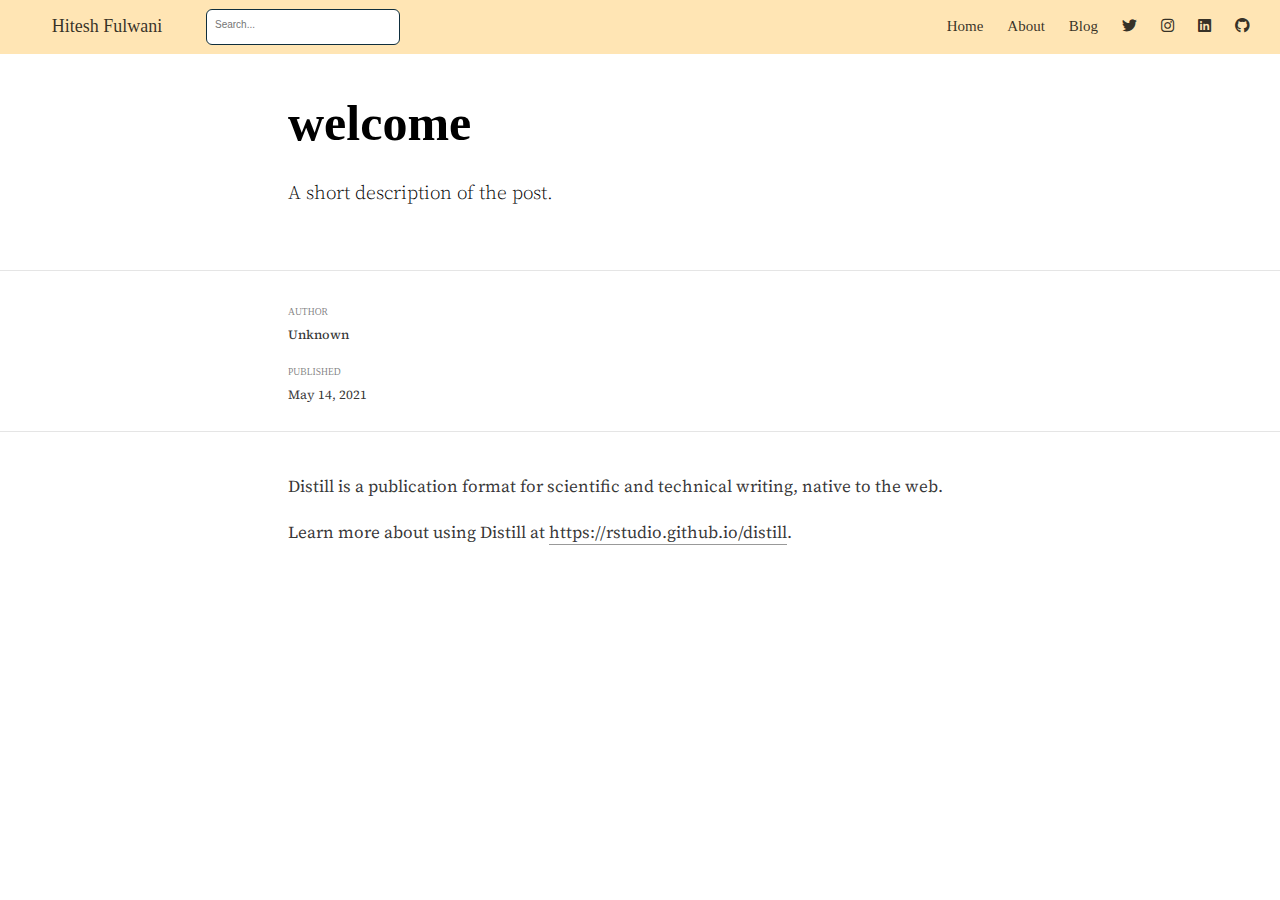
==== docs/posts/2021-05-15-welcome/index.html @ d136e56c "Changes I made recently" ====
<!DOCTYPE html>

<html xmlns="http://www.w3.org/1999/xhtml" lang="" xml:lang="">

<head>
  <meta charset="utf-8"/>
  <meta name="viewport" content="width=device-width, initial-scale=1"/>
  <meta http-equiv="X-UA-Compatible" content="IE=Edge,chrome=1"/>
  <meta name="generator" content="distill" />

  <style type="text/css">
  /* Hide doc at startup (prevent jankiness while JS renders/transforms) */
  body {
    visibility: hidden;
  }
  </style>

 <!--radix_placeholder_import_source-->
 <!--/radix_placeholder_import_source-->

<style type="text/css">code{white-space: pre;}</style>
<style type="text/css" data-origin="pandoc">
pre > code.sourceCode { white-space: pre; position: relative; }
pre > code.sourceCode > span { display: inline-block; line-height: 1.25; }
pre > code.sourceCode > span:empty { height: 1.2em; }
.sourceCode { overflow: visible; }
code.sourceCode > span { color: inherit; text-decoration: inherit; }
div.sourceCode { margin: 1em 0; }
pre.sourceCode { margin: 0; }
@media screen {
div.sourceCode { overflow: auto; }
}
@media print {
pre > code.sourceCode { white-space: pre-wrap; }
pre > code.sourceCode > span { text-indent: -5em; padding-left: 5em; }
}
pre.numberSource code
  { counter-reset: source-line 0; }
pre.numberSource code > span
  { position: relative; left: -4em; counter-increment: source-line; }
pre.numberSource code > span > a:first-child::before
  { content: counter(source-line);
    position: relative; left: -1em; text-align: right; vertical-align: baseline;
    border: none; display: inline-block;
    -webkit-touch-callout: none; -webkit-user-select: none;
    -khtml-user-select: none; -moz-user-select: none;
    -ms-user-select: none; user-select: none;
    padding: 0 4px; width: 4em;
    color: #aaaaaa;
  }
pre.numberSource { margin-left: 3em; border-left: 1px solid #aaaaaa;  padding-left: 4px; }
div.sourceCode
  {   }
@media screen {
pre > code.sourceCode > span > a:first-child::before { text-decoration: underline; }
}
code span.al { color: #ad0000; } /* Alert */
code span.an { color: #5e5e5e; } /* Annotation */
code span.at { color: #20794d; } /* Attribute */
code span.bn { color: #ad0000; } /* BaseN */
code span.bu { } /* BuiltIn */
code span.cf { color: #007ba5; } /* ControlFlow */
code span.ch { color: #20794d; } /* Char */
code span.cn { color: #8f5902; } /* Constant */
code span.co { color: #5e5e5e; } /* Comment */
code span.cv { color: #5e5e5e; font-style: italic; } /* CommentVar */
code span.do { color: #5e5e5e; font-style: italic; } /* Documentation */
code span.dt { color: #ad0000; } /* DataType */
code span.dv { color: #ad0000; } /* DecVal */
code span.er { color: #ad0000; } /* Error */
code span.ex { } /* Extension */
code span.fl { color: #ad0000; } /* Float */
code span.fu { color: #4758ab; } /* Function */
code span.im { } /* Import */
code span.in { color: #5e5e5e; } /* Information */
code span.kw { color: #007ba5; } /* Keyword */
code span.op { color: #5e5e5e; } /* Operator */
code span.ot { color: #007ba5; } /* Other */
code span.pp { color: #ad0000; } /* Preprocessor */
code span.sc { color: #20794d; } /* SpecialChar */
code span.ss { color: #20794d; } /* SpecialString */
code span.st { color: #20794d; } /* String */
code span.va { color: #111111; } /* Variable */
code span.vs { color: #20794d; } /* VerbatimString */
code span.wa { color: #5e5e5e; font-style: italic; } /* Warning */
</style>

  <!--radix_placeholder_meta_tags-->
<title>Hitesh Fulwani: welcome</title>

<meta property="description" itemprop="description" content="A short description of the post."/>


<!--  https://schema.org/Article -->
<meta property="article:published" itemprop="datePublished" content="2021-05-15"/>
<meta property="article:created" itemprop="dateCreated" content="2021-05-15"/>
<meta name="article:author" content="Unknown"/>

<!--  https://developers.facebook.com/docs/sharing/webmasters#markup -->
<meta property="og:title" content="Hitesh Fulwani: welcome"/>
<meta property="og:type" content="article"/>
<meta property="og:description" content="A short description of the post."/>
<meta property="og:locale" content="en_US"/>
<meta property="og:site_name" content="Hitesh Fulwani"/>

<!--  https://dev.twitter.com/cards/types/summary -->
<meta property="twitter:card" content="summary"/>
<meta property="twitter:title" content="Hitesh Fulwani: welcome"/>
<meta property="twitter:description" content="A short description of the post."/>

<!--/radix_placeholder_meta_tags-->
  <!--radix_placeholder_rmarkdown_metadata-->

<script type="text/json" id="radix-rmarkdown-metadata">
{"type":"list","attributes":{"names":{"type":"character","attributes":{},"value":["title","description","author","date","output"]}},"value":[{"type":"character","attributes":{},"value":["welcome"]},{"type":"character","attributes":{},"value":["A short description of the post."]},{"type":"list","attributes":{},"value":[{"type":"list","attributes":{"names":{"type":"character","attributes":{},"value":["name"]}},"value":[{"type":"character","attributes":{},"value":["Unknown"]}]}]},{"type":"character","attributes":{},"value":["05-15-2021"]},{"type":"list","attributes":{"names":{"type":"character","attributes":{},"value":["distill::distill_article"]}},"value":[{"type":"list","attributes":{"names":{"type":"character","attributes":{},"value":["self_contained"]}},"value":[{"type":"logical","attributes":{},"value":[false]}]}]}]}
</script>
<!--/radix_placeholder_rmarkdown_metadata-->
  
  <script type="text/json" id="radix-resource-manifest">
  {"type":"NULL"}
  </script>
  <!--radix_placeholder_navigation_in_header-->
<meta name="distill:offset" content="../.."/>

<script type="application/javascript">

  window.headroom_prevent_pin = false;

  window.document.addEventListener("DOMContentLoaded", function (event) {

    // initialize headroom for banner
    var header = $('header').get(0);
    var headerHeight = header.offsetHeight;
    var headroom = new Headroom(header, {
      tolerance: 5,
      onPin : function() {
        if (window.headroom_prevent_pin) {
          window.headroom_prevent_pin = false;
          headroom.unpin();
        }
      }
    });
    headroom.init();
    if(window.location.hash)
      headroom.unpin();
    $(header).addClass('headroom--transition');

    // offset scroll location for banner on hash change
    // (see: https://github.com/WickyNilliams/headroom.js/issues/38)
    window.addEventListener("hashchange", function(event) {
      window.scrollTo(0, window.pageYOffset - (headerHeight + 25));
    });

    // responsive menu
    $('.distill-site-header').each(function(i, val) {
      var topnav = $(this);
      var toggle = topnav.find('.nav-toggle');
      toggle.on('click', function() {
        topnav.toggleClass('responsive');
      });
    });

    // nav dropdowns
    $('.nav-dropbtn').click(function(e) {
      $(this).next('.nav-dropdown-content').toggleClass('nav-dropdown-active');
      $(this).parent().siblings('.nav-dropdown')
         .children('.nav-dropdown-content').removeClass('nav-dropdown-active');
    });
    $("body").click(function(e){
      $('.nav-dropdown-content').removeClass('nav-dropdown-active');
    });
    $(".nav-dropdown").click(function(e){
      e.stopPropagation();
    });
  });
</script>

<style type="text/css">

/* Theme (user-documented overrideables for nav appearance) */

.distill-site-nav {
  color: rgba(255, 255, 255, 0.8);
  background-color: #0F2E3D;
  font-size: 15px;
  font-weight: 300;
}

.distill-site-nav a {
  color: inherit;
  text-decoration: none;
}

.distill-site-nav a:hover {
  color: white;
}

@media print {
  .distill-site-nav {
    display: none;
  }
}

.distill-site-header {

}

.distill-site-footer {

}


/* Site Header */

.distill-site-header {
  width: 100%;
  box-sizing: border-box;
  z-index: 3;
}

.distill-site-header .nav-left {
  display: inline-block;
  margin-left: 8px;
}

@media screen and (max-width: 768px) {
  .distill-site-header .nav-left {
    margin-left: 0;
  }
}


.distill-site-header .nav-right {
  float: right;
  margin-right: 8px;
}

.distill-site-header a,
.distill-site-header .title {
  display: inline-block;
  text-align: center;
  padding: 14px 10px 14px 10px;
}

.distill-site-header .title {
  font-size: 18px;
  min-width: 150px;
}

.distill-site-header .logo {
  padding: 0;
}

.distill-site-header .logo img {
  display: none;
  max-height: 20px;
  width: auto;
  margin-bottom: -4px;
}

.distill-site-header .nav-image img {
  max-height: 18px;
  width: auto;
  display: inline-block;
  margin-bottom: -3px;
}



@media screen and (min-width: 1000px) {
  .distill-site-header .logo img {
    display: inline-block;
  }
  .distill-site-header .nav-left {
    margin-left: 20px;
  }
  .distill-site-header .nav-right {
    margin-right: 20px;
  }
  .distill-site-header .title {
    padding-left: 12px;
  }
}


.distill-site-header .nav-toggle {
  display: none;
}

.nav-dropdown {
  display: inline-block;
  position: relative;
}

.nav-dropdown .nav-dropbtn {
  border: none;
  outline: none;
  color: rgba(255, 255, 255, 0.8);
  padding: 16px 10px;
  background-color: transparent;
  font-family: inherit;
  font-size: inherit;
  font-weight: inherit;
  margin: 0;
  margin-top: 1px;
  z-index: 2;
}

.nav-dropdown-content {
  display: none;
  position: absolute;
  background-color: white;
  min-width: 200px;
  border: 1px solid rgba(0,0,0,0.15);
  border-radius: 4px;
  box-shadow: 0px 8px 16px 0px rgba(0,0,0,0.1);
  z-index: 1;
  margin-top: 2px;
  white-space: nowrap;
  padding-top: 4px;
  padding-bottom: 4px;
}

.nav-dropdown-content hr {
  margin-top: 4px;
  margin-bottom: 4px;
  border: none;
  border-bottom: 1px solid rgba(0, 0, 0, 0.1);
}

.nav-dropdown-active {
  display: block;
}

.nav-dropdown-content a, .nav-dropdown-content .nav-dropdown-header {
  color: black;
  padding: 6px 24px;
  text-decoration: none;
  display: block;
  text-align: left;
}

.nav-dropdown-content .nav-dropdown-header {
  display: block;
  padding: 5px 24px;
  padding-bottom: 0;
  text-transform: uppercase;
  font-size: 14px;
  color: #999999;
  white-space: nowrap;
}

.nav-dropdown:hover .nav-dropbtn {
  color: white;
}

.nav-dropdown-content a:hover {
  background-color: #ddd;
  color: black;
}

.nav-right .nav-dropdown-content {
  margin-left: -45%;
  right: 0;
}

@media screen and (max-width: 768px) {
  .distill-site-header a, .distill-site-header .nav-dropdown  {display: none;}
  .distill-site-header a.nav-toggle {
    float: right;
    display: block;
  }
  .distill-site-header .title {
    margin-left: 0;
  }
  .distill-site-header .nav-right {
    margin-right: 0;
  }
  .distill-site-header {
    overflow: hidden;
  }
  .nav-right .nav-dropdown-content {
    margin-left: 0;
  }
}


@media screen and (max-width: 768px) {
  .distill-site-header.responsive {position: relative; min-height: 500px; }
  .distill-site-header.responsive a.nav-toggle {
    position: absolute;
    right: 0;
    top: 0;
  }
  .distill-site-header.responsive a,
  .distill-site-header.responsive .nav-dropdown {
    display: block;
    text-align: left;
  }
  .distill-site-header.responsive .nav-left,
  .distill-site-header.responsive .nav-right {
    width: 100%;
  }
  .distill-site-header.responsive .nav-dropdown {float: none;}
  .distill-site-header.responsive .nav-dropdown-content {position: relative;}
  .distill-site-header.responsive .nav-dropdown .nav-dropbtn {
    display: block;
    width: 100%;
    text-align: left;
  }
}

/* Site Footer */

.distill-site-footer {
  width: 100%;
  overflow: hidden;
  box-sizing: border-box;
  z-index: 3;
  margin-top: 30px;
  padding-top: 30px;
  padding-bottom: 30px;
  text-align: center;
}

/* Headroom */

d-title {
  padding-top: 6rem;
}

@media print {
  d-title {
    padding-top: 4rem;
  }
}

.headroom {
  z-index: 1000;
  position: fixed;
  top: 0;
  left: 0;
  right: 0;
}

.headroom--transition {
  transition: all .4s ease-in-out;
}

.headroom--unpinned {
  top: -100px;
}

.headroom--pinned {
  top: 0;
}

/* adjust viewport for navbar height */
/* helps vertically center bootstrap (non-distill) content */
.min-vh-100 {
  min-height: calc(100vh - 100px) !important;
}

</style>

<script src="../../site_libs/jquery-1.11.3/jquery.min.js"></script>
<link href="../../site_libs/font-awesome-5.1.0/css/all.css" rel="stylesheet"/>
<link href="../../site_libs/font-awesome-5.1.0/css/v4-shims.css" rel="stylesheet"/>
<script src="../../site_libs/headroom-0.9.4/headroom.min.js"></script>
<script src="../../site_libs/autocomplete-0.37.1/autocomplete.min.js"></script>
<script src="../../site_libs/fuse-6.4.1/fuse.min.js"></script>

<script type="application/javascript">

function getMeta(metaName) {
  var metas = document.getElementsByTagName('meta');
  for (let i = 0; i < metas.length; i++) {
    if (metas[i].getAttribute('name') === metaName) {
      return metas[i].getAttribute('content');
    }
  }
  return '';
}

function offsetURL(url) {
  var offset = getMeta('distill:offset');
  return offset ? offset + '/' + url : url;
}

function createFuseIndex() {

  // create fuse index
  var options = {
    keys: [
      { name: 'title', weight: 20 },
      { name: 'categories', weight: 15 },
      { name: 'description', weight: 10 },
      { name: 'contents', weight: 5 },
    ],
    ignoreLocation: true,
    threshold: 0
  };
  var fuse = new window.Fuse([], options);

  // fetch the main search.json
  return fetch(offsetURL('search.json'))
    .then(function(response) {
      if (response.status == 200) {
        return response.json().then(function(json) {
          // index main articles
          json.articles.forEach(function(article) {
            fuse.add(article);
          });
          // download collections and index their articles
          return Promise.all(json.collections.map(function(collection) {
            return fetch(offsetURL(collection)).then(function(response) {
              if (response.status === 200) {
                return response.json().then(function(articles) {
                  articles.forEach(function(article) {
                    fuse.add(article);
                  });
                })
              } else {
                return Promise.reject(
                  new Error('Unexpected status from search index request: ' +
                            response.status)
                );
              }
            });
          })).then(function() {
            return fuse;
          });
        });

      } else {
        return Promise.reject(
          new Error('Unexpected status from search index request: ' +
                      response.status)
        );
      }
    });
}

window.document.addEventListener("DOMContentLoaded", function (event) {

  // get search element (bail if we don't have one)
  var searchEl = window.document.getElementById('distill-search');
  if (!searchEl)
    return;

  createFuseIndex()
    .then(function(fuse) {

      // make search box visible
      searchEl.classList.remove('hidden');

      // initialize autocomplete
      var options = {
        autoselect: true,
        hint: false,
        minLength: 2,
      };
      window.autocomplete(searchEl, options, [{
        source: function(query, callback) {
          const searchOptions = {
            isCaseSensitive: false,
            shouldSort: true,
            minMatchCharLength: 2,
            limit: 10,
          };
          var results = fuse.search(query, searchOptions);
          callback(results
            .map(function(result) { return result.item; })
          );
        },
        templates: {
          suggestion: function(suggestion) {
            var img = suggestion.preview && Object.keys(suggestion.preview).length > 0
              ? `<img src="${offsetURL(suggestion.preview)}"</img>`
              : '';
            var html = `
              <div class="search-item">
                <h3>${suggestion.title}</h3>
                <div class="search-item-description">
                  ${suggestion.description || ''}
                </div>
                <div class="search-item-preview">
                  ${img}
                </div>
              </div>
            `;
            return html;
          }
        }
      }]).on('autocomplete:selected', function(event, suggestion) {
        window.location.href = offsetURL(suggestion.path);
      });
      // remove inline display style on autocompleter (we want to
      // manage responsive display via css)
      $('.algolia-autocomplete').css("display", "");
    })
    .catch(function(error) {
      console.log(error);
    });

});

</script>

<style type="text/css">

.nav-search {
  font-size: x-small;
}

/* Algolioa Autocomplete */

.algolia-autocomplete {
  display: inline-block;
  margin-left: 10px;
  vertical-align: sub;
  background-color: white;
  color: black;
  padding: 6px;
  padding-top: 8px;
  padding-bottom: 0;
  border-radius: 6px;
  border: 1px #0F2E3D solid;
  width: 180px;
}


@media screen and (max-width: 768px) {
  .distill-site-nav .algolia-autocomplete {
    display: none;
    visibility: hidden;
  }
  .distill-site-nav.responsive .algolia-autocomplete {
    display: inline-block;
    visibility: visible;
  }
  .distill-site-nav.responsive .algolia-autocomplete .aa-dropdown-menu {
    margin-left: 0;
    width: 400px;
    max-height: 400px;
  }
}

.algolia-autocomplete .aa-input, .algolia-autocomplete .aa-hint {
  width: 90%;
  outline: none;
  border: none;
}

.algolia-autocomplete .aa-hint {
  color: #999;
}
.algolia-autocomplete .aa-dropdown-menu {
  width: 550px;
  max-height: 70vh;
  overflow-x: visible;
  overflow-y: scroll;
  padding: 5px;
  margin-top: 3px;
  margin-left: -150px;
  background-color: #fff;
  border-radius: 5px;
  border: 1px solid #999;
  border-top: none;
}

.algolia-autocomplete .aa-dropdown-menu .aa-suggestion {
  cursor: pointer;
  padding: 5px 4px;
  border-bottom: 1px solid #eee;
}

.algolia-autocomplete .aa-dropdown-menu .aa-suggestion:last-of-type {
  border-bottom: none;
  margin-bottom: 2px;
}

.algolia-autocomplete .aa-dropdown-menu .aa-suggestion .search-item {
  overflow: hidden;
  font-size: 0.8em;
  line-height: 1.4em;
}

.algolia-autocomplete .aa-dropdown-menu .aa-suggestion .search-item h3 {
  font-size: 1rem;
  margin-block-start: 0;
  margin-block-end: 5px;
}

.algolia-autocomplete .aa-dropdown-menu .aa-suggestion .search-item-description {
  display: inline-block;
  overflow: hidden;
  height: 2.8em;
  width: 80%;
  margin-right: 4%;
}

.algolia-autocomplete .aa-dropdown-menu .aa-suggestion .search-item-preview {
  display: inline-block;
  width: 15%;
}

.algolia-autocomplete .aa-dropdown-menu .aa-suggestion .search-item-preview img {
  height: 3em;
  width: auto;
  display: none;
}

.algolia-autocomplete .aa-dropdown-menu .aa-suggestion .search-item-preview img[src] {
  display: initial;
}

.algolia-autocomplete .aa-dropdown-menu .aa-suggestion.aa-cursor {
  background-color: #eee;
}
.algolia-autocomplete .aa-dropdown-menu .aa-suggestion em {
  font-weight: bold;
  font-style: normal;
}

</style>


<!--/radix_placeholder_navigation_in_header-->
  <!--radix_placeholder_distill-->

<style type="text/css">

body {
  background-color: white;
}

.pandoc-table {
  width: 100%;
}

.pandoc-table>caption {
  margin-bottom: 10px;
}

.pandoc-table th:not([align]) {
  text-align: left;
}

.pagedtable-footer {
  font-size: 15px;
}

d-byline .byline {
  grid-template-columns: 2fr 2fr;
}

d-byline .byline h3 {
  margin-block-start: 1.5em;
}

d-byline .byline .authors-affiliations h3 {
  margin-block-start: 0.5em;
}

.authors-affiliations .orcid-id {
  width: 16px;
  height:16px;
  margin-left: 4px;
  margin-right: 4px;
  vertical-align: middle;
  padding-bottom: 2px;
}

d-title .dt-tags {
  margin-top: 1em;
  grid-column: text;
}

.dt-tags .dt-tag {
  text-decoration: none;
  display: inline-block;
  color: rgba(0,0,0,0.6);
  padding: 0em 0.4em;
  margin-right: 0.5em;
  margin-bottom: 0.4em;
  font-size: 70%;
  border: 1px solid rgba(0,0,0,0.2);
  border-radius: 3px;
  text-transform: uppercase;
  font-weight: 500;
}

d-article table.gt_table td,
d-article table.gt_table th {
  border-bottom: none;
}

.html-widget {
  margin-bottom: 2.0em;
}

.l-screen-inset {
  padding-right: 16px;
}

.l-screen .caption {
  margin-left: 10px;
}

.shaded {
  background: rgb(247, 247, 247);
  padding-top: 20px;
  padding-bottom: 20px;
  border-top: 1px solid rgba(0, 0, 0, 0.1);
  border-bottom: 1px solid rgba(0, 0, 0, 0.1);
}

.shaded .html-widget {
  margin-bottom: 0;
  border: 1px solid rgba(0, 0, 0, 0.1);
}

.shaded .shaded-content {
  background: white;
}

.text-output {
  margin-top: 0;
  line-height: 1.5em;
}

.hidden {
  display: none !important;
}

d-article {
  padding-top: 2.5rem;
  padding-bottom: 30px;
}

d-appendix {
  padding-top: 30px;
}

d-article>p>img {
  width: 100%;
}

d-article h2 {
  margin: 1rem 0 1.5rem 0;
}

d-article h3 {
  margin-top: 1.5rem;
}

d-article iframe {
  border: 1px solid rgba(0, 0, 0, 0.1);
  margin-bottom: 2.0em;
  width: 100%;
}

/* Tweak code blocks */

d-article div.sourceCode code,
d-article pre code {
  font-family: Consolas, Monaco, 'Andale Mono', 'Ubuntu Mono', monospace;
}

d-article pre,
d-article div.sourceCode,
d-article div.sourceCode pre {
  overflow: auto;
}

d-article div.sourceCode {
  background-color: white;
}

d-article div.sourceCode pre {
  padding-left: 10px;
  font-size: 12px;
  border-left: 2px solid rgba(0,0,0,0.1);
}

d-article pre {
  font-size: 12px;
  color: black;
  background: none;
  margin-top: 0;
  text-align: left;
  white-space: pre;
  word-spacing: normal;
  word-break: normal;
  word-wrap: normal;
  line-height: 1.5;

  -moz-tab-size: 4;
  -o-tab-size: 4;
  tab-size: 4;

  -webkit-hyphens: none;
  -moz-hyphens: none;
  -ms-hyphens: none;
  hyphens: none;
}

d-article pre a {
  border-bottom: none;
}

d-article pre a:hover {
  border-bottom: none;
  text-decoration: underline;
}

d-article details {
  grid-column: text;
  margin-bottom: 0.8em;
}

@media(min-width: 768px) {

d-article pre,
d-article div.sourceCode,
d-article div.sourceCode pre {
  overflow: visible !important;
}

d-article div.sourceCode pre {
  padding-left: 18px;
  font-size: 14px;
}

d-article pre {
  font-size: 14px;
}

}

figure img.external {
  background: white;
  border: 1px solid rgba(0, 0, 0, 0.1);
  box-shadow: 0 1px 8px rgba(0, 0, 0, 0.1);
  padding: 18px;
  box-sizing: border-box;
}

/* CSS for d-contents */

.d-contents {
  grid-column: text;
  color: rgba(0,0,0,0.8);
  font-size: 0.9em;
  padding-bottom: 1em;
  margin-bottom: 1em;
  padding-bottom: 0.5em;
  margin-bottom: 1em;
  padding-left: 0.25em;
  justify-self: start;
}

@media(min-width: 1000px) {
  .d-contents.d-contents-float {
    height: 0;
    grid-column-start: 1;
    grid-column-end: 4;
    justify-self: center;
    padding-right: 3em;
    padding-left: 2em;
  }
}

.d-contents nav h3 {
  font-size: 18px;
  margin-top: 0;
  margin-bottom: 1em;
}

.d-contents li {
  list-style-type: none
}

.d-contents nav > ul {
  padding-left: 0;
}

.d-contents ul {
  padding-left: 1em
}

.d-contents nav ul li {
  margin-top: 0.6em;
  margin-bottom: 0.2em;
}

.d-contents nav a {
  font-size: 13px;
  border-bottom: none;
  text-decoration: none
  color: rgba(0, 0, 0, 0.8);
}

.d-contents nav a:hover {
  text-decoration: underline solid rgba(0, 0, 0, 0.6)
}

.d-contents nav > ul > li > a {
  font-weight: 600;
}

.d-contents nav > ul > li > ul {
  font-weight: inherit;
}

.d-contents nav > ul > li > ul > li {
  margin-top: 0.2em;
}


.d-contents nav ul {
  margin-top: 0;
  margin-bottom: 0.25em;
}

.d-article-with-toc h2:nth-child(2) {
  margin-top: 0;
}


/* Figure */

.figure {
  position: relative;
  margin-bottom: 2.5em;
  margin-top: 1.5em;
}

.figure img {
  width: 100%;
}

.figure .caption {
  color: rgba(0, 0, 0, 0.6);
  font-size: 12px;
  line-height: 1.5em;
}

.figure img.external {
  background: white;
  border: 1px solid rgba(0, 0, 0, 0.1);
  box-shadow: 0 1px 8px rgba(0, 0, 0, 0.1);
  padding: 18px;
  box-sizing: border-box;
}

.figure .caption a {
  color: rgba(0, 0, 0, 0.6);
}

.figure .caption b,
.figure .caption strong, {
  font-weight: 600;
  color: rgba(0, 0, 0, 1.0);
}

/* Citations */

d-article .citation {
  color: inherit;
  cursor: inherit;
}

div.hanging-indent{
  margin-left: 1em; text-indent: -1em;
}

/* Citation hover box */

.tippy-box[data-theme~=light-border] {
  background-color: rgba(250, 250, 250, 0.95);
}

.tippy-content > p {
  margin-bottom: 0;
  padding: 2px;
}


/* Tweak 1000px media break to show more text */

@media(min-width: 1000px) {
  .base-grid,
  distill-header,
  d-title,
  d-abstract,
  d-article,
  d-appendix,
  distill-appendix,
  d-byline,
  d-footnote-list,
  d-citation-list,
  distill-footer {
    grid-template-columns: [screen-start] 1fr [page-start kicker-start] 80px [middle-start] 50px [text-start kicker-end] 65px 65px 65px 65px 65px 65px 65px 65px [text-end gutter-start] 65px [middle-end] 65px [page-end gutter-end] 1fr [screen-end];
    grid-column-gap: 16px;
  }

  .grid {
    grid-column-gap: 16px;
  }

  d-article {
    font-size: 1.06rem;
    line-height: 1.7em;
  }
  figure .caption, .figure .caption, figure figcaption {
    font-size: 13px;
  }
}

@media(min-width: 1180px) {
  .base-grid,
  distill-header,
  d-title,
  d-abstract,
  d-article,
  d-appendix,
  distill-appendix,
  d-byline,
  d-footnote-list,
  d-citation-list,
  distill-footer {
    grid-template-columns: [screen-start] 1fr [page-start kicker-start] 60px [middle-start] 60px [text-start kicker-end] 60px 60px 60px 60px 60px 60px 60px 60px [text-end gutter-start] 60px [middle-end] 60px [page-end gutter-end] 1fr [screen-end];
    grid-column-gap: 32px;
  }

  .grid {
    grid-column-gap: 32px;
  }
}


/* Get the citation styles for the appendix (not auto-injected on render since
   we do our own rendering of the citation appendix) */

d-appendix .citation-appendix,
.d-appendix .citation-appendix {
  font-size: 11px;
  line-height: 15px;
  border-left: 1px solid rgba(0, 0, 0, 0.1);
  padding-left: 18px;
  border: 1px solid rgba(0,0,0,0.1);
  background: rgba(0, 0, 0, 0.02);
  padding: 10px 18px;
  border-radius: 3px;
  color: rgba(150, 150, 150, 1);
  overflow: hidden;
  margin-top: -12px;
  white-space: pre-wrap;
  word-wrap: break-word;
}

/* Include appendix styles here so they can be overridden */

d-appendix {
  contain: layout style;
  font-size: 0.8em;
  line-height: 1.7em;
  margin-top: 60px;
  margin-bottom: 0;
  border-top: 1px solid rgba(0, 0, 0, 0.1);
  color: rgba(0,0,0,0.5);
  padding-top: 60px;
  padding-bottom: 48px;
}

d-appendix h3 {
  grid-column: page-start / text-start;
  font-size: 15px;
  font-weight: 500;
  margin-top: 1em;
  margin-bottom: 0;
  color: rgba(0,0,0,0.65);
}

d-appendix h3 + * {
  margin-top: 1em;
}

d-appendix ol {
  padding: 0 0 0 15px;
}

@media (min-width: 768px) {
  d-appendix ol {
    padding: 0 0 0 30px;
    margin-left: -30px;
  }
}

d-appendix li {
  margin-bottom: 1em;
}

d-appendix a {
  color: rgba(0, 0, 0, 0.6);
}

d-appendix > * {
  grid-column: text;
}

d-appendix > d-footnote-list,
d-appendix > d-citation-list,
d-appendix > distill-appendix {
  grid-column: screen;
}

/* Include footnote styles here so they can be overridden */

d-footnote-list {
  contain: layout style;
}

d-footnote-list > * {
  grid-column: text;
}

d-footnote-list a.footnote-backlink {
  color: rgba(0,0,0,0.3);
  padding-left: 0.5em;
}



/* Anchor.js */

.anchorjs-link {
  /*transition: all .25s linear; */
  text-decoration: none;
  border-bottom: none;
}
*:hover > .anchorjs-link {
  margin-left: -1.125em !important;
  text-decoration: none;
  border-bottom: none;
}

/* Social footer */

.social_footer {
  margin-top: 30px;
  margin-bottom: 0;
  color: rgba(0,0,0,0.67);
}

.disqus-comments {
  margin-right: 30px;
}

.disqus-comment-count {
  border-bottom: 1px solid rgba(0, 0, 0, 0.4);
  cursor: pointer;
}

#disqus_thread {
  margin-top: 30px;
}

.article-sharing a {
  border-bottom: none;
  margin-right: 8px;
}

.article-sharing a:hover {
  border-bottom: none;
}

.sidebar-section.subscribe {
  font-size: 12px;
  line-height: 1.6em;
}

.subscribe p {
  margin-bottom: 0.5em;
}


.article-footer .subscribe {
  font-size: 15px;
  margin-top: 45px;
}


.sidebar-section.custom {
  font-size: 12px;
  line-height: 1.6em;
}

.custom p {
  margin-bottom: 0.5em;
}

/* Styles for listing layout (hide title) */
.layout-listing d-title, .layout-listing .d-title {
  display: none;
}

/* Styles for posts lists (not auto-injected) */


.posts-with-sidebar {
  padding-left: 45px;
  padding-right: 45px;
}

.posts-list .description h2,
.posts-list .description p {
  font-family: -apple-system, BlinkMacSystemFont, "Segoe UI", Roboto, Oxygen, Ubuntu, Cantarell, "Fira Sans", "Droid Sans", "Helvetica Neue", Arial, sans-serif;
}

.posts-list .description h2 {
  font-weight: 700;
  border-bottom: none;
  padding-bottom: 0;
}

.posts-list h2.post-tag {
  border-bottom: 1px solid rgba(0, 0, 0, 0.2);
  padding-bottom: 12px;
}
.posts-list {
  margin-top: 60px;
  margin-bottom: 24px;
}

.posts-list .post-preview {
  text-decoration: none;
  overflow: hidden;
  display: block;
  border-bottom: 1px solid rgba(0, 0, 0, 0.1);
  padding: 24px 0;
}

.post-preview-last {
  border-bottom: none !important;
}

.posts-list .posts-list-caption {
  grid-column: screen;
  font-weight: 400;
}

.posts-list .post-preview h2 {
  margin: 0 0 6px 0;
  line-height: 1.2em;
  font-style: normal;
  font-size: 24px;
}

.posts-list .post-preview p {
  margin: 0 0 12px 0;
  line-height: 1.4em;
  font-size: 16px;
}

.posts-list .post-preview .thumbnail {
  box-sizing: border-box;
  margin-bottom: 24px;
  position: relative;
  max-width: 500px;
}
.posts-list .post-preview img {
  width: 100%;
  display: block;
}

.posts-list .metadata {
  font-size: 12px;
  line-height: 1.4em;
  margin-bottom: 18px;
}

.posts-list .metadata > * {
  display: inline-block;
}

.posts-list .metadata .publishedDate {
  margin-right: 2em;
}

.posts-list .metadata .dt-authors {
  display: block;
  margin-top: 0.3em;
  margin-right: 2em;
}

.posts-list .dt-tags {
  display: block;
  line-height: 1em;
}

.posts-list .dt-tags .dt-tag {
  display: inline-block;
  color: rgba(0,0,0,0.6);
  padding: 0.3em 0.4em;
  margin-right: 0.2em;
  margin-bottom: 0.4em;
  font-size: 60%;
  border: 1px solid rgba(0,0,0,0.2);
  border-radius: 3px;
  text-transform: uppercase;
  font-weight: 500;
}

.posts-list img {
  opacity: 1;
}

.posts-list img[data-src] {
  opacity: 0;
}

.posts-more {
  clear: both;
}


.posts-sidebar {
  font-size: 16px;
}

.posts-sidebar h3 {
  font-size: 16px;
  margin-top: 0;
  margin-bottom: 0.5em;
  font-weight: 400;
  text-transform: uppercase;
}

.sidebar-section {
  margin-bottom: 30px;
}

.categories ul {
  list-style-type: none;
  margin: 0;
  padding: 0;
}

.categories li {
  color: rgba(0, 0, 0, 0.8);
  margin-bottom: 0;
}

.categories li>a {
  border-bottom: none;
}

.categories li>a:hover {
  border-bottom: 1px solid rgba(0, 0, 0, 0.4);
}

.categories .active {
  font-weight: 600;
}

.categories .category-count {
  color: rgba(0, 0, 0, 0.4);
}


@media(min-width: 768px) {
  .posts-list .post-preview h2 {
    font-size: 26px;
  }
  .posts-list .post-preview .thumbnail {
    float: right;
    width: 30%;
    margin-bottom: 0;
  }
  .posts-list .post-preview .description {
    float: left;
    width: 45%;
  }
  .posts-list .post-preview .metadata {
    float: left;
    width: 20%;
    margin-top: 8px;
  }
  .posts-list .post-preview p {
    margin: 0 0 12px 0;
    line-height: 1.5em;
    font-size: 16px;
  }
  .posts-with-sidebar .posts-list {
    float: left;
    width: 75%;
  }
  .posts-with-sidebar .posts-sidebar {
    float: right;
    width: 20%;
    margin-top: 60px;
    padding-top: 24px;
    padding-bottom: 24px;
  }
}


/* Improve display for browsers without grid (IE/Edge <= 15) */

.downlevel {
  line-height: 1.6em;
  font-family: -apple-system, BlinkMacSystemFont, "Segoe UI", Roboto, Oxygen, Ubuntu, Cantarell, "Fira Sans", "Droid Sans", "Helvetica Neue", Arial, sans-serif;
  margin: 0;
}

.downlevel .d-title {
  padding-top: 6rem;
  padding-bottom: 1.5rem;
}

.downlevel .d-title h1 {
  font-size: 50px;
  font-weight: 700;
  line-height: 1.1em;
  margin: 0 0 0.5rem;
}

.downlevel .d-title p {
  font-weight: 300;
  font-size: 1.2rem;
  line-height: 1.55em;
  margin-top: 0;
}

.downlevel .d-byline {
  padding-top: 0.8em;
  padding-bottom: 0.8em;
  font-size: 0.8rem;
  line-height: 1.8em;
}

.downlevel .section-separator {
  border: none;
  border-top: 1px solid rgba(0, 0, 0, 0.1);
}

.downlevel .d-article {
  font-size: 1.06rem;
  line-height: 1.7em;
  padding-top: 1rem;
  padding-bottom: 2rem;
}


.downlevel .d-appendix {
  padding-left: 0;
  padding-right: 0;
  max-width: none;
  font-size: 0.8em;
  line-height: 1.7em;
  margin-bottom: 0;
  color: rgba(0,0,0,0.5);
  padding-top: 40px;
  padding-bottom: 48px;
}

.downlevel .footnotes ol {
  padding-left: 13px;
}

.downlevel .base-grid,
.downlevel .distill-header,
.downlevel .d-title,
.downlevel .d-abstract,
.downlevel .d-article,
.downlevel .d-appendix,
.downlevel .distill-appendix,
.downlevel .d-byline,
.downlevel .d-footnote-list,
.downlevel .d-citation-list,
.downlevel .distill-footer,
.downlevel .appendix-bottom,
.downlevel .posts-container {
  padding-left: 40px;
  padding-right: 40px;
}

@media(min-width: 768px) {
  .downlevel .base-grid,
  .downlevel .distill-header,
  .downlevel .d-title,
  .downlevel .d-abstract,
  .downlevel .d-article,
  .downlevel .d-appendix,
  .downlevel .distill-appendix,
  .downlevel .d-byline,
  .downlevel .d-footnote-list,
  .downlevel .d-citation-list,
  .downlevel .distill-footer,
  .downlevel .appendix-bottom,
  .downlevel .posts-container {
  padding-left: 150px;
  padding-right: 150px;
  max-width: 900px;
}
}

.downlevel pre code {
  display: block;
  border-left: 2px solid rgba(0, 0, 0, .1);
  padding: 0 0 0 20px;
  font-size: 14px;
}

.downlevel code, .downlevel pre {
  color: black;
  background: none;
  font-family: Consolas, Monaco, 'Andale Mono', 'Ubuntu Mono', monospace;
  text-align: left;
  white-space: pre;
  word-spacing: normal;
  word-break: normal;
  word-wrap: normal;
  line-height: 1.5;

  -moz-tab-size: 4;
  -o-tab-size: 4;
  tab-size: 4;

  -webkit-hyphens: none;
  -moz-hyphens: none;
  -ms-hyphens: none;
  hyphens: none;
}

.downlevel .posts-list .post-preview {
  color: inherit;
}



</style>

<script type="application/javascript">

function is_downlevel_browser() {
  if (bowser.isUnsupportedBrowser({ msie: "12", msedge: "16"},
                                 window.navigator.userAgent)) {
    return true;
  } else {
    return window.load_distill_framework === undefined;
  }
}

// show body when load is complete
function on_load_complete() {

  // add anchors
  if (window.anchors) {
    window.anchors.options.placement = 'left';
    window.anchors.add('d-article > h2, d-article > h3, d-article > h4, d-article > h5');
  }


  // set body to visible
  document.body.style.visibility = 'visible';

  // force redraw for leaflet widgets
  if (window.HTMLWidgets) {
    var maps = window.HTMLWidgets.findAll(".leaflet");
    $.each(maps, function(i, el) {
      var map = this.getMap();
      map.invalidateSize();
      map.eachLayer(function(layer) {
        if (layer instanceof L.TileLayer)
          layer.redraw();
      });
    });
  }

  // trigger 'shown' so htmlwidgets resize
  $('d-article').trigger('shown');
}

function init_distill() {

  init_common();

  // create front matter
  var front_matter = $('<d-front-matter></d-front-matter>');
  $('#distill-front-matter').wrap(front_matter);

  // create d-title
  $('.d-title').changeElementType('d-title');

  // create d-byline
  var byline = $('<d-byline></d-byline>');
  $('.d-byline').replaceWith(byline);

  // create d-article
  var article = $('<d-article></d-article>');
  $('.d-article').wrap(article).children().unwrap();

  // move posts container into article
  $('.posts-container').appendTo($('d-article'));

  // create d-appendix
  $('.d-appendix').changeElementType('d-appendix');

  // flag indicating that we have appendix items
  var appendix = $('.appendix-bottom').children('h3').length > 0;

  // replace footnotes with <d-footnote>
  $('.footnote-ref').each(function(i, val) {
    appendix = true;
    var href = $(this).attr('href');
    var id = href.replace('#', '');
    var fn = $('#' + id);
    var fn_p = $('#' + id + '>p');
    fn_p.find('.footnote-back').remove();
    var text = fn_p.html();
    var dtfn = $('<d-footnote></d-footnote>');
    dtfn.html(text);
    $(this).replaceWith(dtfn);
  });
  // remove footnotes
  $('.footnotes').remove();

  // move refs into #references-listing
  $('#references-listing').replaceWith($('#refs'));

  $('h1.appendix, h2.appendix').each(function(i, val) {
    $(this).changeElementType('h3');
  });
  $('h3.appendix').each(function(i, val) {
    var id = $(this).attr('id');
    $('.d-contents a[href="#' + id + '"]').parent().remove();
    appendix = true;
    $(this).nextUntil($('h1, h2, h3')).addBack().appendTo($('d-appendix'));
  });

  // show d-appendix if we have appendix content
  $("d-appendix").css('display', appendix ? 'grid' : 'none');

  // localize layout chunks to just output
  $('.layout-chunk').each(function(i, val) {

    // capture layout
    var layout = $(this).attr('data-layout');

    // apply layout to markdown level block elements
    var elements = $(this).children().not('details, div.sourceCode, pre, script');
    elements.each(function(i, el) {
      var layout_div = $('<div class="' + layout + '"></div>');
      if (layout_div.hasClass('shaded')) {
        var shaded_content = $('<div class="shaded-content"></div>');
        $(this).wrap(shaded_content);
        $(this).parent().wrap(layout_div);
      } else {
        $(this).wrap(layout_div);
      }
    });


    // unwrap the layout-chunk div
    $(this).children().unwrap();
  });

  // remove code block used to force  highlighting css
  $('.distill-force-highlighting-css').parent().remove();

  // remove empty line numbers inserted by pandoc when using a
  // custom syntax highlighting theme
  $('code.sourceCode a:empty').remove();

  // load distill framework
  load_distill_framework();

  // wait for window.distillRunlevel == 4 to do post processing
  function distill_post_process() {

    if (!window.distillRunlevel || window.distillRunlevel < 4)
      return;

    // hide author/affiliations entirely if we have no authors
    var front_matter = JSON.parse($("#distill-front-matter").html());
    var have_authors = front_matter.authors && front_matter.authors.length > 0;
    if (!have_authors)
      $('d-byline').addClass('hidden');

    // article with toc class
    $('.d-contents').parent().addClass('d-article-with-toc');

    // strip links that point to #
    $('.authors-affiliations').find('a[href="#"]').removeAttr('href');

    // add orcid ids
    $('.authors-affiliations').find('.author').each(function(i, el) {
      var orcid_id = front_matter.authors[i].orcidID;
      if (orcid_id) {
        var a = $('<a></a>');
        a.attr('href', 'https://orcid.org/' + orcid_id);
        var img = $('<img></img>');
        img.addClass('orcid-id');
        img.attr('alt', 'ORCID ID');
        img.attr('src','[data-uri]');
        a.append(img);
        $(this).append(a);
      }
    });

    // hide elements of author/affiliations grid that have no value
    function hide_byline_column(caption) {
      $('d-byline').find('h3:contains("' + caption + '")').parent().css('visibility', 'hidden');
    }

    // affiliations
    var have_affiliations = false;
    for (var i = 0; i<front_matter.authors.length; ++i) {
      var author = front_matter.authors[i];
      if (author.affiliation !== "&nbsp;") {
        have_affiliations = true;
        break;
      }
    }
    if (!have_affiliations)
      $('d-byline').find('h3:contains("Affiliations")').css('visibility', 'hidden');

    // published date
    if (!front_matter.publishedDate)
      hide_byline_column("Published");

    // document object identifier
    var doi = $('d-byline').find('h3:contains("DOI")');
    var doi_p = doi.next().empty();
    if (!front_matter.doi) {
      // if we have a citation and valid citationText then link to that
      if ($('#citation').length > 0 && front_matter.citationText) {
        doi.html('Citation');
        $('<a href="#citation"></a>')
          .text(front_matter.citationText)
          .appendTo(doi_p);
      } else {
        hide_byline_column("DOI");
      }
    } else {
      $('<a></a>')
         .attr('href', "https://doi.org/" + front_matter.doi)
         .html(front_matter.doi)
         .appendTo(doi_p);
    }

     // change plural form of authors/affiliations
    if (front_matter.authors.length === 1) {
      var grid = $('.authors-affiliations');
      grid.children('h3:contains("Authors")').text('Author');
      grid.children('h3:contains("Affiliations")').text('Affiliation');
    }

    // remove d-appendix and d-footnote-list local styles
    $('d-appendix > style:first-child').remove();
    $('d-footnote-list > style:first-child').remove();

    // move appendix-bottom entries to the bottom
    $('.appendix-bottom').appendTo('d-appendix').children().unwrap();
    $('.appendix-bottom').remove();

    // hoverable references
    $('span.citation[data-cites]').each(function() {
      var refHtml = $('#ref-' + $(this).attr('data-cites')).html();
      window.tippy(this, {
        allowHTML: true,
        content: refHtml,
        maxWidth: 500,
        interactive: true,
        interactiveBorder: 10,
        theme: 'light-border',
        placement: 'bottom-start'
      });
    });

    // clear polling timer
    clearInterval(tid);

    // show body now that everything is ready
    on_load_complete();
  }

  var tid = setInterval(distill_post_process, 50);
  distill_post_process();

}

function init_downlevel() {

  init_common();

   // insert hr after d-title
  $('.d-title').after($('<hr class="section-separator"/>'));

  // check if we have authors
  var front_matter = JSON.parse($("#distill-front-matter").html());
  var have_authors = front_matter.authors && front_matter.authors.length > 0;

  // manage byline/border
  if (!have_authors)
    $('.d-byline').remove();
  $('.d-byline').after($('<hr class="section-separator"/>'));
  $('.d-byline a').remove();

  // remove toc
  $('.d-contents').remove();

  // move appendix elements
  $('h1.appendix, h2.appendix').each(function(i, val) {
    $(this).changeElementType('h3');
  });
  $('h3.appendix').each(function(i, val) {
    $(this).nextUntil($('h1, h2, h3')).addBack().appendTo($('.d-appendix'));
  });


  // inject headers into references and footnotes
  var refs_header = $('<h3></h3>');
  refs_header.text('References');
  $('#refs').prepend(refs_header);

  var footnotes_header = $('<h3></h3');
  footnotes_header.text('Footnotes');
  $('.footnotes').children('hr').first().replaceWith(footnotes_header);

  // move appendix-bottom entries to the bottom
  $('.appendix-bottom').appendTo('.d-appendix').children().unwrap();
  $('.appendix-bottom').remove();

  // remove appendix if it's empty
  if ($('.d-appendix').children().length === 0)
    $('.d-appendix').remove();

  // prepend separator above appendix
  $('.d-appendix').before($('<hr class="section-separator" style="clear: both"/>'));

  // trim code
  $('pre>code').each(function(i, val) {
    $(this).html($.trim($(this).html()));
  });

  // move posts-container right before article
  $('.posts-container').insertBefore($('.d-article'));

  $('body').addClass('downlevel');

  on_load_complete();
}


function init_common() {

  // jquery plugin to change element types
  (function($) {
    $.fn.changeElementType = function(newType) {
      var attrs = {};

      $.each(this[0].attributes, function(idx, attr) {
        attrs[attr.nodeName] = attr.nodeValue;
      });

      this.replaceWith(function() {
        return $("<" + newType + "/>", attrs).append($(this).contents());
      });
    };
  })(jQuery);

  // prevent underline for linked images
  $('a > img').parent().css({'border-bottom' : 'none'});

  // mark non-body figures created by knitr chunks as 100% width
  $('.layout-chunk').each(function(i, val) {
    var figures = $(this).find('img, .html-widget');
    if ($(this).attr('data-layout') !== "l-body") {
      figures.css('width', '100%');
    } else {
      figures.css('max-width', '100%');
      figures.filter("[width]").each(function(i, val) {
        var fig = $(this);
        fig.css('width', fig.attr('width') + 'px');
      });

    }
  });

  // auto-append index.html to post-preview links in file: protocol
  // and in rstudio ide preview
  $('.post-preview').each(function(i, val) {
    if (window.location.protocol === "file:")
      $(this).attr('href', $(this).attr('href') + "index.html");
  });

  // get rid of index.html references in header
  if (window.location.protocol !== "file:") {
    $('.distill-site-header a[href]').each(function(i,val) {
      $(this).attr('href', $(this).attr('href').replace("index.html", "./"));
    });
  }

  // add class to pandoc style tables
  $('tr.header').parent('thead').parent('table').addClass('pandoc-table');
  $('.kable-table').children('table').addClass('pandoc-table');

  // add figcaption style to table captions
  $('caption').parent('table').addClass("figcaption");

  // initialize posts list
  if (window.init_posts_list)
    window.init_posts_list();

  // implmement disqus comment link
  $('.disqus-comment-count').click(function() {
    window.headroom_prevent_pin = true;
    $('#disqus_thread').toggleClass('hidden');
    if (!$('#disqus_thread').hasClass('hidden')) {
      var offset = $(this).offset();
      $(window).resize();
      $('html, body').animate({
        scrollTop: offset.top - 35
      });
    }
  });
}

document.addEventListener('DOMContentLoaded', function() {
  if (is_downlevel_browser())
    init_downlevel();
  else
    window.addEventListener('WebComponentsReady', init_distill);
});

</script>

<style type="text/css">
/* base variables */

/* Edit the CSS properties in this file to create a custom
   Distill theme. Only edit values in the right column
   for each row; values shown are the CSS defaults.
   To return any property to the default,
   you may set its value to: unset
   All rows must end with a semi-colon.                      */

/* Optional: embed custom fonts here with `@import`          */
/* This must remain at the top of this file.                 */



html {
  /*-- Main font sizes --*/
  --title-size:      50px;
  --body-size:       1.06rem;
  --code-size:       14px;
  --aside-size:      12px;
  --fig-cap-size:    13px;
  /*-- Main font colors --*/
  --title-color:     #000000;
  --header-color:    rgba(0, 0, 0, 0.8);
  --body-color:      rgba(0, 0, 0, 0.8);
  --aside-color:     rgba(0, 0, 0, 0.6);
  --fig-cap-color:   rgba(0, 0, 0, 0.6);
  /*-- Specify custom fonts ~~~ must be imported above   --*/
  --heading-font:    sans-serif;
  --mono-font:       monospace;
  --body-font:       sans-serif;
  --navbar-font:     sans-serif;  /* websites + blogs only */
}

/*-- ARTICLE METADATA --*/
d-byline {
  --heading-size:    0.6rem;
  --heading-color:   rgba(0, 0, 0, 0.5);
  --body-size:       0.8rem;
  --body-color:      rgba(0, 0, 0, 0.8);
}

/*-- ARTICLE TABLE OF CONTENTS --*/
.d-contents {
  --heading-size:    18px;
  --contents-size:   13px;
}

/*-- ARTICLE APPENDIX --*/
d-appendix {
  --heading-size:    15px;
  --heading-color:   rgba(0, 0, 0, 0.65);
  --text-size:       0.8em;
  --text-color:      rgba(0, 0, 0, 0.5);
}

/*-- WEBSITE HEADER + FOOTER --*/
/* These properties only apply to Distill sites and blogs  */

.distill-site-header {
  --title-size:       18px;
  --text-color:       rgba(255, 255, 255, 0.8);
  --text-size:        15px;
  --hover-color:      white;
  --bkgd-color:       #0F2E3D;
}

.distill-site-footer {
  --text-color:       rgba(255, 255, 255, 0.8);
  --text-size:        15px;
  --hover-color:      white;
  --bkgd-color:       #0F2E3D;
}

/*-- Additional custom styles --*/
/* Add any additional CSS rules below                      */
</style>
<style type="text/css">
/* base variables */

/* Edit the CSS properties in this file to create a custom
   Distill theme. Only edit values in the right column
   for each row; values shown are the CSS defaults.
   To return any property to the default,
   you may set its value to: unset
   All rows must end with a semi-colon.                      */

/* Optional: embed custom fonts here with `@import`          */
/* This must remain at the top of this file.                 */

@import url ('https://fonts.googleapis.com/css2?family=Newsreader:wght@200&display=swap');
@import url('https://fonts.googleapis.com/css2?family=Crimson+Text');
@import url('https://fonts.googleapis.com/css2?family=DM+Mono');
@import url('https://fonts.googleapis.com/css2?family=Source+Serif+Pro&display=swap');


html {
  /*-- Main font sizes --*/
  --title-size:      50px;
  --body-size:       1.06rem;
  --code-size:       14px;
  --aside-size:      20px;
  --fig-cap-size:    13px;
  /*-- Main font colors --*/
  --title-color:     #000000;
  --header-color:    rgba(0, 0, 0, 0.8);
  --body-color:      rgba(0, 0, 0, 0.8);
  --aside-color:     rgba(0, 0, 0, 0.6);
  --fig-cap-color:   rgba(0, 0, 0, 0.6);
  /*-- Specify custom fonts ~~~ must be imported above   --*/
   /*-- Specify custom fonts ~~~ must be imported above   --*/
  --heading-font:    "Newsreader", serif;
  --mono-font:       "Crimson Text", monospace;
  --body-font:       "Source Serif Pro", serif;
  --navbar-font:     "Newsreader", serif; /* websites + blogs only */
}

/*-- ARTICLE METADATA --*/
d-byline {
  --heading-size:    0.6rem;
  --heading-color:   rgba(0, 0, 0, 0.5);
  --body-size:       0.8rem;
  --body-color:      rgba(0, 0, 0, 0.8);
}

/*-- ARTICLE TABLE OF CONTENTS --*/
.d-contents {
  --heading-size:    18px;
  --contents-size:   13px;
}

/*-- ARTICLE APPENDIX --*/
d-appendix {
  --heading-size:    15px;
  --heading-color:   rgba(0, 0, 0, 0.65);
  --text-size:       0.8em;
  --text-color:      rgba(0, 0, 0, 0.5);
}

/*-- WEBSITE HEADER + FOOTER --*/
/* These properties only apply to Distill sites and blogs  */

.distill-site-header {
  --title-size:       18px;
  --text-color:       rgb(0 0 0 / 80%);
  --text-size:        15px;
  --hover-color:      rgb(0 0 0 / 80%);
  --bkgd-color:       #FFE5B4;
}

.distill-site-footer {
  --text-color:       rgba(255, 255, 255, 0.8);
  --text-size:        15px;
  --hover-color:      white;
  --bkgd-color:       #FFE5B4;
}

/*-- Additional custom styles --*/
/* Add any additional CSS rules below                      */

.pull-left {
  float: left;
  width: 47%;
}

.pull-right {
  float: right;
  width: 47%;
}

.card {
    color: #474747;
    background-color: #FFE5B4;
    box-shadow: 0 4px 8px 0 rgba(0,0,0,0.2);
    transition: 0.3s;
    border-radius: 10px; 
    margin: 16px 16px;
    text-decoration: none;
    display: flex;
}







.card-img {
  padding-top: 10px;
  padding-right: 10px;
  padding-bottom: 5px;
  border-radius: 30px;
}



.card-footer {
  background-color: #000;
  color: white;
  text-align: right;
  padding-right: 2px;
}




@media screen and (max-width: 992px) {
  .card {
    color: #474747;
    background-color: #FFE5B4;
    box-shadow: 0 4px 8px 0 rgba(0,0,0,0.2);
    transition: 0.3s;
    border-radius: 10px; 
    margin: 16px 16px;
    text-decoration: none;
    display: block;
    width: 300px;
  }
  
}</style>
<style type="text/css">
/* base style */

/* FONT FAMILIES */

:root {
  --heading-default: -apple-system, BlinkMacSystemFont, "Segoe UI", Roboto, Oxygen, Ubuntu, Cantarell, "Fira Sans", "Droid Sans", "Helvetica Neue", Arial, sans-serif;
  --mono-default: Consolas, Monaco, 'Andale Mono', 'Ubuntu Mono', monospace;
  --body-default: -apple-system, BlinkMacSystemFont, "Segoe UI", Roboto, Oxygen, Ubuntu, Cantarell, "Fira Sans", "Droid Sans", "Helvetica Neue", Arial, sans-serif;
}

body,
.posts-list .post-preview p,
.posts-list .description p {
  font-family: var(--body-font), var(--body-default);
}

h1, h2, h3, h4, h5, h6,
.posts-list .post-preview h2,
.posts-list .description h2 {
  font-family: var(--heading-font), var(--heading-default);
}

d-article div.sourceCode code,
d-article pre code {
  font-family: var(--mono-font), var(--mono-default);
}


/*-- TITLE --*/
d-title h1,
.posts-list > h1 {
  color: var(--title-color, black);
}

d-title h1 {
  font-size: var(--title-size, 50px);
}

/*-- HEADERS --*/
d-article h1,
d-article h2,
d-article h3,
d-article h4,
d-article h5,
d-article h6 {
  color: var(--header-color, rgba(0, 0, 0, 0.8));
}

/*-- BODY --*/
d-article > p,  /* only text inside of <p> tags */
d-article > ul, /* lists */
d-article > ol {
  color: var(--body-color, rgba(0, 0, 0, 0.8));
  font-size: var(--body-size, 1.06rem);
}


/*-- CODE --*/
d-article div.sourceCode code,
d-article pre code {
  font-size: var(--code-size, 14px);
}

/*-- ASIDE --*/
d-article aside {
  font-size: var(--aside-size, 12px);
  color: var(--aside-color, rgba(0, 0, 0, 0.6));
}

/*-- FIGURE CAPTIONS --*/
figure .caption,
figure figcaption,
.figure .caption {
  font-size: var(--fig-cap-size, 13px);
  color: var(--fig-cap-color, rgba(0, 0, 0, 0.6));
}

/*-- METADATA --*/
d-byline h3 {
  font-size: var(--heading-size, 0.6rem);
  color: var(--heading-color, rgba(0, 0, 0, 0.5));
}

d-byline {
  font-size: var(--body-size, 0.8rem);
  color: var(--body-color, rgba(0, 0, 0, 0.8));
}

d-byline a,
d-article d-byline a {
  color: var(--body-color, rgba(0, 0, 0, 0.8));
}

/*-- TABLE OF CONTENTS --*/
.d-contents nav h3 {
  font-size: var(--heading-size, 18px);
}

.d-contents nav a {
  font-size: var(--contents-size, 13px);
}

/*-- APPENDIX --*/
d-appendix h3 {
  font-size: var(--heading-size, 15px);
  color: var(--heading-color, rgba(0, 0, 0, 0.65));
}

d-appendix {
  font-size: var(--text-size, 0.8em);
  color: var(--text-color, rgba(0, 0, 0, 0.5));
}

d-appendix d-footnote-list a.footnote-backlink {
  color: var(--text-color, rgba(0, 0, 0, 0.5));
}

/*-- WEBSITE HEADER + FOOTER --*/
.distill-site-header .title {
  font-size: var(--title-size, 18px);
  font-family: var(--navbar-font), var(--heading-default);
}

.distill-site-header a,
.nav-dropdown .nav-dropbtn {
  font-family: var(--navbar-font), var(--heading-default);
}

.nav-dropdown .nav-dropbtn {
  color: var(--text-color, rgba(255, 255, 255, 0.8));
  font-size: var(--text-size, 15px);
}

.distill-site-header a:hover,
.nav-dropdown:hover .nav-dropbtn {
  color: var(--hover-color, white);
}

.distill-site-header {
  font-size: var(--text-size, 15px);
  color: var(--text-color, rgba(255, 255, 255, 0.8));
  background-color: var(--bkgd-color, #0F2E3D);
}

.distill-site-footer {
  font-size: var(--text-size, 15px);
  color: var(--text-color, rgba(255, 255, 255, 0.8));
  background-color: var(--bkgd-color, #0F2E3D);
}

.distill-site-footer a:hover {
  color: var(--hover-color, white);
}</style>
<!--/radix_placeholder_distill-->
  <script src="../../site_libs/header-attrs-2.8.1/header-attrs.js"></script>
  <script src="../../site_libs/jquery-1.11.3/jquery.min.js"></script>
  <script src="../../site_libs/popper-2.6.0/popper.min.js"></script>
  <link href="../../site_libs/tippy-6.2.7/tippy.css" rel="stylesheet" />
  <link href="../../site_libs/tippy-6.2.7/tippy-light-border.css" rel="stylesheet" />
  <script src="../../site_libs/tippy-6.2.7/tippy.umd.min.js"></script>
  <script src="../../site_libs/anchor-4.2.2/anchor.min.js"></script>
  <script src="../../site_libs/bowser-1.9.3/bowser.min.js"></script>
  <script src="../../site_libs/webcomponents-2.0.0/webcomponents.js"></script>
  <script src="../../site_libs/distill-2.2.21/template.v2.js"></script>
  <!--radix_placeholder_site_in_header-->
<!--/radix_placeholder_site_in_header-->


</head>

<body>

<!--radix_placeholder_front_matter-->

<script id="distill-front-matter" type="text/json">
{"title":"welcome","description":"A short description of the post.","authors":[{"author":"Unknown","authorURL":"#","affiliation":"&nbsp;","affiliationURL":"#","orcidID":""}],"publishedDate":"2021-05-15T00:00:00.000+05:30","citationText":"Unknown, 2021"}
</script>

<!--/radix_placeholder_front_matter-->
<!--radix_placeholder_navigation_before_body-->
<header class="header header--fixed" role="banner">
<nav class="distill-site-nav distill-site-header">
<div class="nav-left">
<a href="../../index.html" class="title">Hitesh Fulwani</a>
<input id="distill-search" class="nav-search hidden" type="text" placeholder="Search..."/>
</div>
<div class="nav-right">
<a href="../../index.html">Home</a>
<a href="../../about.html">About</a>
<a href="../../blog.html">Blog</a>
<a href="https://twitter.com/hiteshf8">
<i class="fab fa-twitter" aria-hidden="true"></i>
</a>
<a href="https://www.instagram.com/hitesh_fulwani08/">
<i class="fab fa-instagram" aria-hidden="true"></i>
</a>
<a href="https://www.linkedin.com/in/hitesh-fulwani-ba5a4119a/">
<i class="fab fa-linkedin" aria-hidden="true"></i>
</a>
<a href="https://github.com/Hitesh-Fulwani">
<i class="fab fa-github" aria-hidden="true"></i>
</a>
<a href="javascript:void(0);" class="nav-toggle">&#9776;</a>
</div>
</nav>
</header>
<!--/radix_placeholder_navigation_before_body-->
<!--radix_placeholder_site_before_body-->
<!--/radix_placeholder_site_before_body-->

<div class="d-title">
<h1>welcome</h1>
<!--radix_placeholder_categories-->
<!--/radix_placeholder_categories-->
<p><p>A short description of the post.</p></p>
</div>

<div class="d-byline">
  Unknown  
  
<br/>05-15-2021
</div>

<div class="d-article">
<p>Distill is a publication format for scientific and technical writing, native to the web.</p>
<p>Learn more about using Distill at <a href="https://rstudio.github.io/distill" class="uri">https://rstudio.github.io/distill</a>.</p>
<div class="sourceCode" id="cb1"><pre class="sourceCode r distill-force-highlighting-css"><code class="sourceCode r"></code></pre></div>
<!--radix_placeholder_article_footer-->
<!--/radix_placeholder_article_footer-->
</div>

<div class="d-appendix">
</div>


<!--radix_placeholder_site_after_body-->
<!--/radix_placeholder_site_after_body-->
<!--radix_placeholder_appendices-->
<div class="appendix-bottom"></div>
<!--/radix_placeholder_appendices-->
<!--radix_placeholder_navigation_after_body-->
<!--/radix_placeholder_navigation_after_body-->

</body>

</html>
---- docs/site_libs/font-awesome-5.1.0/css/all.css ----
/*!
 * Font Awesome Free 5.1.0 by @fontawesome - https://fontawesome.com
 * License - https://fontawesome.com/license (Icons: CC BY 4.0, Fonts: SIL OFL 1.1, Code: MIT License)
 */
.fa,.fab,.fal,.far,.fas{-moz-osx-font-smoothing:grayscale;-webkit-font-smoothing:antialiased;display:inline-block;font-style:normal;font-variant:normal;text-rendering:auto;line-height:1}.fa-lg{font-size:1.33333em;line-height:.75em;vertical-align:-.0667em}.fa-xs{font-size:.75em}.fa-sm{font-size:.875em}.fa-1x{font-size:1em}.fa-2x{font-size:2em}.fa-3x{font-size:3em}.fa-4x{font-size:4em}.fa-5x{font-size:5em}.fa-6x{font-size:6em}.fa-7x{font-size:7em}.fa-8x{font-size:8em}.fa-9x{font-size:9em}.fa-10x{font-size:10em}.fa-fw{text-align:center;width:1.25em}.fa-ul{list-style-type:none;margin-left:2.5em;padding-left:0}.fa-ul>li{position:relative}.fa-li{left:-2em;position:absolute;text-align:center;width:2em;line-height:inherit}.fa-border{border:.08em solid #eee;border-radius:.1em;padding:.2em .25em .15em}.fa-pull-left{float:left}.fa-pull-right{float:right}.fa.fa-pull-left,.fab.fa-pull-left,.fal.fa-pull-left,.far.fa-pull-left,.fas.fa-pull-left{margin-right:.3em}.fa.fa-pull-right,.fab.fa-pull-right,.fal.fa-pull-right,.far.fa-pull-right,.fas.fa-pull-right{margin-left:.3em}.fa-spin{animation:a 2s infinite linear}.fa-pulse{animation:a 1s infinite steps(8)}@keyframes a{0%{transform:rotate(0deg)}to{transform:rotate(1turn)}}.fa-rotate-90{-ms-filter:"progid:DXImageTransform.Microsoft.BasicImage(rotation=1)";transform:rotate(90deg)}.fa-rotate-180{-ms-filter:"progid:DXImageTransform.Microsoft.BasicImage(rotation=2)";transform:rotate(180deg)}.fa-rotate-270{-ms-filter:"progid:DXImageTransform.Microsoft.BasicImage(rotation=3)";transform:rotate(270deg)}.fa-flip-horizontal{-ms-filter:"progid:DXImageTransform.Microsoft.BasicImage(rotation=0, mirror=1)";transform:scaleX(-1)}.fa-flip-vertical{transform:scaleY(-1)}.fa-flip-horizontal.fa-flip-vertical,.fa-flip-vertical{-ms-filter:"progid:DXImageTransform.Microsoft.BasicImage(rotation=2, mirror=1)"}.fa-flip-horizontal.fa-flip-vertical{transform:scale(-1)}:root .fa-flip-horizontal,:root .fa-flip-vertical,:root .fa-rotate-90,:root .fa-rotate-180,:root .fa-rotate-270{-webkit-filter:none;filter:none}.fa-stack{display:inline-block;height:2em;line-height:2em;position:relative;vertical-align:middle;width:2em}.fa-stack-1x,.fa-stack-2x{left:0;position:absolute;text-align:center;width:100%}.fa-stack-1x{line-height:inherit}.fa-stack-2x{font-size:2em}.fa-inverse{color:#fff}.fa-500px:before{content:"\f26e"}.fa-accessible-icon:before{content:"\f368"}.fa-accusoft:before{content:"\f369"}.fa-address-book:before{content:"\f2b9"}.fa-address-card:before{content:"\f2bb"}.fa-adjust:before{content:"\f042"}.fa-adn:before{content:"\f170"}.fa-adversal:before{content:"\f36a"}.fa-affiliatetheme:before{content:"\f36b"}.fa-algolia:before{content:"\f36c"}.fa-align-center:before{content:"\f037"}.fa-align-justify:before{content:"\f039"}.fa-align-left:before{content:"\f036"}.fa-align-right:before{content:"\f038"}.fa-allergies:before{content:"\f461"}.fa-amazon:before{content:"\f270"}.fa-amazon-pay:before{content:"\f42c"}.fa-ambulance:before{content:"\f0f9"}.fa-american-sign-language-interpreting:before{content:"\f2a3"}.fa-amilia:before{content:"\f36d"}.fa-anchor:before{content:"\f13d"}.fa-android:before{content:"\f17b"}.fa-angellist:before{content:"\f209"}.fa-angle-double-down:before{content:"\f103"}.fa-angle-double-left:before{content:"\f100"}.fa-angle-double-right:before{content:"\f101"}.fa-angle-double-up:before{content:"\f102"}.fa-angle-down:before{content:"\f107"}.fa-angle-left:before{content:"\f104"}.fa-angle-right:before{content:"\f105"}.fa-angle-up:before{content:"\f106"}.fa-angry:before{content:"\f556"}.fa-angrycreative:before{content:"\f36e"}.fa-angular:before{content:"\f420"}.fa-app-store:before{content:"\f36f"}.fa-app-store-ios:before{content:"\f370"}.fa-apper:before{content:"\f371"}.fa-apple:before{content:"\f179"}.fa-apple-pay:before{content:"\f415"}.fa-archive:before{content:"\f187"}.fa-archway:before{content:"\f557"}.fa-arrow-alt-circle-down:before{content:"\f358"}.fa-arrow-alt-circle-left:before{content:"\f359"}.fa-arrow-alt-circle-right:before{content:"\f35a"}.fa-arrow-alt-circle-up:before{content:"\f35b"}.fa-arrow-circle-down:before{content:"\f0ab"}.fa-arrow-circle-left:before{content:"\f0a8"}.fa-arrow-circle-right:before{content:"\f0a9"}.fa-arrow-circle-up:before{content:"\f0aa"}.fa-arrow-down:before{content:"\f063"}.fa-arrow-left:before{content:"\f060"}.fa-arrow-right:before{content:"\f061"}.fa-arrow-up:before{content:"\f062"}.fa-arrows-alt:before{content:"\f0b2"}.fa-arrows-alt-h:before{content:"\f337"}.fa-arrows-alt-v:before{content:"\f338"}.fa-assistive-listening-systems:before{content:"\f2a2"}.fa-asterisk:before{content:"\f069"}.fa-asymmetrik:before{content:"\f372"}.fa-at:before{content:"\f1fa"}.fa-atlas:before{content:"\f558"}.fa-audible:before{content:"\f373"}.fa-audio-description:before{content:"\f29e"}.fa-autoprefixer:before{content:"\f41c"}.fa-avianex:before{content:"\f374"}.fa-aviato:before{content:"\f421"}.fa-award:before{content:"\f559"}.fa-aws:before{content:"\f375"}.fa-backspace:before{content:"\f55a"}.fa-backward:before{content:"\f04a"}.fa-balance-scale:before{content:"\f24e"}.fa-ban:before{content:"\f05e"}.fa-band-aid:before{content:"\f462"}.fa-bandcamp:before{content:"\f2d5"}.fa-barcode:before{content:"\f02a"}.fa-bars:before{content:"\f0c9"}.fa-baseball-ball:before{content:"\f433"}.fa-basketball-ball:before{content:"\f434"}.fa-bath:before{content:"\f2cd"}.fa-battery-empty:before{content:"\f244"}.fa-battery-full:before{content:"\f240"}.fa-battery-half:before{content:"\f242"}.fa-battery-quarter:before{content:"\f243"}.fa-battery-three-quarters:before{content:"\f241"}.fa-bed:before{content:"\f236"}.fa-beer:before{content:"\f0fc"}.fa-behance:before{content:"\f1b4"}.fa-behance-square:before{content:"\f1b5"}.fa-bell:before{content:"\f0f3"}.fa-bell-slash:before{content:"\f1f6"}.fa-bezier-curve:before{content:"\f55b"}.fa-bicycle:before{content:"\f206"}.fa-bimobject:before{content:"\f378"}.fa-binoculars:before{content:"\f1e5"}.fa-birthday-cake:before{content:"\f1fd"}.fa-bitbucket:before{content:"\f171"}.fa-bitcoin:before{content:"\f379"}.fa-bity:before{content:"\f37a"}.fa-black-tie:before{content:"\f27e"}.fa-blackberry:before{content:"\f37b"}.fa-blender:before{content:"\f517"}.fa-blind:before{content:"\f29d"}.fa-blogger:before{content:"\f37c"}.fa-blogger-b:before{content:"\f37d"}.fa-bluetooth:before{content:"\f293"}.fa-bluetooth-b:before{content:"\f294"}.fa-bold:before{content:"\f032"}.fa-bolt:before{content:"\f0e7"}.fa-bomb:before{content:"\f1e2"}.fa-bong:before{content:"\f55c"}.fa-book:before{content:"\f02d"}.fa-book-open:before{content:"\f518"}.fa-bookmark:before{content:"\f02e"}.fa-bowling-ball:before{content:"\f436"}.fa-box:before{content:"\f466"}.fa-box-open:before{content:"\f49e"}.fa-boxes:before{content:"\f468"}.fa-braille:before{content:"\f2a1"}.fa-briefcase:before{content:"\f0b1"}.fa-briefcase-medical:before{content:"\f469"}.fa-broadcast-tower:before{content:"\f519"}.fa-broom:before{content:"\f51a"}.fa-brush:before{content:"\f55d"}.fa-btc:before{content:"\f15a"}.fa-bug:before{content:"\f188"}.fa-building:before{content:"\f1ad"}.fa-bullhorn:before{content:"\f0a1"}.fa-bullseye:before{content:"\f140"}.fa-burn:before{content:"\f46a"}.fa-buromobelexperte:before{content:"\f37f"}.fa-bus:before{content:"\f207"}.fa-bus-alt:before{content:"\f55e"}.fa-buysellads:before{content:"\f20d"}.fa-calculator:before{content:"\f1ec"}.fa-calendar:before{content:"\f133"}.fa-calendar-alt:before{content:"\f073"}.fa-calendar-check:before{content:"\f274"}.fa-calendar-minus:before{content:"\f272"}.fa-calendar-plus:before{content:"\f271"}.fa-calendar-times:before{content:"\f273"}.fa-camera:before{content:"\f030"}.fa-camera-retro:before{content:"\f083"}.fa-cannabis:before{content:"\f55f"}.fa-capsules:before{content:"\f46b"}.fa-car:before{content:"\f1b9"}.fa-caret-down:before{content:"\f0d7"}.fa-caret-left:before{content:"\f0d9"}.fa-caret-right:before{content:"\f0da"}.fa-caret-square-down:before{content:"\f150"}.fa-caret-square-left:before{content:"\f191"}.fa-caret-square-right:before{content:"\f152"}.fa-caret-square-up:before{content:"\f151"}.fa-caret-up:before{content:"\f0d8"}.fa-cart-arrow-down:before{content:"\f218"}.fa-cart-plus:before{content:"\f217"}.fa-cc-amazon-pay:before{content:"\f42d"}.fa-cc-amex:before{content:"\f1f3"}.fa-cc-apple-pay:before{content:"\f416"}.fa-cc-diners-club:before{content:"\f24c"}.fa-cc-discover:before{content:"\f1f2"}.fa-cc-jcb:before{content:"\f24b"}.fa-cc-mastercard:before{content:"\f1f1"}.fa-cc-paypal:before{content:"\f1f4"}.fa-cc-stripe:before{content:"\f1f5"}.fa-cc-visa:before{content:"\f1f0"}.fa-centercode:before{content:"\f380"}.fa-certificate:before{content:"\f0a3"}.fa-chalkboard:before{content:"\f51b"}.fa-chalkboard-teacher:before{content:"\f51c"}.fa-chart-area:before{content:"\f1fe"}.fa-chart-bar:before{content:"\f080"}.fa-chart-line:before{content:"\f201"}.fa-chart-pie:before{content:"\f200"}.fa-check:before{content:"\f00c"}.fa-check-circle:before{content:"\f058"}.fa-check-double:before{content:"\f560"}.fa-check-square:before{content:"\f14a"}.fa-chess:before{content:"\f439"}.fa-chess-bishop:before{content:"\f43a"}.fa-chess-board:before{content:"\f43c"}.fa-chess-king:before{content:"\f43f"}.fa-chess-knight:before{content:"\f441"}.fa-chess-pawn:before{content:"\f443"}.fa-chess-queen:before{content:"\f445"}.fa-chess-rook:before{content:"\f447"}.fa-chevron-circle-down:before{content:"\f13a"}.fa-chevron-circle-left:before{content:"\f137"}.fa-chevron-circle-right:before{content:"\f138"}.fa-chevron-circle-up:before{content:"\f139"}.fa-chevron-down:before{content:"\f078"}.fa-chevron-left:before{content:"\f053"}.fa-chevron-right:before{content:"\f054"}.fa-chevron-up:before{content:"\f077"}.fa-child:before{content:"\f1ae"}.fa-chrome:before{content:"\f268"}.fa-church:before{content:"\f51d"}.fa-circle:before{content:"\f111"}.fa-circle-notch:before{content:"\f1ce"}.fa-clipboard:before{content:"\f328"}.fa-clipboard-check:before{content:"\f46c"}.fa-clipboard-list:before{content:"\f46d"}.fa-clock:before{content:"\f017"}.fa-clone:before{content:"\f24d"}.fa-closed-captioning:before{content:"\f20a"}.fa-cloud:before{content:"\f0c2"}.fa-cloud-download-alt:before{content:"\f381"}.fa-cloud-upload-alt:before{content:"\f382"}.fa-cloudscale:before{content:"\f383"}.fa-cloudsmith:before{content:"\f384"}.fa-cloudversify:before{content:"\f385"}.fa-cocktail:before{content:"\f561"}.fa-code:before{content:"\f121"}.fa-code-branch:before{content:"\f126"}.fa-codepen:before{content:"\f1cb"}.fa-codiepie:before{content:"\f284"}.fa-coffee:before{content:"\f0f4"}.fa-cog:before{content:"\f013"}.fa-cogs:before{content:"\f085"}.fa-coins:before{content:"\f51e"}.fa-columns:before{content:"\f0db"}.fa-comment:before{content:"\f075"}.fa-comment-alt:before{content:"\f27a"}.fa-comment-dots:before{content:"\f4ad"}.fa-comment-slash:before{content:"\f4b3"}.fa-comments:before{content:"\f086"}.fa-compact-disc:before{content:"\f51f"}.fa-compass:before{content:"\f14e"}.fa-compress:before{content:"\f066"}.fa-concierge-bell:before{content:"\f562"}.fa-connectdevelop:before{content:"\f20e"}.fa-contao:before{content:"\f26d"}.fa-cookie:before{content:"\f563"}.fa-cookie-bite:before{content:"\f564"}.fa-copy:before{content:"\f0c5"}.fa-copyright:before{content:"\f1f9"}.fa-couch:before{content:"\f4b8"}.fa-cpanel:before{content:"\f388"}.fa-creative-commons:before{content:"\f25e"}.fa-creative-commons-by:before{content:"\f4e7"}.fa-creative-commons-nc:before{content:"\f4e8"}.fa-creative-commons-nc-eu:before{content:"\f4e9"}.fa-creative-commons-nc-jp:before{content:"\f4ea"}.fa-creative-commons-nd:before{content:"\f4eb"}.fa-creative-commons-pd:before{content:"\f4ec"}.fa-creative-commons-pd-alt:before{content:"\f4ed"}.fa-creative-commons-remix:before{content:"\f4ee"}.fa-creative-commons-sa:before{content:"\f4ef"}.fa-creative-commons-sampling:before{content:"\f4f0"}.fa-creative-commons-sampling-plus:before{content:"\f4f1"}.fa-creative-commons-share:before{content:"\f4f2"}.fa-credit-card:before{content:"\f09d"}.fa-crop:before{content:"\f125"}.fa-crop-alt:before{content:"\f565"}.fa-crosshairs:before{content:"\f05b"}.fa-crow:before{content:"\f520"}.fa-crown:before{content:"\f521"}.fa-css3:before{content:"\f13c"}.fa-css3-alt:before{content:"\f38b"}.fa-cube:before{content:"\f1b2"}.fa-cubes:before{content:"\f1b3"}.fa-cut:before{content:"\f0c4"}.fa-cuttlefish:before{content:"\f38c"}.fa-d-and-d:before{content:"\f38d"}.fa-dashcube:before{content:"\f210"}.fa-database:before{content:"\f1c0"}.fa-deaf:before{content:"\f2a4"}.fa-delicious:before{content:"\f1a5"}.fa-deploydog:before{content:"\f38e"}.fa-deskpro:before{content:"\f38f"}.fa-desktop:before{content:"\f108"}.fa-deviantart:before{content:"\f1bd"}.fa-diagnoses:before{content:"\f470"}.fa-dice:before{content:"\f522"}.fa-dice-five:before{content:"\f523"}.fa-dice-four:before{content:"\f524"}.fa-dice-one:before{content:"\f525"}.fa-dice-six:before{content:"\f526"}.fa-dice-three:before{content:"\f527"}.fa-dice-two:before{content:"\f528"}.fa-digg:before{content:"\f1a6"}.fa-digital-ocean:before{content:"\f391"}.fa-digital-tachograph:before{content:"\f566"}.fa-discord:before{content:"\f392"}.fa-discourse:before{content:"\f393"}.fa-divide:before{content:"\f529"}.fa-dizzy:before{content:"\f567"}.fa-dna:before{content:"\f471"}.fa-dochub:before{content:"\f394"}.fa-docker:before{content:"\f395"}.fa-dollar-sign:before{content:"\f155"}.fa-dolly:before{content:"\f472"}.fa-dolly-flatbed:before{content:"\f474"}.fa-donate:before{content:"\f4b9"}.fa-door-closed:before{content:"\f52a"}.fa-door-open:before{content:"\f52b"}.fa-dot-circle:before{content:"\f192"}.fa-dove:before{content:"\f4ba"}.fa-download:before{content:"\f019"}.fa-draft2digital:before{content:"\f396"}.fa-drafting-compass:before{content:"\f568"}.fa-dribbble:before{content:"\f17d"}.fa-dribbble-square:before{content:"\f397"}.fa-dropbox:before{content:"\f16b"}.fa-drum:before{content:"\f569"}.fa-drum-steelpan:before{content:"\f56a"}.fa-drupal:before{content:"\f1a9"}.fa-dumbbell:before{content:"\f44b"}.fa-dyalog:before{content:"\f399"}.fa-earlybirds:before{content:"\f39a"}.fa-ebay:before{content:"\f4f4"}.fa-edge:before{content:"\f282"}.fa-edit:before{content:"\f044"}.fa-eject:before{content:"\f052"}.fa-elementor:before{content:"\f430"}.fa-ellipsis-h:before{content:"\f141"}.fa-ellipsis-v:before{content:"\f142"}.fa-ember:before{content:"\f423"}.fa-empire:before{content:"\f1d1"}.fa-envelope:before{content:"\f0e0"}.fa-envelope-open:before{content:"\f2b6"}.fa-envelope-square:before{content:"\f199"}.fa-envira:before{content:"\f299"}.fa-equals:before{content:"\f52c"}.fa-eraser:before{content:"\f12d"}.fa-erlang:before{content:"\f39d"}.fa-ethereum:before{content:"\f42e"}.fa-etsy:before{content:"\f2d7"}.fa-euro-sign:before{content:"\f153"}.fa-exchange-alt:before{content:"\f362"}.fa-exclamation:before{content:"\f12a"}.fa-exclamation-circle:before{content:"\f06a"}.fa-exclamation-triangle:before{content:"\f071"}.fa-expand:before{content:"\f065"}.fa-expand-arrows-alt:before{content:"\f31e"}.fa-expeditedssl:before{content:"\f23e"}.fa-external-link-alt:before{content:"\f35d"}.fa-external-link-square-alt:before{content:"\f360"}.fa-eye:before{content:"\f06e"}.fa-eye-dropper:before{content:"\f1fb"}.fa-eye-slash:before{content:"\f070"}.fa-facebook:before{content:"\f09a"}.fa-facebook-f:before{content:"\f39e"}.fa-facebook-messenger:before{content:"\f39f"}.fa-facebook-square:before{content:"\f082"}.fa-fast-backward:before{content:"\f049"}.fa-fast-forward:before{content:"\f050"}.fa-fax:before{content:"\f1ac"}.fa-feather:before{content:"\f52d"}.fa-feather-alt:before{content:"\f56b"}.fa-female:before{content:"\f182"}.fa-fighter-jet:before{content:"\f0fb"}.fa-file:before{content:"\f15b"}.fa-file-alt:before{content:"\f15c"}.fa-file-archive:before{content:"\f1c6"}.fa-file-audio:before{content:"\f1c7"}.fa-file-code:before{content:"\f1c9"}.fa-file-contract:before{content:"\f56c"}.fa-file-download:before{content:"\f56d"}.fa-file-excel:before{content:"\f1c3"}.fa-file-export:before{content:"\f56e"}.fa-file-image:before{content:"\f1c5"}.fa-file-import:before{content:"\f56f"}.fa-file-invoice:before{content:"\f570"}.fa-file-invoice-dollar:before{content:"\f571"}.fa-file-medical:before{content:"\f477"}.fa-file-medical-alt:before{content:"\f478"}.fa-file-pdf:before{content:"\f1c1"}.fa-file-powerpoint:before{content:"\f1c4"}.fa-file-prescription:before{content:"\f572"}.fa-file-signature:before{content:"\f573"}.fa-file-upload:before{content:"\f574"}.fa-file-video:before{content:"\f1c8"}.fa-file-word:before{content:"\f1c2"}.fa-fill:before{content:"\f575"}.fa-fill-drip:before{content:"\f576"}.fa-film:before{content:"\f008"}.fa-filter:before{content:"\f0b0"}.fa-fingerprint:before{content:"\f577"}.fa-fire:before{content:"\f06d"}.fa-fire-extinguisher:before{content:"\f134"}.fa-firefox:before{content:"\f269"}.fa-first-aid:before{content:"\f479"}.fa-first-order:before{content:"\f2b0"}.fa-first-order-alt:before{content:"\f50a"}.fa-firstdraft:before{content:"\f3a1"}.fa-fish:before{content:"\f578"}.fa-flag:before{content:"\f024"}.fa-flag-checkered:before{content:"\f11e"}.fa-flask:before{content:"\f0c3"}.fa-flickr:before{content:"\f16e"}.fa-flipboard:before{content:"\f44d"}.fa-flushed:before{content:"\f579"}.fa-fly:before{content:"\f417"}.fa-folder:before{content:"\f07b"}.fa-folder-open:before{content:"\f07c"}.fa-font:before{content:"\f031"}.fa-font-awesome:before{content:"\f2b4"}.fa-font-awesome-alt:before{content:"\f35c"}.fa-font-awesome-flag:before{content:"\f425"}.fa-font-awesome-logo-full:before{content:"\f4e6"}.fa-fonticons:before{content:"\f280"}.fa-fonticons-fi:before{content:"\f3a2"}.fa-football-ball:before{content:"\f44e"}.fa-fort-awesome:before{content:"\f286"}.fa-fort-awesome-alt:before{content:"\f3a3"}.fa-forumbee:before{content:"\f211"}.fa-forward:before{content:"\f04e"}.fa-foursquare:before{content:"\f180"}.fa-free-code-camp:before{content:"\f2c5"}.fa-freebsd:before{content:"\f3a4"}.fa-frog:before{content:"\f52e"}.fa-frown:before{content:"\f119"}.fa-frown-open:before{content:"\f57a"}.fa-fulcrum:before{content:"\f50b"}.fa-futbol:before{content:"\f1e3"}.fa-galactic-republic:before{content:"\f50c"}.fa-galactic-senate:before{content:"\f50d"}.fa-gamepad:before{content:"\f11b"}.fa-gas-pump:before{content:"\f52f"}.fa-gavel:before{content:"\f0e3"}.fa-gem:before{content:"\f3a5"}.fa-genderless:before{content:"\f22d"}.fa-get-pocket:before{content:"\f265"}.fa-gg:before{content:"\f260"}.fa-gg-circle:before{content:"\f261"}.fa-gift:before{content:"\f06b"}.fa-git:before{content:"\f1d3"}.fa-git-square:before{content:"\f1d2"}.fa-github:before{content:"\f09b"}.fa-github-alt:before{content:"\f113"}.fa-github-square:before{content:"\f092"}.fa-gitkraken:before{content:"\f3a6"}.fa-gitlab:before{content:"\f296"}.fa-gitter:before{content:"\f426"}.fa-glass-martini:before{content:"\f000"}.fa-glass-martini-alt:before{content:"\f57b"}.fa-glasses:before{content:"\f530"}.fa-glide:before{content:"\f2a5"}.fa-glide-g:before{content:"\f2a6"}.fa-globe:before{content:"\f0ac"}.fa-globe-africa:before{content:"\f57c"}.fa-globe-americas:before{content:"\f57d"}.fa-globe-asia:before{content:"\f57e"}.fa-gofore:before{content:"\f3a7"}.fa-golf-ball:before{content:"\f450"}.fa-goodreads:before{content:"\f3a8"}.fa-goodreads-g:before{content:"\f3a9"}.fa-google:before{content:"\f1a0"}.fa-google-drive:before{content:"\f3aa"}.fa-google-play:before{content:"\f3ab"}.fa-google-plus:before{content:"\f2b3"}.fa-google-plus-g:before{content:"\f0d5"}.fa-google-plus-square:before{content:"\f0d4"}.fa-google-wallet:before{content:"\f1ee"}.fa-graduation-cap:before{content:"\f19d"}.fa-gratipay:before{content:"\f184"}.fa-grav:before{content:"\f2d6"}.fa-greater-than:before{content:"\f531"}.fa-greater-than-equal:before{content:"\f532"}.fa-grimace:before{content:"\f57f"}.fa-grin:before{content:"\f580"}.fa-grin-alt:before{content:"\f581"}.fa-grin-beam:before{content:"\f582"}.fa-grin-beam-sweat:before{content:"\f583"}.fa-grin-hearts:before{content:"\f584"}.fa-grin-squint:before{content:"\f585"}.fa-grin-squint-tears:before{content:"\f586"}.fa-grin-stars:before{content:"\f587"}.fa-grin-tears:before{content:"\f588"}.fa-grin-tongue:before{content:"\f589"}.fa-grin-tongue-squint:before{content:"\f58a"}.fa-grin-tongue-wink:before{content:"\f58b"}.fa-grin-wink:before{content:"\f58c"}.fa-grip-horizontal:before{content:"\f58d"}.fa-grip-vertical:before{content:"\f58e"}.fa-gripfire:before{content:"\f3ac"}.fa-grunt:before{content:"\f3ad"}.fa-gulp:before{content:"\f3ae"}.fa-h-square:before{content:"\f0fd"}.fa-hacker-news:before{content:"\f1d4"}.fa-hacker-news-square:before{content:"\f3af"}.fa-hand-holding:before{content:"\f4bd"}.fa-hand-holding-heart:before{content:"\f4be"}.fa-hand-holding-usd:before{content:"\f4c0"}.fa-hand-lizard:before{content:"\f258"}.fa-hand-paper:before{content:"\f256"}.fa-hand-peace:before{content:"\f25b"}.fa-hand-point-down:before{content:"\f0a7"}.fa-hand-point-left:before{content:"\f0a5"}.fa-hand-point-right:before{content:"\f0a4"}.fa-hand-point-up:before{content:"\f0a6"}.fa-hand-pointer:before{content:"\f25a"}.fa-hand-rock:before{content:"\f255"}.fa-hand-scissors:before{content:"\f257"}.fa-hand-spock:before{content:"\f259"}.fa-hands:before{content:"\f4c2"}.fa-hands-helping:before{content:"\f4c4"}.fa-handshake:before{content:"\f2b5"}.fa-hashtag:before{content:"\f292"}.fa-hdd:before{content:"\f0a0"}.fa-heading:before{content:"\f1dc"}.fa-headphones:before{content:"\f025"}.fa-headphones-alt:before{content:"\f58f"}.fa-headset:before{content:"\f590"}.fa-heart:before{content:"\f004"}.fa-heartbeat:before{content:"\f21e"}.fa-helicopter:before{content:"\f533"}.fa-highlighter:before{content:"\f591"}.fa-hips:before{content:"\f452"}.fa-hire-a-helper:before{content:"\f3b0"}.fa-history:before{content:"\f1da"}.fa-hockey-puck:before{content:"\f453"}.fa-home:before{content:"\f015"}.fa-hooli:before{content:"\f427"}.fa-hornbill:before{content:"\f592"}.fa-hospital:before{content:"\f0f8"}.fa-hospital-alt:before{content:"\f47d"}.fa-hospital-symbol:before{content:"\f47e"}.fa-hot-tub:before{content:"\f593"}.fa-hotel:before{content:"\f594"}.fa-hotjar:before{content:"\f3b1"}.fa-hourglass:before{content:"\f254"}.fa-hourglass-end:before{content:"\f253"}.fa-hourglass-half:before{content:"\f252"}.fa-hourglass-start:before{content:"\f251"}.fa-houzz:before{content:"\f27c"}.fa-html5:before{content:"\f13b"}.fa-hubspot:before{content:"\f3b2"}.fa-i-cursor:before{content:"\f246"}.fa-id-badge:before{content:"\f2c1"}.fa-id-card:before{content:"\f2c2"}.fa-id-card-alt:before{content:"\f47f"}.fa-image:before{content:"\f03e"}.fa-images:before{content:"\f302"}.fa-imdb:before{content:"\f2d8"}.fa-inbox:before{content:"\f01c"}.fa-indent:before{content:"\f03c"}.fa-industry:before{content:"\f275"}.fa-infinity:before{content:"\f534"}.fa-info:before{content:"\f129"}.fa-info-circle:before{content:"\f05a"}.fa-instagram:before{content:"\f16d"}.fa-internet-explorer:before{content:"\f26b"}.fa-ioxhost:before{content:"\f208"}.fa-italic:before{content:"\f033"}.fa-itunes:before{content:"\f3b4"}.fa-itunes-note:before{content:"\f3b5"}.fa-java:before{content:"\f4e4"}.fa-jedi-order:before{content:"\f50e"}.fa-jenkins:before{content:"\f3b6"}.fa-joget:before{content:"\f3b7"}.fa-joint:before{content:"\f595"}.fa-joomla:before{content:"\f1aa"}.fa-js:before{content:"\f3b8"}.fa-js-square:before{content:"\f3b9"}.fa-jsfiddle:before{content:"\f1cc"}.fa-key:before{content:"\f084"}.fa-keybase:before{content:"\f4f5"}.fa-keyboard:before{content:"\f11c"}.fa-keycdn:before{content:"\f3ba"}.fa-kickstarter:before{content:"\f3bb"}.fa-kickstarter-k:before{content:"\f3bc"}.fa-kiss:before{content:"\f596"}.fa-kiss-beam:before{content:"\f597"}.fa-kiss-wink-heart:before{content:"\f598"}.fa-kiwi-bird:before{content:"\f535"}.fa-korvue:before{content:"\f42f"}.fa-language:before{content:"\f1ab"}.fa-laptop:before{content:"\f109"}.fa-laravel:before{content:"\f3bd"}.fa-lastfm:before{content:"\f202"}.fa-lastfm-square:before{content:"\f203"}.fa-laugh:before{content:"\f599"}.fa-laugh-beam:before{content:"\f59a"}.fa-laugh-squint:before{content:"\f59b"}.fa-laugh-wink:before{content:"\f59c"}.fa-leaf:before{content:"\f06c"}.fa-leanpub:before{content:"\f212"}.fa-lemon:before{content:"\f094"}.fa-less:before{content:"\f41d"}.fa-less-than:before{content:"\f536"}.fa-less-than-equal:before{content:"\f537"}.fa-level-down-alt:before{content:"\f3be"}.fa-level-up-alt:before{content:"\f3bf"}.fa-life-ring:before{content:"\f1cd"}.fa-lightbulb:before{content:"\f0eb"}.fa-line:before{content:"\f3c0"}.fa-link:before{content:"\f0c1"}.fa-linkedin:before{content:"\f08c"}.fa-linkedin-in:before{content:"\f0e1"}.fa-linode:before{content:"\f2b8"}.fa-linux:before{content:"\f17c"}.fa-lira-sign:before{content:"\f195"}.fa-list:before{content:"\f03a"}.fa-list-alt:before{content:"\f022"}.fa-list-ol:before{content:"\f0cb"}.fa-list-ul:before{content:"\f0ca"}.fa-location-arrow:before{content:"\f124"}.fa-lock:before{content:"\f023"}.fa-lock-open:before{content:"\f3c1"}.fa-long-arrow-alt-down:before{content:"\f309"}.fa-long-arrow-alt-left:before{content:"\f30a"}.fa-long-arrow-alt-right:before{content:"\f30b"}.fa-long-arrow-alt-up:before{content:"\f30c"}.fa-low-vision:before{content:"\f2a8"}.fa-luggage-cart:before{content:"\f59d"}.fa-lyft:before{content:"\f3c3"}.fa-magento:before{content:"\f3c4"}.fa-magic:before{content:"\f0d0"}.fa-magnet:before{content:"\f076"}.fa-mailchimp:before{content:"\f59e"}.fa-male:before{content:"\f183"}.fa-mandalorian:before{content:"\f50f"}.fa-map:before{content:"\f279"}.fa-map-marked:before{content:"\f59f"}.fa-map-marked-alt:before{content:"\f5a0"}.fa-map-marker:before{content:"\f041"}.fa-map-marker-alt:before{content:"\f3c5"}.fa-map-pin:before{content:"\f276"}.fa-map-signs:before{content:"\f277"}.fa-marker:before{content:"\f5a1"}.fa-mars:before{content:"\f222"}.fa-mars-double:before{content:"\f227"}.fa-mars-stroke:before{content:"\f229"}.fa-mars-stroke-h:before{content:"\f22b"}.fa-mars-stroke-v:before{content:"\f22a"}.fa-mastodon:before{content:"\f4f6"}.fa-maxcdn:before{content:"\f136"}.fa-medal:before{content:"\f5a2"}.fa-medapps:before{content:"\f3c6"}.fa-medium:before{content:"\f23a"}.fa-medium-m:before{content:"\f3c7"}.fa-medkit:before{content:"\f0fa"}.fa-medrt:before{content:"\f3c8"}.fa-meetup:before{content:"\f2e0"}.fa-megaport:before{content:"\f5a3"}.fa-meh:before{content:"\f11a"}.fa-meh-blank:before{content:"\f5a4"}.fa-meh-rolling-eyes:before{content:"\f5a5"}.fa-memory:before{content:"\f538"}.fa-mercury:before{content:"\f223"}.fa-microchip:before{content:"\f2db"}.fa-microphone:before{content:"\f130"}.fa-microphone-alt:before{content:"\f3c9"}.fa-microphone-alt-slash:before{content:"\f539"}.fa-microphone-slash:before{content:"\f131"}.fa-microsoft:before{content:"\f3ca"}.fa-minus:before{content:"\f068"}.fa-minus-circle:before{content:"\f056"}.fa-minus-square:before{content:"\f146"}.fa-mix:before{content:"\f3cb"}.fa-mixcloud:before{content:"\f289"}.fa-mizuni:before{content:"\f3cc"}.fa-mobile:before{content:"\f10b"}.fa-mobile-alt:before{content:"\f3cd"}.fa-modx:before{content:"\f285"}.fa-monero:before{content:"\f3d0"}.fa-money-bill:before{content:"\f0d6"}.fa-money-bill-alt:before{content:"\f3d1"}.fa-money-bill-wave:before{content:"\f53a"}.fa-money-bill-wave-alt:before{content:"\f53b"}.fa-money-check:before{content:"\f53c"}.fa-money-check-alt:before{content:"\f53d"}.fa-monument:before{content:"\f5a6"}.fa-moon:before{content:"\f186"}.fa-mortar-pestle:before{content:"\f5a7"}.fa-motorcycle:before{content:"\f21c"}.fa-mouse-pointer:before{content:"\f245"}.fa-music:before{content:"\f001"}.fa-napster:before{content:"\f3d2"}.fa-neuter:before{content:"\f22c"}.fa-newspaper:before{content:"\f1ea"}.fa-nimblr:before{content:"\f5a8"}.fa-nintendo-switch:before{content:"\f418"}.fa-node:before{content:"\f419"}.fa-node-js:before{content:"\f3d3"}.fa-not-equal:before{content:"\f53e"}.fa-notes-medical:before{content:"\f481"}.fa-npm:before{content:"\f3d4"}.fa-ns8:before{content:"\f3d5"}.fa-nutritionix:before{content:"\f3d6"}.fa-object-group:before{content:"\f247"}.fa-object-ungroup:before{content:"\f248"}.fa-odnoklassniki:before{content:"\f263"}.fa-odnoklassniki-square:before{content:"\f264"}.fa-old-republic:before{content:"\f510"}.fa-opencart:before{content:"\f23d"}.fa-openid:before{content:"\f19b"}.fa-opera:before{content:"\f26a"}.fa-optin-monster:before{content:"\f23c"}.fa-osi:before{content:"\f41a"}.fa-outdent:before{content:"\f03b"}.fa-page4:before{content:"\f3d7"}.fa-pagelines:before{content:"\f18c"}.fa-paint-brush:before{content:"\f1fc"}.fa-paint-roller:before{content:"\f5aa"}.fa-palette:before{content:"\f53f"}.fa-palfed:before{content:"\f3d8"}.fa-pallet:before{content:"\f482"}.fa-paper-plane:before{content:"\f1d8"}.fa-paperclip:before{content:"\f0c6"}.fa-parachute-box:before{content:"\f4cd"}.fa-paragraph:before{content:"\f1dd"}.fa-parking:before{content:"\f540"}.fa-passport:before{content:"\f5ab"}.fa-paste:before{content:"\f0ea"}.fa-patreon:before{content:"\f3d9"}.fa-pause:before{content:"\f04c"}.fa-pause-circle:before{content:"\f28b"}.fa-paw:before{content:"\f1b0"}.fa-paypal:before{content:"\f1ed"}.fa-pen:before{content:"\f304"}.fa-pen-alt:before{content:"\f305"}.fa-pen-fancy:before{content:"\f5ac"}.fa-pen-nib:before{content:"\f5ad"}.fa-pen-square:before{content:"\f14b"}.fa-pencil-alt:before{content:"\f303"}.fa-pencil-ruler:before{content:"\f5ae"}.fa-people-carry:before{content:"\f4ce"}.fa-percent:before{content:"\f295"}.fa-percentage:before{content:"\f541"}.fa-periscope:before{content:"\f3da"}.fa-phabricator:before{content:"\f3db"}.fa-phoenix-framework:before{content:"\f3dc"}.fa-phoenix-squadron:before{content:"\f511"}.fa-phone:before{content:"\f095"}.fa-phone-slash:before{content:"\f3dd"}.fa-phone-square:before{content:"\f098"}.fa-phone-volume:before{content:"\f2a0"}.fa-php:before{content:"\f457"}.fa-pied-piper:before{content:"\f2ae"}.fa-pied-piper-alt:before{content:"\f1a8"}.fa-pied-piper-hat:before{content:"\f4e5"}.fa-pied-piper-pp:before{content:"\f1a7"}.fa-piggy-bank:before{content:"\f4d3"}.fa-pills:before{content:"\f484"}.fa-pinterest:before{content:"\f0d2"}.fa-pinterest-p:before{content:"\f231"}.fa-pinterest-square:before{content:"\f0d3"}.fa-plane:before{content:"\f072"}.fa-plane-arrival:before{content:"\f5af"}.fa-plane-departure:before{content:"\f5b0"}.fa-play:before{content:"\f04b"}.fa-play-circle:before{content:"\f144"}.fa-playstation:before{content:"\f3df"}.fa-plug:before{content:"\f1e6"}.fa-plus:before{content:"\f067"}.fa-plus-circle:before{content:"\f055"}.fa-plus-square:before{content:"\f0fe"}.fa-podcast:before{content:"\f2ce"}.fa-poo:before{content:"\f2fe"}.fa-portrait:before{content:"\f3e0"}.fa-pound-sign:before{content:"\f154"}.fa-power-off:before{content:"\f011"}.fa-prescription:before{content:"\f5b1"}.fa-prescription-bottle:before{content:"\f485"}.fa-prescription-bottle-alt:before{content:"\f486"}.fa-print:before{content:"\f02f"}.fa-procedures:before{content:"\f487"}.fa-product-hunt:before{content:"\f288"}.fa-project-diagram:before{content:"\f542"}.fa-pushed:before{content:"\f3e1"}.fa-puzzle-piece:before{content:"\f12e"}.fa-python:before{content:"\f3e2"}.fa-qq:before{content:"\f1d6"}.fa-qrcode:before{content:"\f029"}.fa-question:before{content:"\f128"}.fa-question-circle:before{content:"\f059"}.fa-quidditch:before{content:"\f458"}.fa-quinscape:before{content:"\f459"}.fa-quora:before{content:"\f2c4"}.fa-quote-left:before{content:"\f10d"}.fa-quote-right:before{content:"\f10e"}.fa-r-project:before{content:"\f4f7"}.fa-random:before{content:"\f074"}.fa-ravelry:before{content:"\f2d9"}.fa-react:before{content:"\f41b"}.fa-readme:before{content:"\f4d5"}.fa-rebel:before{content:"\f1d0"}.fa-receipt:before{content:"\f543"}.fa-recycle:before{content:"\f1b8"}.fa-red-river:before{content:"\f3e3"}.fa-reddit:before{content:"\f1a1"}.fa-reddit-alien:before{content:"\f281"}.fa-reddit-square:before{content:"\f1a2"}.fa-redo:before{content:"\f01e"}.fa-redo-alt:before{content:"\f2f9"}.fa-registered:before{content:"\f25d"}.fa-rendact:before{content:"\f3e4"}.fa-renren:before{content:"\f18b"}.fa-reply:before{content:"\f3e5"}.fa-reply-all:before{content:"\f122"}.fa-replyd:before{content:"\f3e6"}.fa-researchgate:before{content:"\f4f8"}.fa-resolving:before{content:"\f3e7"}.fa-retweet:before{content:"\f079"}.fa-ribbon:before{content:"\f4d6"}.fa-road:before{content:"\f018"}.fa-robot:before{content:"\f544"}.fa-rocket:before{content:"\f135"}.fa-rocketchat:before{content:"\f3e8"}.fa-rockrms:before{content:"\f3e9"}.fa-rss:before{content:"\f09e"}.fa-rss-square:before{content:"\f143"}.fa-ruble-sign:before{content:"\f158"}.fa-ruler:before{content:"\f545"}.fa-ruler-combined:before{content:"\f546"}.fa-ruler-horizontal:before{content:"\f547"}.fa-ruler-vertical:before{content:"\f548"}.fa-rupee-sign:before{content:"\f156"}.fa-sad-cry:before{content:"\f5b3"}.fa-sad-tear:before{content:"\f5b4"}.fa-safari:before{content:"\f267"}.fa-sass:before{content:"\f41e"}.fa-save:before{content:"\f0c7"}.fa-schlix:before{content:"\f3ea"}.fa-school:before{content:"\f549"}.fa-screwdriver:before{content:"\f54a"}.fa-scribd:before{content:"\f28a"}.fa-search:before{content:"\f002"}.fa-search-minus:before{content:"\f010"}.fa-search-plus:before{content:"\f00e"}.fa-searchengin:before{content:"\f3eb"}.fa-seedling:before{content:"\f4d8"}.fa-sellcast:before{content:"\f2da"}.fa-sellsy:before{content:"\f213"}.fa-server:before{content:"\f233"}.fa-servicestack:before{content:"\f3ec"}.fa-share:before{content:"\f064"}.fa-share-alt:before{content:"\f1e0"}.fa-share-alt-square:before{content:"\f1e1"}.fa-share-square:before{content:"\f14d"}.fa-shekel-sign:before{content:"\f20b"}.fa-shield-alt:before{content:"\f3ed"}.fa-ship:before{content:"\f21a"}.fa-shipping-fast:before{content:"\f48b"}.fa-shirtsinbulk:before{content:"\f214"}.fa-shoe-prints:before{content:"\f54b"}.fa-shopping-bag:before{content:"\f290"}.fa-shopping-basket:before{content:"\f291"}.fa-shopping-cart:before{content:"\f07a"}.fa-shopware:before{content:"\f5b5"}.fa-shower:before{content:"\f2cc"}.fa-shuttle-van:before{content:"\f5b6"}.fa-sign:before{content:"\f4d9"}.fa-sign-in-alt:before{content:"\f2f6"}.fa-sign-language:before{content:"\f2a7"}.fa-sign-out-alt:before{content:"\f2f5"}.fa-signal:before{content:"\f012"}.fa-signature:before{content:"\f5b7"}.fa-simplybuilt:before{content:"\f215"}.fa-sistrix:before{content:"\f3ee"}.fa-sitemap:before{content:"\f0e8"}.fa-sith:before{content:"\f512"}.fa-skull:before{content:"\f54c"}.fa-skyatlas:before{content:"\f216"}.fa-skype:before{content:"\f17e"}.fa-slack:before{content:"\f198"}.fa-slack-hash:before{content:"\f3ef"}.fa-sliders-h:before{content:"\f1de"}.fa-slideshare:before{content:"\f1e7"}.fa-smile:before{content:"\f118"}.fa-smile-beam:before{content:"\f5b8"}.fa-smile-wink:before{content:"\f4da"}.fa-smoking:before{content:"\f48d"}.fa-smoking-ban:before{content:"\f54d"}.fa-snapchat:before{content:"\f2ab"}.fa-snapchat-ghost:before{content:"\f2ac"}.fa-snapchat-square:before{content:"\f2ad"}.fa-snowflake:before{content:"\f2dc"}.fa-solar-panel:before{content:"\f5ba"}.fa-sort:before{content:"\f0dc"}.fa-sort-alpha-down:before{content:"\f15d"}.fa-sort-alpha-up:before{content:"\f15e"}.fa-sort-amount-down:before{content:"\f160"}.fa-sort-amount-up:before{content:"\f161"}.fa-sort-down:before{content:"\f0dd"}.fa-sort-numeric-down:before{content:"\f162"}.fa-sort-numeric-up:before{content:"\f163"}.fa-sort-up:before{content:"\f0de"}.fa-soundcloud:before{content:"\f1be"}.fa-spa:before{content:"\f5bb"}.fa-space-shuttle:before{content:"\f197"}.fa-speakap:before{content:"\f3f3"}.fa-spinner:before{content:"\f110"}.fa-splotch:before{content:"\f5bc"}.fa-spotify:before{content:"\f1bc"}.fa-spray-can:before{content:"\f5bd"}.fa-square:before{content:"\f0c8"}.fa-square-full:before{content:"\f45c"}.fa-squarespace:before{content:"\f5be"}.fa-stack-exchange:before{content:"\f18d"}.fa-stack-overflow:before{content:"\f16c"}.fa-stamp:before{content:"\f5bf"}.fa-star:before{content:"\f005"}.fa-star-half:before{content:"\f089"}.fa-star-half-alt:before{content:"\f5c0"}.fa-staylinked:before{content:"\f3f5"}.fa-steam:before{content:"\f1b6"}.fa-steam-square:before{content:"\f1b7"}.fa-steam-symbol:before{content:"\f3f6"}.fa-step-backward:before{content:"\f048"}.fa-step-forward:before{content:"\f051"}.fa-stethoscope:before{content:"\f0f1"}.fa-sticker-mule:before{content:"\f3f7"}.fa-sticky-note:before{content:"\f249"}.fa-stop:before{content:"\f04d"}.fa-stop-circle:before{content:"\f28d"}.fa-stopwatch:before{content:"\f2f2"}.fa-store:before{content:"\f54e"}.fa-store-alt:before{content:"\f54f"}.fa-strava:before{content:"\f428"}.fa-stream:before{content:"\f550"}.fa-street-view:before{content:"\f21d"}.fa-strikethrough:before{content:"\f0cc"}.fa-stripe:before{content:"\f429"}.fa-stripe-s:before{content:"\f42a"}.fa-stroopwafel:before{content:"\f551"}.fa-studiovinari:before{content:"\f3f8"}.fa-stumbleupon:before{content:"\f1a4"}.fa-stumbleupon-circle:before{content:"\f1a3"}.fa-subscript:before{content:"\f12c"}.fa-subway:before{content:"\f239"}.fa-suitcase:before{content:"\f0f2"}.fa-suitcase-rolling:before{content:"\f5c1"}.fa-sun:before{content:"\f185"}.fa-superpowers:before{content:"\f2dd"}.fa-superscript:before{content:"\f12b"}.fa-supple:before{content:"\f3f9"}.fa-surprise:before{content:"\f5c2"}.fa-swatchbook:before{content:"\f5c3"}.fa-swimmer:before{content:"\f5c4"}.fa-swimming-pool:before{content:"\f5c5"}.fa-sync:before{content:"\f021"}.fa-sync-alt:before{content:"\f2f1"}.fa-syringe:before{content:"\f48e"}.fa-table:before{content:"\f0ce"}.fa-table-tennis:before{content:"\f45d"}.fa-tablet:before{content:"\f10a"}.fa-tablet-alt:before{content:"\f3fa"}.fa-tablets:before{content:"\f490"}.fa-tachometer-alt:before{content:"\f3fd"}.fa-tag:before{content:"\f02b"}.fa-tags:before{content:"\f02c"}.fa-tape:before{content:"\f4db"}.fa-tasks:before{content:"\f0ae"}.fa-taxi:before{content:"\f1ba"}.fa-teamspeak:before{content:"\f4f9"}.fa-telegram:before{content:"\f2c6"}.fa-telegram-plane:before{content:"\f3fe"}.fa-tencent-weibo:before{content:"\f1d5"}.fa-terminal:before{content:"\f120"}.fa-text-height:before{content:"\f034"}.fa-text-width:before{content:"\f035"}.fa-th:before{content:"\f00a"}.fa-th-large:before{content:"\f009"}.fa-th-list:before{content:"\f00b"}.fa-themeco:before{content:"\f5c6"}.fa-themeisle:before{content:"\f2b2"}.fa-thermometer:before{content:"\f491"}.fa-thermometer-empty:before{content:"\f2cb"}.fa-thermometer-full:before{content:"\f2c7"}.fa-thermometer-half:before{content:"\f2c9"}.fa-thermometer-quarter:before{content:"\f2ca"}.fa-thermometer-three-quarters:before{content:"\f2c8"}.fa-thumbs-down:before{content:"\f165"}.fa-thumbs-up:before{content:"\f164"}.fa-thumbtack:before{content:"\f08d"}.fa-ticket-alt:before{content:"\f3ff"}.fa-times:before{content:"\f00d"}.fa-times-circle:before{content:"\f057"}.fa-tint:before{content:"\f043"}.fa-tint-slash:before{content:"\f5c7"}.fa-tired:before{content:"\f5c8"}.fa-toggle-off:before{content:"\f204"}.fa-toggle-on:before{content:"\f205"}.fa-toolbox:before{content:"\f552"}.fa-tooth:before{content:"\f5c9"}.fa-trade-federation:before{content:"\f513"}.fa-trademark:before{content:"\f25c"}.fa-train:before{content:"\f238"}.fa-transgender:before{content:"\f224"}.fa-transgender-alt:before{content:"\f225"}.fa-trash:before{content:"\f1f8"}.fa-trash-alt:before{content:"\f2ed"}.fa-tree:before{content:"\f1bb"}.fa-trello:before{content:"\f181"}.fa-tripadvisor:before{content:"\f262"}.fa-trophy:before{content:"\f091"}.fa-truck:before{content:"\f0d1"}.fa-truck-loading:before{content:"\f4de"}.fa-truck-moving:before{content:"\f4df"}.fa-tshirt:before{content:"\f553"}.fa-tty:before{content:"\f1e4"}.fa-tumblr:before{content:"\f173"}.fa-tumblr-square:before{content:"\f174"}.fa-tv:before{content:"\f26c"}.fa-twitch:before{content:"\f1e8"}.fa-twitter:before{content:"\f099"}.fa-twitter-square:before{content:"\f081"}.fa-typo3:before{content:"\f42b"}.fa-uber:before{content:"\f402"}.fa-uikit:before{content:"\f403"}.fa-umbrella:before{content:"\f0e9"}.fa-umbrella-beach:before{content:"\f5ca"}.fa-underline:before{content:"\f0cd"}.fa-undo:before{content:"\f0e2"}.fa-undo-alt:before{content:"\f2ea"}.fa-uniregistry:before{content:"\f404"}.fa-universal-access:before{content:"\f29a"}.fa-university:before{content:"\f19c"}.fa-unlink:before{content:"\f127"}.fa-unlock:before{content:"\f09c"}.fa-unlock-alt:before{content:"\f13e"}.fa-untappd:before{content:"\f405"}.fa-upload:before{content:"\f093"}.fa-usb:before{content:"\f287"}.fa-user:before{content:"\f007"}.fa-user-alt:before{content:"\f406"}.fa-user-alt-slash:before{content:"\f4fa"}.fa-user-astronaut:before{content:"\f4fb"}.fa-user-check:before{content:"\f4fc"}.fa-user-circle:before{content:"\f2bd"}.fa-user-clock:before{content:"\f4fd"}.fa-user-cog:before{content:"\f4fe"}.fa-user-edit:before{content:"\f4ff"}.fa-user-friends:before{content:"\f500"}.fa-user-graduate:before{content:"\f501"}.fa-user-lock:before{content:"\f502"}.fa-user-md:before{content:"\f0f0"}.fa-user-minus:before{content:"\f503"}.fa-user-ninja:before{content:"\f504"}.fa-user-plus:before{content:"\f234"}.fa-user-secret:before{content:"\f21b"}.fa-user-shield:before{content:"\f505"}.fa-user-slash:before{content:"\f506"}.fa-user-tag:before{content:"\f507"}.fa-user-tie:before{content:"\f508"}.fa-user-times:before{content:"\f235"}.fa-users:before{content:"\f0c0"}.fa-users-cog:before{content:"\f509"}.fa-ussunnah:before{content:"\f407"}.fa-utensil-spoon:before{content:"\f2e5"}.fa-utensils:before{content:"\f2e7"}.fa-vaadin:before{content:"\f408"}.fa-vector-square:before{content:"\f5cb"}.fa-venus:before{content:"\f221"}.fa-venus-double:before{content:"\f226"}.fa-venus-mars:before{content:"\f228"}.fa-viacoin:before{content:"\f237"}.fa-viadeo:before{content:"\f2a9"}.fa-viadeo-square:before{content:"\f2aa"}.fa-vial:before{content:"\f492"}.fa-vials:before{content:"\f493"}.fa-viber:before{content:"\f409"}.fa-video:before{content:"\f03d"}.fa-video-slash:before{content:"\f4e2"}.fa-vimeo:before{content:"\f40a"}.fa-vimeo-square:before{content:"\f194"}.fa-vimeo-v:before{content:"\f27d"}.fa-vine:before{content:"\f1ca"}.fa-vk:before{content:"\f189"}.fa-vnv:before{content:"\f40b"}.fa-volleyball-ball:before{content:"\f45f"}.fa-volume-down:before{content:"\f027"}.fa-volume-off:before{content:"\f026"}.fa-volume-up:before{content:"\f028"}.fa-vuejs:before{content:"\f41f"}.fa-walking:before{content:"\f554"}.fa-wallet:before{content:"\f555"}.fa-warehouse:before{content:"\f494"}.fa-weebly:before{content:"\f5cc"}.fa-weibo:before{content:"\f18a"}.fa-weight:before{content:"\f496"}.fa-weight-hanging:before{content:"\f5cd"}.fa-weixin:before{content:"\f1d7"}.fa-whatsapp:before{content:"\f232"}.fa-whatsapp-square:before{content:"\f40c"}.fa-wheelchair:before{content:"\f193"}.fa-whmcs:before{content:"\f40d"}.fa-wifi:before{content:"\f1eb"}.fa-wikipedia-w:before{content:"\f266"}.fa-window-close:before{content:"\f410"}.fa-window-maximize:before{content:"\f2d0"}.fa-window-minimize:before{content:"\f2d1"}.fa-window-restore:before{content:"\f2d2"}.fa-windows:before{content:"\f17a"}.fa-wine-glass:before{content:"\f4e3"}.fa-wine-glass-alt:before{content:"\f5ce"}.fa-wix:before{content:"\f5cf"}.fa-wolf-pack-battalion:before{content:"\f514"}.fa-won-sign:before{content:"\f159"}.fa-wordpress:before{content:"\f19a"}.fa-wordpress-simple:before{content:"\f411"}.fa-wpbeginner:before{content:"\f297"}.fa-wpexplorer:before{content:"\f2de"}.fa-wpforms:before{content:"\f298"}.fa-wrench:before{content:"\f0ad"}.fa-x-ray:before{content:"\f497"}.fa-xbox:before{content:"\f412"}.fa-xing:before{content:"\f168"}.fa-xing-square:before{content:"\f169"}.fa-y-combinator:before{content:"\f23b"}.fa-yahoo:before{content:"\f19e"}.fa-yandex:before{content:"\f413"}.fa-yandex-international:before{content:"\f414"}.fa-yelp:before{content:"\f1e9"}.fa-yen-sign:before{content:"\f157"}.fa-yoast:before{content:"\f2b1"}.fa-youtube:before{content:"\f167"}.fa-youtube-square:before{content:"\f431"}.sr-only{border:0;clip:rect(0,0,0,0);height:1px;margin:-1px;overflow:hidden;padding:0;position:absolute;width:1px}.sr-only-focusable:active,.sr-only-focusable:focus{clip:auto;height:auto;margin:0;overflow:visible;position:static;width:auto}@font-face{font-family:"Font Awesome 5 Brands";font-style:normal;font-weight:normal;src:url(../webfonts/fa-brands-400.eot);src:url(../webfonts/fa-brands-400.eot?#iefix) format("embedded-opentype"),url(../webfonts/fa-brands-400.woff2) format("woff2"),url(../webfonts/fa-brands-400.woff) format("woff"),url(../webfonts/fa-brands-400.ttf) format("truetype"),url(../webfonts/fa-brands-400.svg#fontawesome) format("svg")}.fab{font-family:"Font Awesome 5 Brands"}@font-face{font-family:"Font Awesome 5 Free";font-style:normal;font-weight:400;src:url(../webfonts/fa-regular-400.eot);src:url(../webfonts/fa-regular-400.eot?#iefix) format("embedded-opentype"),url(../webfonts/fa-regular-400.woff2) format("woff2"),url(../webfonts/fa-regular-400.woff) format("woff"),url(../webfonts/fa-regular-400.ttf) format("truetype"),url(../webfonts/fa-regular-400.svg#fontawesome) format("svg")}.far{font-weight:400}@font-face{font-family:"Font Awesome 5 Free";font-style:normal;font-weight:900;src:url(../webfonts/fa-solid-900.eot);src:url(../webfonts/fa-solid-900.eot?#iefix) format("embedded-opentype"),url(../webfonts/fa-solid-900.woff2) format("woff2"),url(../webfonts/fa-solid-900.woff) format("woff"),url(../webfonts/fa-solid-900.ttf) format("truetype"),url(../webfonts/fa-solid-900.svg#fontawesome) format("svg")}.fa,.far,.fas{font-family:"Font Awesome 5 Free"}.fa,.fas{font-weight:900}
---- docs/site_libs/font-awesome-5.1.0/css/v4-shims.css ----
/*!
 * Font Awesome Free 5.1.0 by @fontawesome - https://fontawesome.com
 * License - https://fontawesome.com/license (Icons: CC BY 4.0, Fonts: SIL OFL 1.1, Code: MIT License)
 */
.fa.fa-glass:before {
  content: "\f000"; }

.fa.fa-meetup {
  font-family: 'Font Awesome 5 Brands';
  font-weight: 400; }

.fa.fa-star-o {
  font-family: 'Font Awesome 5 Free';
  font-weight: 400; }

.fa.fa-star-o:before {
  content: "\f005"; }

.fa.fa-remove:before {
  content: "\f00d"; }

.fa.fa-close:before {
  content: "\f00d"; }

.fa.fa-gear:before {
  content: "\f013"; }

.fa.fa-trash-o {
  font-family: 'Font Awesome 5 Free';
  font-weight: 400; }

.fa.fa-trash-o:before {
  content: "\f2ed"; }

.fa.fa-file-o {
  font-family: 'Font Awesome 5 Free';
  font-weight: 400; }

.fa.fa-file-o:before {
  content: "\f15b"; }

.fa.fa-clock-o {
  font-family: 'Font Awesome 5 Free';
  font-weight: 400; }

.fa.fa-clock-o:before {
  content: "\f017"; }

.fa.fa-arrow-circle-o-down {
  font-family: 'Font Awesome 5 Free';
  font-weight: 400; }

.fa.fa-arrow-circle-o-down:before {
  content: "\f358"; }

.fa.fa-arrow-circle-o-up {
  font-family: 'Font Awesome 5 Free';
  font-weight: 400; }

.fa.fa-arrow-circle-o-up:before {
  content: "\f35b"; }

.fa.fa-play-circle-o {
  font-family: 'Font Awesome 5 Free';
  font-weight: 400; }

.fa.fa-play-circle-o:before {
  content: "\f144"; }

.fa.fa-repeat:before {
  content: "\f01e"; }

.fa.fa-rotate-right:before {
  content: "\f01e"; }

.fa.fa-refresh:before {
  content: "\f021"; }

.fa.fa-list-alt {
  font-family: 'Font Awesome 5 Free';
  font-weight: 400; }

.fa.fa-dedent:before {
  content: "\f03b"; }

.fa.fa-video-camera:before {
  content: "\f03d"; }

.fa.fa-picture-o {
  font-family: 'Font Awesome 5 Free';
  font-weight: 400; }

.fa.fa-picture-o:before {
  content: "\f03e"; }

.fa.fa-photo {
  font-family: 'Font Awesome 5 Free';
  font-weight: 400; }

.fa.fa-photo:before {
  content: "\f03e"; }

.fa.fa-image {
  font-family: 'Font Awesome 5 Free';
  font-weight: 400; }

.fa.fa-image:before {
  content: "\f03e"; }

.fa.fa-pencil:before {
  content: "\f303"; }

.fa.fa-map-marker:before {
  content: "\f3c5"; }

.fa.fa-pencil-square-o {
  font-family: 'Font Awesome 5 Free';
  font-weight: 400; }

.fa.fa-pencil-square-o:before {
  content: "\f044"; }

.fa.fa-share-square-o {
  font-family: 'Font Awesome 5 Free';
  font-weight: 400; }

.fa.fa-share-square-o:before {
  content: "\f14d"; }

.fa.fa-check-square-o {
  font-family: 'Font Awesome 5 Free';
  font-weight: 400; }

.fa.fa-check-square-o:before {
  content: "\f14a"; }

.fa.fa-arrows:before {
  content: "\f0b2"; }

.fa.fa-times-circle-o {
  font-family: 'Font Awesome 5 Free';
  font-weight: 400; }

.fa.fa-times-circle-o:before {
  content: "\f057"; }

.fa.fa-check-circle-o {
  font-family: 'Font Awesome 5 Free';
  font-weight: 400; }

.fa.fa-check-circle-o:before {
  content: "\f058"; }

.fa.fa-mail-forward:before {
  content: "\f064"; }

.fa.fa-eye {
  font-family: 'Font Awesome 5 Free';
  font-weight: 400; }

.fa.fa-eye-slash {
  font-family: 'Font Awesome 5 Free';
  font-weight: 400; }

.fa.fa-warning:before {
  content: "\f071"; }

.fa.fa-calendar:before {
  content: "\f073"; }

.fa.fa-arrows-v:before {
  content: "\f338"; }

.fa.fa-arrows-h:before {
  content: "\f337"; }

.fa.fa-bar-chart {
  font-family: 'Font Awesome 5 Free';
  font-weight: 400; }

.fa.fa-bar-chart:before {
  content: "\f080"; }

.fa.fa-bar-chart-o {
  font-family: 'Font Awesome 5 Free';
  font-weight: 400; }

.fa.fa-bar-chart-o:before {
  content: "\f080"; }

.fa.fa-twitter-square {
  font-family: 'Font Awesome 5 Brands';
  font-weight: 400; }

.fa.fa-facebook-square {
  font-family: 'Font Awesome 5 Brands';
  font-weight: 400; }

.fa.fa-gears:before {
  content: "\f085"; }

.fa.fa-thumbs-o-up {
  font-family: 'Font Awesome 5 Free';
  font-weight: 400; }

.fa.fa-thumbs-o-up:before {
  content: "\f164"; }

.fa.fa-thumbs-o-down {
  font-family: 'Font Awesome 5 Free';
  font-weight: 400; }

.fa.fa-thumbs-o-down:before {
  content: "\f165"; }

.fa.fa-heart-o {
  font-family: 'Font Awesome 5 Free';
  font-weight: 400; }

.fa.fa-heart-o:before {
  content: "\f004"; }

.fa.fa-sign-out:before {
  content: "\f2f5"; }

.fa.fa-linkedin-square {
  font-family: 'Font Awesome 5 Brands';
  font-weight: 400; }

.fa.fa-linkedin-square:before {
  content: "\f08c"; }

.fa.fa-thumb-tack:before {
  content: "\f08d"; }

.fa.fa-external-link:before {
  content: "\f35d"; }

.fa.fa-sign-in:before {
  content: "\f2f6"; }

.fa.fa-github-square {
  font-family: 'Font Awesome 5 Brands';
  font-weight: 400; }

.fa.fa-lemon-o {
  font-family: 'Font Awesome 5 Free';
  font-weight: 400; }

.fa.fa-lemon-o:before {
  content: "\f094"; }

.fa.fa-square-o {
  font-family: 'Font Awesome 5 Free';
  font-weight: 400; }

.fa.fa-square-o:before {
  content: "\f0c8"; }

.fa.fa-bookmark-o {
  font-family: 'Font Awesome 5 Free';
  font-weight: 400; }

.fa.fa-bookmark-o:before {
  content: "\f02e"; }

.fa.fa-twitter {
  font-family: 'Font Awesome 5 Brands';
  font-weight: 400; }

.fa.fa-facebook {
  font-family: 'Font Awesome 5 Brands';
  font-weight: 400; }

.fa.fa-facebook:before {
  content: "\f39e"; }

.fa.fa-facebook-f {
  font-family: 'Font Awesome 5 Brands';
  font-weight: 400; }

.fa.fa-facebook-f:before {
  content: "\f39e"; }

.fa.fa-github {
  font-family: 'Font Awesome 5 Brands';
  font-weight: 400; }

.fa.fa-credit-card {
  font-family: 'Font Awesome 5 Free';
  font-weight: 400; }

.fa.fa-feed:before {
  content: "\f09e"; }

.fa.fa-hdd-o {
  font-family: 'Font Awesome 5 Free';
  font-weight: 400; }

.fa.fa-hdd-o:before {
  content: "\f0a0"; }

.fa.fa-hand-o-right {
  font-family: 'Font Awesome 5 Free';
  font-weight: 400; }

.fa.fa-hand-o-right:before {
  content: "\f0a4"; }

.fa.fa-hand-o-left {
  font-family: 'Font Awesome 5 Free';
  font-weight: 400; }

.fa.fa-hand-o-left:before {
  content: "\f0a5"; }

.fa.fa-hand-o-up {
  font-family: 'Font Awesome 5 Free';
  font-weight: 400; }

.fa.fa-hand-o-up:before {
  content: "\f0a6"; }

.fa.fa-hand-o-down {
  font-family: 'Font Awesome 5 Free';
  font-weight: 400; }

.fa.fa-hand-o-down:before {
  content: "\f0a7"; }

.fa.fa-arrows-alt:before {
  content: "\f31e"; }

.fa.fa-group:before {
  content: "\f0c0"; }

.fa.fa-chain:before {
  content: "\f0c1"; }

.fa.fa-scissors:before {
  content: "\f0c4"; }

.fa.fa-files-o {
  font-family: 'Font Awesome 5 Free';
  font-weight: 400; }

.fa.fa-files-o:before {
  content: "\f0c5"; }

.fa.fa-floppy-o {
  font-family: 'Font Awesome 5 Free';
  font-weight: 400; }

.fa.fa-floppy-o:before {
  content: "\f0c7"; }

.fa.fa-navicon:before {
  content: "\f0c9"; }

.fa.fa-reorder:before {
  content: "\f0c9"; }

.fa.fa-pinterest {
  font-family: 'Font Awesome 5 Brands';
  font-weight: 400; }

.fa.fa-pinterest-square {
  font-family: 'Font Awesome 5 Brands';
  font-weight: 400; }

.fa.fa-google-plus-square {
  font-family: 'Font Awesome 5 Brands';
  font-weight: 400; }

.fa.fa-google-plus {
  font-family: 'Font Awesome 5 Brands';
  font-weight: 400; }

.fa.fa-google-plus:before {
  content: "\f0d5"; }

.fa.fa-money {
  font-family: 'Font Awesome 5 Free';
  font-weight: 400; }

.fa.fa-money:before {
  content: "\f3d1"; }

.fa.fa-unsorted:before {
  content: "\f0dc"; }

.fa.fa-sort-desc:before {
  content: "\f0dd"; }

.fa.fa-sort-asc:before {
  content: "\f0de"; }

.fa.fa-linkedin {
  font-family: 'Font Awesome 5 Brands';
  font-weight: 400; }

.fa.fa-linkedin:before {
  content: "\f0e1"; }

.fa.fa-rotate-left:before {
  content: "\f0e2"; }

.fa.fa-legal:before {
  content: "\f0e3"; }

.fa.fa-tachometer:before {
  content: "\f3fd"; }

.fa.fa-dashboard:before {
  content: "\f3fd"; }

.fa.fa-comment-o {
  font-family: 'Font Awesome 5 Free';
  font-weight: 400; }

.fa.fa-comment-o:before {
  content: "\f075"; }

.fa.fa-comments-o {
  font-family: 'Font Awesome 5 Free';
  font-weight: 400; }

.fa.fa-comments-o:before {
  content: "\f086"; }

.fa.fa-flash:before {
  content: "\f0e7"; }

.fa.fa-clipboard {
  font-family: 'Font Awesome 5 Free';
  font-weight: 400; }

.fa.fa-paste {
  font-family: 'Font Awesome 5 Free';
  font-weight: 400; }

.fa.fa-paste:before {
  content: "\f328"; }

.fa.fa-lightbulb-o {
  font-family: 'Font Awesome 5 Free';
  font-weight: 400; }

.fa.fa-lightbulb-o:before {
  content: "\f0eb"; }

.fa.fa-exchange:before {
  content: "\f362"; }

.fa.fa-cloud-download:before {
  content: "\f381"; }

.fa.fa-cloud-upload:before {
  content: "\f382"; }

.fa.fa-bell-o {
  font-family: 'Font Awesome 5 Free';
  font-weight: 400; }

.fa.fa-bell-o:before {
  content: "\f0f3"; }

.fa.fa-cutlery:before {
  content: "\f2e7"; }

.fa.fa-file-text-o {
  font-family: 'Font Awesome 5 Free';
  font-weight: 400; }

.fa.fa-file-text-o:before {
  content: "\f15c"; }

.fa.fa-building-o {
  font-family: 'Font Awesome 5 Free';
  font-weight: 400; }

.fa.fa-building-o:before {
  content: "\f1ad"; }

.fa.fa-hospital-o {
  font-family: 'Font Awesome 5 Free';
  font-weight: 400; }

.fa.fa-hospital-o:before {
  content: "\f0f8"; }

.fa.fa-tablet:before {
  content: "\f3fa"; }

.fa.fa-mobile:before {
  content: "\f3cd"; }

.fa.fa-mobile-phone:before {
  content: "\f3cd"; }

.fa.fa-circle-o {
  font-family: 'Font Awesome 5 Free';
  font-weight: 400; }

.fa.fa-circle-o:before {
  content: "\f111"; }

.fa.fa-mail-reply:before {
  content: "\f3e5"; }

.fa.fa-github-alt {
  font-family: 'Font Awesome 5 Brands';
  font-weight: 400; }

.fa.fa-folder-o {
  font-family: 'Font Awesome 5 Free';
  font-weight: 400; }

.fa.fa-folder-o:before {
  content: "\f07b"; }

.fa.fa-folder-open-o {
  font-family: 'Font Awesome 5 Free';
  font-weight: 400; }

.fa.fa-folder-open-o:before {
  content: "\f07c"; }

.fa.fa-smile-o {
  font-family: 'Font Awesome 5 Free';
  font-weight: 400; }

.fa.fa-smile-o:before {
  content: "\f118"; }

.fa.fa-frown-o {
  font-family: 'Font Awesome 5 Free';
  font-weight: 400; }

.fa.fa-frown-o:before {
  content: "\f119"; }

.fa.fa-meh-o {
  font-family: 'Font Awesome 5 Free';
  font-weight: 400; }

.fa.fa-meh-o:before {
  content: "\f11a"; }

.fa.fa-keyboard-o {
  font-family: 'Font Awesome 5 Free';
  font-weight: 400; }

.fa.fa-keyboard-o:before {
  content: "\f11c"; }

.fa.fa-flag-o {
  font-family: 'Font Awesome 5 Free';
  font-weight: 400; }

.fa.fa-flag-o:before {
  content: "\f024"; }

.fa.fa-mail-reply-all:before {
  content: "\f122"; }

.fa.fa-star-half-o {
  font-family: 'Font Awesome 5 Free';
  font-weight: 400; }

.fa.fa-star-half-o:before {
  content: "\f089"; }

.fa.fa-star-half-empty {
  font-family: 'Font Awesome 5 Free';
  font-weight: 400; }

.fa.fa-star-half-empty:before {
  content: "\f089"; }

.fa.fa-star-half-full {
  font-family: 'Font Awesome 5 Free';
  font-weight: 400; }

.fa.fa-star-half-full:before {
  content: "\f089"; }

.fa.fa-code-fork:before {
  content: "\f126"; }

.fa.fa-chain-broken:before {
  content: "\f127"; }

.fa.fa-shield:before {
  content: "\f3ed"; }

.fa.fa-calendar-o {
  font-family: 'Font Awesome 5 Free';
  font-weight: 400; }

.fa.fa-calendar-o:before {
  content: "\f133"; }

.fa.fa-maxcdn {
  font-family: 'Font Awesome 5 Brands';
  font-weight: 400; }

.fa.fa-html5 {
  font-family: 'Font Awesome 5 Brands';
  font-weight: 400; }

.fa.fa-css3 {
  font-family: 'Font Awesome 5 Brands';
  font-weight: 400; }

.fa.fa-ticket:before {
  content: "\f3ff"; }

.fa.fa-minus-square-o {
  font-family: 'Font Awesome 5 Free';
  font-weight: 400; }

.fa.fa-minus-square-o:before {
  content: "\f146"; }

.fa.fa-level-up:before {
  content: "\f3bf"; }

.fa.fa-level-down:before {
  content: "\f3be"; }

.fa.fa-pencil-square:before {
  content: "\f14b"; }

.fa.fa-external-link-square:before {
  content: "\f360"; }

.fa.fa-compass {
  font-family: 'Font Awesome 5 Free';
  font-weight: 400; }

.fa.fa-caret-square-o-down {
  font-family: 'Font Awesome 5 Free';
  font-weight: 400; }

.fa.fa-caret-square-o-down:before {
  content: "\f150"; }

.fa.fa-toggle-down {
  font-family: 'Font Awesome 5 Free';
  font-weight: 400; }

.fa.fa-toggle-down:before {
  content: "\f150"; }

.fa.fa-caret-square-o-up {
  font-family: 'Font Awesome 5 Free';
  font-weight: 400; }

.fa.fa-caret-square-o-up:before {
  content: "\f151"; }

.fa.fa-toggle-up {
  font-family: 'Font Awesome 5 Free';
  font-weight: 400; }

.fa.fa-toggle-up:before {
  content: "\f151"; }

.fa.fa-caret-square-o-right {
  font-family: 'Font Awesome 5 Free';
  font-weight: 400; }

.fa.fa-caret-square-o-right:before {
  content: "\f152"; }

.fa.fa-toggle-right {
  font-family: 'Font Awesome 5 Free';
  font-weight: 400; }

.fa.fa-toggle-right:before {
  content: "\f152"; }

.fa.fa-eur:before {
  content: "\f153"; }

.fa.fa-euro:before {
  content: "\f153"; }

.fa.fa-gbp:before {
  content: "\f154"; }

.fa.fa-usd:before {
  content: "\f155"; }

.fa.fa-dollar:before {
  content: "\f155"; }

.fa.fa-inr:before {
  content: "\f156"; }

.fa.fa-rupee:before {
  content: "\f156"; }

.fa.fa-jpy:before {
  content: "\f157"; }

.fa.fa-cny:before {
  content: "\f157"; }

.fa.fa-rmb:before {
  content: "\f157"; }

.fa.fa-yen:before {
  content: "\f157"; }

.fa.fa-rub:before {
  content: "\f158"; }

.fa.fa-ruble:before {
  content: "\f158"; }

.fa.fa-rouble:before {
  content: "\f158"; }

.fa.fa-krw:before {
  content: "\f159"; }

.fa.fa-won:before {
  content: "\f159"; }

.fa.fa-btc {
  font-family: 'Font Awesome 5 Brands';
  font-weight: 400; }

.fa.fa-bitcoin {
  font-family: 'Font Awesome 5 Brands';
  font-weight: 400; }

.fa.fa-bitcoin:before {
  content: "\f15a"; }

.fa.fa-file-text:before {
  content: "\f15c"; }

.fa.fa-sort-alpha-asc:before {
  content: "\f15d"; }

.fa.fa-sort-alpha-desc:before {
  content: "\f15e"; }

.fa.fa-sort-amount-asc:before {
  content: "\f160"; }

.fa.fa-sort-amount-desc:before {
  content: "\f161"; }

.fa.fa-sort-numeric-asc:before {
  content: "\f162"; }

.fa.fa-sort-numeric-desc:before {
  content: "\f163"; }

.fa.fa-youtube-square {
  font-family: 'Font Awesome 5 Brands';
  font-weight: 400; }

.fa.fa-youtube {
  font-family: 'Font Awesome 5 Brands';
  font-weight: 400; }

.fa.fa-xing {
  font-family: 'Font Awesome 5 Brands';
  font-weight: 400; }

.fa.fa-xing-square {
  font-family: 'Font Awesome 5 Brands';
  font-weight: 400; }

.fa.fa-youtube-play {
  font-family: 'Font Awesome 5 Brands';
  font-weight: 400; }

.fa.fa-youtube-play:before {
  content: "\f167"; }

.fa.fa-dropbox {
  font-family: 'Font Awesome 5 Brands';
  font-weight: 400; }

.fa.fa-stack-overflow {
  font-family: 'Font Awesome 5 Brands';
  font-weight: 400; }

.fa.fa-instagram {
  font-family: 'Font Awesome 5 Brands';
  font-weight: 400; }

.fa.fa-flickr {
  font-family: 'Font Awesome 5 Brands';
  font-weight: 400; }

.fa.fa-adn {
  font-family: 'Font Awesome 5 Brands';
  font-weight: 400; }

.fa.fa-bitbucket {
  font-family: 'Font Awesome 5 Brands';
  font-weight: 400; }

.fa.fa-bitbucket-square {
  font-family: 'Font Awesome 5 Brands';
  font-weight: 400; }

.fa.fa-bitbucket-square:before {
  content: "\f171"; }

.fa.fa-tumblr {
  font-family: 'Font Awesome 5 Brands';
  font-weight: 400; }

.fa.fa-tumblr-square {
  font-family: 'Font Awesome 5 Brands';
  font-weight: 400; }

.fa.fa-long-arrow-down:before {
  content: "\f309"; }

.fa.fa-long-arrow-up:before {
  content: "\f30c"; }

.fa.fa-long-arrow-left:before {
  content: "\f30a"; }

.fa.fa-long-arrow-right:before {
  content: "\f30b"; }

.fa.fa-apple {
  font-family: 'Font Awesome 5 Brands';
  font-weight: 400; }

.fa.fa-windows {
  font-family: 'Font Awesome 5 Brands';
  font-weight: 400; }

.fa.fa-android {
  font-family: 'Font Awesome 5 Brands';
  font-weight: 400; }

.fa.fa-linux {
  font-family: 'Font Awesome 5 Brands';
  font-weight: 400; }

.fa.fa-dribbble {
  font-family: 'Font Awesome 5 Brands';
  font-weight: 400; }

.fa.fa-skype {
  font-family: 'Font Awesome 5 Brands';
  font-weight: 400; }

.fa.fa-foursquare {
  font-family: 'Font Awesome 5 Brands';
  font-weight: 400; }

.fa.fa-trello {
  font-family: 'Font Awesome 5 Brands';
  font-weight: 400; }

.fa.fa-gratipay {
  font-family: 'Font Awesome 5 Brands';
  font-weight: 400; }

.fa.fa-gittip {
  font-family: 'Font Awesome 5 Brands';
  font-weight: 400; }

.fa.fa-gittip:before {
  content: "\f184"; }

.fa.fa-sun-o {
  font-family: 'Font Awesome 5 Free';
  font-weight: 400; }

.fa.fa-sun-o:before {
  content: "\f185"; }

.fa.fa-moon-o {
  font-family: 'Font Awesome 5 Free';
  font-weight: 400; }

.fa.fa-moon-o:before {
  content: "\f186"; }

.fa.fa-vk {
  font-family: 'Font Awesome 5 Brands';
  font-weight: 400; }

.fa.fa-weibo {
  font-family: 'Font Awesome 5 Brands';
  font-weight: 400; }

.fa.fa-renren {
  font-family: 'Font Awesome 5 Brands';
  font-weight: 400; }

.fa.fa-pagelines {
  font-family: 'Font Awesome 5 Brands';
  font-weight: 400; }

.fa.fa-stack-exchange {
  font-family: 'Font Awesome 5 Brands';
  font-weight: 400; }

.fa.fa-arrow-circle-o-right {
  font-family: 'Font Awesome 5 Free';
  font-weight: 400; }

.fa.fa-arrow-circle-o-right:before {
  content: "\f35a"; }

.fa.fa-arrow-circle-o-left {
  font-family: 'Font Awesome 5 Free';
  font-weight: 400; }

.fa.fa-arrow-circle-o-left:before {
  content: "\f359"; }

.fa.fa-caret-square-o-left {
  font-family: 'Font Awesome 5 Free';
  font-weight: 400; }

.fa.fa-caret-square-o-left:before {
  content: "\f191"; }

.fa.fa-toggle-left {
  font-family: 'Font Awesome 5 Free';
  font-weight: 400; }

.fa.fa-toggle-left:before {
  content: "\f191"; }

.fa.fa-dot-circle-o {
  font-family: 'Font Awesome 5 Free';
  font-weight: 400; }

.fa.fa-dot-circle-o:before {
  content: "\f192"; }

.fa.fa-vimeo-square {
  font-family: 'Font Awesome 5 Brands';
  font-weight: 400; }

.fa.fa-try:before {
  content: "\f195"; }

.fa.fa-turkish-lira:before {
  content: "\f195"; }

.fa.fa-plus-square-o {
  font-family: 'Font Awesome 5 Free';
  font-weight: 400; }

.fa.fa-plus-square-o:before {
  content: "\f0fe"; }

.fa.fa-slack {
  font-family: 'Font Awesome 5 Brands';
  font-weight: 400; }

.fa.fa-wordpress {
  font-family: 'Font Awesome 5 Brands';
  font-weight: 400; }

.fa.fa-openid {
  font-family: 'Font Awesome 5 Brands';
  font-weight: 400; }

.fa.fa-institution:before {
  content: "\f19c"; }

.fa.fa-bank:before {
  content: "\f19c"; }

.fa.fa-mortar-board:before {
  content: "\f19d"; }

.fa.fa-yahoo {
  font-family: 'Font Awesome 5 Brands';
  font-weight: 400; }

.fa.fa-google {
  font-family: 'Font Awesome 5 Brands';
  font-weight: 400; }

.fa.fa-reddit {
  font-family: 'Font Awesome 5 Brands';
  font-weight: 400; }

.fa.fa-reddit-square {
  font-family: 'Font Awesome 5 Brands';
  font-weight: 400; }

.fa.fa-stumbleupon-circle {
  font-family: 'Font Awesome 5 Brands';
  font-weight: 400; }

.fa.fa-stumbleupon {
  font-family: 'Font Awesome 5 Brands';
  font-weight: 400; }

.fa.fa-delicious {
  font-family: 'Font Awesome 5 Brands';
  font-weight: 400; }

.fa.fa-digg {
  font-family: 'Font Awesome 5 Brands';
  font-weight: 400; }

.fa.fa-pied-piper-pp {
  font-family: 'Font Awesome 5 Brands';
  font-weight: 400; }

.fa.fa-pied-piper-alt {
  font-family: 'Font Awesome 5 Brands';
  font-weight: 400; }

.fa.fa-drupal {
  font-family: 'Font Awesome 5 Brands';
  font-weight: 400; }

.fa.fa-joomla {
  font-family: 'Font Awesome 5 Brands';
  font-weight: 400; }

.fa.fa-spoon:before {
  content: "\f2e5"; }

.fa.fa-behance {
  font-family: 'Font Awesome 5 Brands';
  font-weight: 400; }

.fa.fa-behance-square {
  font-family: 'Font Awesome 5 Brands';
  font-weight: 400; }

.fa.fa-steam {
  font-family: 'Font Awesome 5 Brands';
  font-weight: 400; }

.fa.fa-steam-square {
  font-family: 'Font Awesome 5 Brands';
  font-weight: 400; }

.fa.fa-automobile:before {
  content: "\f1b9"; }

.fa.fa-cab:before {
  content: "\f1ba"; }

.fa.fa-envelope-o {
  font-family: 'Font Awesome 5 Free';
  font-weight: 400; }

.fa.fa-envelope-o:before {
  content: "\f0e0"; }

.fa.fa-deviantart {
  font-family: 'Font Awesome 5 Brands';
  font-weight: 400; }

.fa.fa-soundcloud {
  font-family: 'Font Awesome 5 Brands';
  font-weight: 400; }

.fa.fa-file-pdf-o {
  font-family: 'Font Awesome 5 Free';
  font-weight: 400; }

.fa.fa-file-pdf-o:before {
  content: "\f1c1"; }

.fa.fa-file-word-o {
  font-family: 'Font Awesome 5 Free';
  font-weight: 400; }

.fa.fa-file-word-o:before {
  content: "\f1c2"; }

.fa.fa-file-excel-o {
  font-family: 'Font Awesome 5 Free';
  font-weight: 400; }

.fa.fa-file-excel-o:before {
  content: "\f1c3"; }

.fa.fa-file-powerpoint-o {
  font-family: 'Font Awesome 5 Free';
  font-weight: 400; }

.fa.fa-file-powerpoint-o:before {
  content: "\f1c4"; }

.fa.fa-file-image-o {
  font-family: 'Font Awesome 5 Free';
  font-weight: 400; }

.fa.fa-file-image-o:before {
  content: "\f1c5"; }

.fa.fa-file-photo-o {
  font-family: 'Font Awesome 5 Free';
  font-weight: 400; }

.fa.fa-file-photo-o:before {
  content: "\f1c5"; }

.fa.fa-file-picture-o {
  font-family: 'Font Awesome 5 Free';
  font-weight: 400; }

.fa.fa-file-picture-o:before {
  content: "\f1c5"; }

.fa.fa-file-archive-o {
  font-family: 'Font Awesome 5 Free';
  font-weight: 400; }

.fa.fa-file-archive-o:before {
  content: "\f1c6"; }

.fa.fa-file-zip-o {
  font-family: 'Font Awesome 5 Free';
  font-weight: 400; }

.fa.fa-file-zip-o:before {
  content: "\f1c6"; }

.fa.fa-file-audio-o {
  font-family: 'Font Awesome 5 Free';
  font-weight: 400; }

.fa.fa-file-audio-o:before {
  content: "\f1c7"; }

.fa.fa-file-sound-o {
  font-family: 'Font Awesome 5 Free';
  font-weight: 400; }

.fa.fa-file-sound-o:before {
  content: "\f1c7"; }

.fa.fa-file-video-o {
  font-family: 'Font Awesome 5 Free';
  font-weight: 400; }

.fa.fa-file-video-o:before {
  content: "\f1c8"; }

.fa.fa-file-movie-o {
  font-family: 'Font Awesome 5 Free';
  font-weight: 400; }

.fa.fa-file-movie-o:before {
  content: "\f1c8"; }

.fa.fa-file-code-o {
  font-family: 'Font Awesome 5 Free';
  font-weight: 400; }

.fa.fa-file-code-o:before {
  content: "\f1c9"; }

.fa.fa-vine {
  font-family: 'Font Awesome 5 Brands';
  font-weight: 400; }

.fa.fa-codepen {
  font-family: 'Font Awesome 5 Brands';
  font-weight: 400; }

.fa.fa-jsfiddle {
  font-family: 'Font Awesome 5 Brands';
  font-weight: 400; }

.fa.fa-life-ring {
  font-family: 'Font Awesome 5 Free';
  font-weight: 400; }

.fa.fa-life-bouy {
  font-family: 'Font Awesome 5 Free';
  font-weight: 400; }

.fa.fa-life-bouy:before {
  content: "\f1cd"; }

.fa.fa-life-buoy {
  font-family: 'Font Awesome 5 Free';
  font-weight: 400; }

.fa.fa-life-buoy:before {
  content: "\f1cd"; }

.fa.fa-life-saver {
  font-family: 'Font Awesome 5 Free';
  font-weight: 400; }

.fa.fa-life-saver:before {
  content: "\f1cd"; }

.fa.fa-support {
  font-family: 'Font Awesome 5 Free';
  font-weight: 400; }

.fa.fa-support:before {
  content: "\f1cd"; }

.fa.fa-circle-o-notch:before {
  content: "\f1ce"; }

.fa.fa-rebel {
  font-family: 'Font Awesome 5 Brands';
  font-weight: 400; }

.fa.fa-ra {
  font-family: 'Font Awesome 5 Brands';
  font-weight: 400; }

.fa.fa-ra:before {
  content: "\f1d0"; }

.fa.fa-resistance {
  font-family: 'Font Awesome 5 Brands';
  font-weight: 400; }

.fa.fa-resistance:before {
  content: "\f1d0"; }

.fa.fa-empire {
  font-family: 'Font Awesome 5 Brands';
  font-weight: 400; }

.fa.fa-ge {
  font-family: 'Font Awesome 5 Brands';
  font-weight: 400; }

.fa.fa-ge:before {
  content: "\f1d1"; }

.fa.fa-git-square {
  font-family: 'Font Awesome 5 Brands';
  font-weight: 400; }

.fa.fa-git {
  font-family: 'Font Awesome 5 Brands';
  font-weight: 400; }

.fa.fa-hacker-news {
  font-family: 'Font Awesome 5 Brands';
  font-weight: 400; }

.fa.fa-y-combinator-square {
  font-family: 'Font Awesome 5 Brands';
  font-weight: 400; }

.fa.fa-y-combinator-square:before {
  content: "\f1d4"; }

.fa.fa-yc-square {
  font-family: 'Font Awesome 5 Brands';
  font-weight: 400; }

.fa.fa-yc-square:before {
  content: "\f1d4"; }

.fa.fa-tencent-weibo {
  font-family: 'Font Awesome 5 Brands';
  font-weight: 400; }

.fa.fa-qq {
  font-family: 'Font Awesome 5 Brands';
  font-weight: 400; }

.fa.fa-weixin {
  font-family: 'Font Awesome 5 Brands';
  font-weight: 400; }

.fa.fa-wechat {
  font-family: 'Font Awesome 5 Brands';
  font-weight: 400; }

.fa.fa-wechat:before {
  content: "\f1d7"; }

.fa.fa-send:before {
  content: "\f1d8"; }

.fa.fa-paper-plane-o {
  font-family: 'Font Awesome 5 Free';
  font-weight: 400; }

.fa.fa-paper-plane-o:before {
  content: "\f1d8"; }

.fa.fa-send-o {
  font-family: 'Font Awesome 5 Free';
  font-weight: 400; }

.fa.fa-send-o:before {
  content: "\f1d8"; }

.fa.fa-circle-thin {
  font-family: 'Font Awesome 5 Free';
  font-weight: 400; }

.fa.fa-circle-thin:before {
  content: "\f111"; }

.fa.fa-header:before {
  content: "\f1dc"; }

.fa.fa-sliders:before {
  content: "\f1de"; }

.fa.fa-futbol-o {
  font-family: 'Font Awesome 5 Free';
  font-weight: 400; }

.fa.fa-futbol-o:before {
  content: "\f1e3"; }

.fa.fa-soccer-ball-o {
  font-family: 'Font Awesome 5 Free';
  font-weight: 400; }

.fa.fa-soccer-ball-o:before {
  content: "\f1e3"; }

.fa.fa-slideshare {
  font-family: 'Font Awesome 5 Brands';
  font-weight: 400; }

.fa.fa-twitch {
  font-family: 'Font Awesome 5 Brands';
  font-weight: 400; }

.fa.fa-yelp {
  font-family: 'Font Awesome 5 Brands';
  font-weight: 400; }

.fa.fa-newspaper-o {
  font-family: 'Font Awesome 5 Free';
  font-weight: 400; }

.fa.fa-newspaper-o:before {
  content: "\f1ea"; }

.fa.fa-paypal {
  font-family: 'Font Awesome 5 Brands';
  font-weight: 400; }

.fa.fa-google-wallet {
  font-family: 'Font Awesome 5 Brands';
  font-weight: 400; }

.fa.fa-cc-visa {
  font-family: 'Font Awesome 5 Brands';
  font-weight: 400; }

.fa.fa-cc-mastercard {
  font-family: 'Font Awesome 5 Brands';
  font-weight: 400; }

.fa.fa-cc-discover {
  font-family: 'Font Awesome 5 Brands';
  font-weight: 400; }

.fa.fa-cc-amex {
  font-family: 'Font Awesome 5 Brands';
  font-weight: 400; }

.fa.fa-cc-paypal {
  font-family: 'Font Awesome 5 Brands';
  font-weight: 400; }

.fa.fa-cc-stripe {
  font-family: 'Font Awesome 5 Brands';
  font-weight: 400; }

.fa.fa-bell-slash-o {
  font-family: 'Font Awesome 5 Free';
  font-weight: 400; }

.fa.fa-bell-slash-o:before {
  content: "\f1f6"; }

.fa.fa-trash:before {
  content: "\f2ed"; }

.fa.fa-copyright {
  font-family: 'Font Awesome 5 Free';
  font-weight: 400; }

.fa.fa-eyedropper:before {
  content: "\f1fb"; }

.fa.fa-area-chart:before {
  content: "\f1fe"; }

.fa.fa-pie-chart:before {
  content: "\f200"; }

.fa.fa-line-chart:before {
  content: "\f201"; }

.fa.fa-lastfm {
  font-family: 'Font Awesome 5 Brands';
  font-weight: 400; }

.fa.fa-lastfm-square {
  font-family: 'Font Awesome 5 Brands';
  font-weight: 400; }

.fa.fa-ioxhost {
  font-family: 'Font Awesome 5 Brands';
  font-weight: 400; }

.fa.fa-angellist {
  font-family: 'Font Awesome 5 Brands';
  font-weight: 400; }

.fa.fa-cc {
  font-family: 'Font Awesome 5 Free';
  font-weight: 400; }

.fa.fa-cc:before {
  content: "\f20a"; }

.fa.fa-ils:before {
  content: "\f20b"; }

.fa.fa-shekel:before {
  content: "\f20b"; }

.fa.fa-sheqel:before {
  content: "\f20b"; }

.fa.fa-meanpath {
  font-family: 'Font Awesome 5 Brands';
  font-weight: 400; }

.fa.fa-meanpath:before {
  content: "\f2b4"; }

.fa.fa-buysellads {
  font-family: 'Font Awesome 5 Brands';
  font-weight: 400; }

.fa.fa-connectdevelop {
  font-family: 'Font Awesome 5 Brands';
  font-weight: 400; }

.fa.fa-dashcube {
  font-family: 'Font Awesome 5 Brands';
  font-weight: 400; }

.fa.fa-forumbee {
  font-family: 'Font Awesome 5 Brands';
  font-weight: 400; }

.fa.fa-leanpub {
  font-family: 'Font Awesome 5 Brands';
  font-weight: 400; }

.fa.fa-sellsy {
  font-family: 'Font Awesome 5 Brands';
  font-weight: 400; }

.fa.fa-shirtsinbulk {
  font-family: 'Font Awesome 5 Brands';
  font-weight: 400; }

.fa.fa-simplybuilt {
  font-family: 'Font Awesome 5 Brands';
  font-weight: 400; }

.fa.fa-skyatlas {
  font-family: 'Font Awesome 5 Brands';
  font-weight: 400; }

.fa.fa-diamond {
  font-family: 'Font Awesome 5 Free';
  font-weight: 400; }

.fa.fa-diamond:before {
  content: "\f3a5"; }

.fa.fa-intersex:before {
  content: "\f224"; }

.fa.fa-facebook-official {
  font-family: 'Font Awesome 5 Brands';
  font-weight: 400; }

.fa.fa-facebook-official:before {
  content: "\f09a"; }

.fa.fa-pinterest-p {
  font-family: 'Font Awesome 5 Brands';
  font-weight: 400; }

.fa.fa-whatsapp {
  font-family: 'Font Awesome 5 Brands';
  font-weight: 400; }

.fa.fa-hotel:before {
  content: "\f236"; }

.fa.fa-viacoin {
  font-family: 'Font Awesome 5 Brands';
  font-weight: 400; }

.fa.fa-medium {
  font-family: 'Font Awesome 5 Brands';
  font-weight: 400; }

.fa.fa-y-combinator {
  font-family: 'Font Awesome 5 Brands';
  font-weight: 400; }

.fa.fa-yc {
  font-family: 'Font Awesome 5 Brands';
  font-weight: 400; }

.fa.fa-yc:before {
  content: "\f23b"; }

.fa.fa-optin-monster {
  font-family: 'Font Awesome 5 Brands';
  font-weight: 400; }

.fa.fa-opencart {
  font-family: 'Font Awesome 5 Brands';
  font-weight: 400; }

.fa.fa-expeditedssl {
  font-family: 'Font Awesome 5 Brands';
  font-weight: 400; }

.fa.fa-battery-4:before {
  content: "\f240"; }

.fa.fa-battery:before {
  content: "\f240"; }

.fa.fa-battery-3:before {
  content: "\f241"; }

.fa.fa-battery-2:before {
  content: "\f242"; }

.fa.fa-battery-1:before {
  content: "\f243"; }

.fa.fa-battery-0:before {
  content: "\f244"; }

.fa.fa-object-group {
  font-family: 'Font Awesome 5 Free';
  font-weight: 400; }

.fa.fa-object-ungroup {
  font-family: 'Font Awesome 5 Free';
  font-weight: 400; }

.fa.fa-sticky-note-o {
  font-family: 'Font Awesome 5 Free';
  font-weight: 400; }

.fa.fa-sticky-note-o:before {
  content: "\f249"; }

.fa.fa-cc-jcb {
  font-family: 'Font Awesome 5 Brands';
  font-weight: 400; }

.fa.fa-cc-diners-club {
  font-family: 'Font Awesome 5 Brands';
  font-weight: 400; }

.fa.fa-clone {
  font-family: 'Font Awesome 5 Free';
  font-weight: 400; }

.fa.fa-hourglass-o {
  font-family: 'Font Awesome 5 Free';
  font-weight: 400; }

.fa.fa-hourglass-o:before {
  content: "\f254"; }

.fa.fa-hourglass-1:before {
  content: "\f251"; }

.fa.fa-hourglass-2:before {
  content: "\f252"; }

.fa.fa-hourglass-3:before {
  content: "\f253"; }

.fa.fa-hand-rock-o {
  font-family: 'Font Awesome 5 Free';
  font-weight: 400; }

.fa.fa-hand-rock-o:before {
  content: "\f255"; }

.fa.fa-hand-grab-o {
  font-family: 'Font Awesome 5 Free';
  font-weight: 400; }

.fa.fa-hand-grab-o:before {
  content: "\f255"; }

.fa.fa-hand-paper-o {
  font-family: 'Font Awesome 5 Free';
  font-weight: 400; }

.fa.fa-hand-paper-o:before {
  content: "\f256"; }

.fa.fa-hand-stop-o {
  font-family: 'Font Awesome 5 Free';
  font-weight: 400; }

.fa.fa-hand-stop-o:before {
  content: "\f256"; }

.fa.fa-hand-scissors-o {
  font-family: 'Font Awesome 5 Free';
  font-weight: 400; }

.fa.fa-hand-scissors-o:before {
  content: "\f257"; }

.fa.fa-hand-lizard-o {
  font-family: 'Font Awesome 5 Free';
  font-weight: 400; }

.fa.fa-hand-lizard-o:before {
  content: "\f258"; }

.fa.fa-hand-spock-o {
  font-family: 'Font Awesome 5 Free';
  font-weight: 400; }

.fa.fa-hand-spock-o:before {
  content: "\f259"; }

.fa.fa-hand-pointer-o {
  font-family: 'Font Awesome 5 Free';
  font-weight: 400; }

.fa.fa-hand-pointer-o:before {
  content: "\f25a"; }

.fa.fa-hand-peace-o {
  font-family: 'Font Awesome 5 Free';
  font-weight: 400; }

.fa.fa-hand-peace-o:before {
  content: "\f25b"; }

.fa.fa-registered {
  font-family: 'Font Awesome 5 Free';
  font-weight: 400; }

.fa.fa-creative-commons {
  font-family: 'Font Awesome 5 Brands';
  font-weight: 400; }

.fa.fa-gg {
  font-family: 'Font Awesome 5 Brands';
  font-weight: 400; }

.fa.fa-gg-circle {
  font-family: 'Font Awesome 5 Brands';
  font-weight: 400; }

.fa.fa-tripadvisor {
  font-family: 'Font Awesome 5 Brands';
  font-weight: 400; }

.fa.fa-odnoklassniki {
  font-family: 'Font Awesome 5 Brands';
  font-weight: 400; }

.fa.fa-odnoklassniki-square {
  font-family: 'Font Awesome 5 Brands';
  font-weight: 400; }

.fa.fa-get-pocket {
  font-family: 'Font Awesome 5 Brands';
  font-weight: 400; }

.fa.fa-wikipedia-w {
  font-family: 'Font Awesome 5 Brands';
  font-weight: 400; }

.fa.fa-safari {
  font-family: 'Font Awesome 5 Brands';
  font-weight: 400; }

.fa.fa-chrome {
  font-family: 'Font Awesome 5 Brands';
  font-weight: 400; }

.fa.fa-firefox {
  font-family: 'Font Awesome 5 Brands';
  font-weight: 400; }

.fa.fa-opera {
  font-family: 'Font Awesome 5 Brands';
  font-weight: 400; }

.fa.fa-internet-explorer {
  font-family: 'Font Awesome 5 Brands';
  font-weight: 400; }

.fa.fa-television:before {
  content: "\f26c"; }

.fa.fa-contao {
  font-family: 'Font Awesome 5 Brands';
  font-weight: 400; }

.fa.fa-500px {
  font-family: 'Font Awesome 5 Brands';
  font-weight: 400; }

.fa.fa-amazon {
  font-family: 'Font Awesome 5 Brands';
  font-weight: 400; }

.fa.fa-calendar-plus-o {
  font-family: 'Font Awesome 5 Free';
  font-weight: 400; }

.fa.fa-calendar-plus-o:before {
  content: "\f271"; }

.fa.fa-calendar-minus-o {
  font-family: 'Font Awesome 5 Free';
  font-weight: 400; }

.fa.fa-calendar-minus-o:before {
  content: "\f272"; }

.fa.fa-calendar-times-o {
  font-family: 'Font Awesome 5 Free';
  font-weight: 400; }

.fa.fa-calendar-times-o:before {
  content: "\f273"; }

.fa.fa-calendar-check-o {
  font-family: 'Font Awesome 5 Free';
  font-weight: 400; }

.fa.fa-calendar-check-o:before {
  content: "\f274"; }

.fa.fa-map-o {
  font-family: 'Font Awesome 5 Free';
  font-weight: 400; }

.fa.fa-map-o:before {
  content: "\f279"; }

.fa.fa-commenting {
  font-family: 'Font Awesome 5 Free';
  font-weight: 400; }

.fa.fa-commenting:before {
  content: "\f4ad"; }

.fa.fa-commenting-o {
  font-family: 'Font Awesome 5 Free';
  font-weight: 400; }

.fa.fa-commenting-o:before {
  content: "\f4ad"; }

.fa.fa-houzz {
  font-family: 'Font Awesome 5 Brands';
  font-weight: 400; }

.fa.fa-vimeo {
  font-family: 'Font Awesome 5 Brands';
  font-weight: 400; }

.fa.fa-vimeo:before {
  content: "\f27d"; }

.fa.fa-black-tie {
  font-family: 'Font Awesome 5 Brands';
  font-weight: 400; }

.fa.fa-fonticons {
  font-family: 'Font Awesome 5 Brands';
  font-weight: 400; }

.fa.fa-reddit-alien {
  font-family: 'Font Awesome 5 Brands';
  font-weight: 400; }

.fa.fa-edge {
  font-family: 'Font Awesome 5 Brands';
  font-weight: 400; }

.fa.fa-credit-card-alt:before {
  content: "\f09d"; }

.fa.fa-codiepie {
  font-family: 'Font Awesome 5 Brands';
  font-weight: 400; }

.fa.fa-modx {
  font-family: 'Font Awesome 5 Brands';
  font-weight: 400; }

.fa.fa-fort-awesome {
  font-family: 'Font Awesome 5 Brands';
  font-weight: 400; }

.fa.fa-usb {
  font-family: 'Font Awesome 5 Brands';
  font-weight: 400; }

.fa.fa-product-hunt {
  font-family: 'Font Awesome 5 Brands';
  font-weight: 400; }

.fa.fa-mixcloud {
  font-family: 'Font Awesome 5 Brands';
  font-weight: 400; }

.fa.fa-scribd {
  font-family: 'Font Awesome 5 Brands';
  font-weight: 400; }

.fa.fa-pause-circle-o {
  font-family: 'Font Awesome 5 Free';
  font-weight: 400; }

.fa.fa-pause-circle-o:before {
  content: "\f28b"; }

.fa.fa-stop-circle-o {
  font-family: 'Font Awesome 5 Free';
  font-weight: 400; }

.fa.fa-stop-circle-o:before {
  content: "\f28d"; }

.fa.fa-bluetooth {
  font-family: 'Font Awesome 5 Brands';
  font-weight: 400; }

.fa.fa-bluetooth-b {
  font-family: 'Font Awesome 5 Brands';
  font-weight: 400; }

.fa.fa-gitlab {
  font-family: 'Font Awesome 5 Brands';
  font-weight: 400; }

.fa.fa-wpbeginner {
  font-family: 'Font Awesome 5 Brands';
  font-weight: 400; }

.fa.fa-wpforms {
  font-family: 'Font Awesome 5 Brands';
  font-weight: 400; }

.fa.fa-envira {
  font-family: 'Font Awesome 5 Brands';
  font-weight: 400; }

.fa.fa-wheelchair-alt {
  font-family: 'Font Awesome 5 Brands';
  font-weight: 400; }

.fa.fa-wheelchair-alt:before {
  content: "\f368"; }

.fa.fa-question-circle-o {
  font-family: 'Font Awesome 5 Free';
  font-weight: 400; }

.fa.fa-question-circle-o:before {
  content: "\f059"; }

.fa.fa-volume-control-phone:before {
  content: "\f2a0"; }

.fa.fa-asl-interpreting:before {
  content: "\f2a3"; }

.fa.fa-deafness:before {
  content: "\f2a4"; }

.fa.fa-hard-of-hearing:before {
  content: "\f2a4"; }

.fa.fa-glide {
  font-family: 'Font Awesome 5 Brands';
  font-weight: 400; }

.fa.fa-glide-g {
  font-family: 'Font Awesome 5 Brands';
  font-weight: 400; }

.fa.fa-signing:before {
  content: "\f2a7"; }

.fa.fa-viadeo {
  font-family: 'Font Awesome 5 Brands';
  font-weight: 400; }

.fa.fa-viadeo-square {
  font-family: 'Font Awesome 5 Brands';
  font-weight: 400; }

.fa.fa-snapchat {
  font-family: 'Font Awesome 5 Brands';
  font-weight: 400; }

.fa.fa-snapchat-ghost {
  font-family: 'Font Awesome 5 Brands';
  font-weight: 400; }

.fa.fa-snapchat-square {
  font-family: 'Font Awesome 5 Brands';
  font-weight: 400; }

.fa.fa-pied-piper {
  font-family: 'Font Awesome 5 Brands';
  font-weight: 400; }

.fa.fa-first-order {
  font-family: 'Font Awesome 5 Brands';
  font-weight: 400; }

.fa.fa-yoast {
  font-family: 'Font Awesome 5 Brands';
  font-weight: 400; }

.fa.fa-themeisle {
  font-family: 'Font Awesome 5 Brands';
  font-weight: 400; }

.fa.fa-google-plus-official {
  font-family: 'Font Awesome 5 Brands';
  font-weight: 400; }

.fa.fa-google-plus-official:before {
  content: "\f2b3"; }

.fa.fa-google-plus-circle {
  font-family: 'Font Awesome 5 Brands';
  font-weight: 400; }

.fa.fa-google-plus-circle:before {
  content: "\f2b3"; }

.fa.fa-font-awesome {
  font-family: 'Font Awesome 5 Brands';
  font-weight: 400; }

.fa.fa-fa {
  font-family: 'Font Awesome 5 Brands';
  font-weight: 400; }

.fa.fa-fa:before {
  content: "\f2b4"; }

.fa.fa-handshake-o {
  font-family: 'Font Awesome 5 Free';
  font-weight: 400; }

.fa.fa-handshake-o:before {
  content: "\f2b5"; }

.fa.fa-envelope-open-o {
  font-family: 'Font Awesome 5 Free';
  font-weight: 400; }

.fa.fa-envelope-open-o:before {
  content: "\f2b6"; }

.fa.fa-linode {
  font-family: 'Font Awesome 5 Brands';
  font-weight: 400; }

.fa.fa-address-book-o {
  font-family: 'Font Awesome 5 Free';
  font-weight: 400; }

.fa.fa-address-book-o:before {
  content: "\f2b9"; }

.fa.fa-vcard:before {
  content: "\f2bb"; }

.fa.fa-address-card-o {
  font-family: 'Font Awesome 5 Free';
  font-weight: 400; }

.fa.fa-address-card-o:before {
  content: "\f2bb"; }

.fa.fa-vcard-o {
  font-family: 'Font Awesome 5 Free';
  font-weight: 400; }

.fa.fa-vcard-o:before {
  content: "\f2bb"; }

.fa.fa-user-circle-o {
  font-family: 'Font Awesome 5 Free';
  font-weight: 400; }

.fa.fa-user-circle-o:before {
  content: "\f2bd"; }

.fa.fa-user-o {
  font-family: 'Font Awesome 5 Free';
  font-weight: 400; }

.fa.fa-user-o:before {
  content: "\f007"; }

.fa.fa-id-badge {
  font-family: 'Font Awesome 5 Free';
  font-weight: 400; }

.fa.fa-drivers-license:before {
  content: "\f2c2"; }

.fa.fa-id-card-o {
  font-family: 'Font Awesome 5 Free';
  font-weight: 400; }

.fa.fa-id-card-o:before {
  content: "\f2c2"; }

.fa.fa-drivers-license-o {
  font-family: 'Font Awesome 5 Free';
  font-weight: 400; }

.fa.fa-drivers-license-o:before {
  content: "\f2c2"; }

.fa.fa-quora {
  font-family: 'Font Awesome 5 Brands';
  font-weight: 400; }

.fa.fa-free-code-camp {
  font-family: 'Font Awesome 5 Brands';
  font-weight: 400; }

.fa.fa-telegram {
  font-family: 'Font Awesome 5 Brands';
  font-weight: 400; }

.fa.fa-thermometer-4:before {
  content: "\f2c7"; }

.fa.fa-thermometer:before {
  content: "\f2c7"; }

.fa.fa-thermometer-3:before {
  content: "\f2c8"; }

.fa.fa-thermometer-2:before {
  content: "\f2c9"; }

.fa.fa-thermometer-1:before {
  content: "\f2ca"; }

.fa.fa-thermometer-0:before {
  content: "\f2cb"; }

.fa.fa-bathtub:before {
  content: "\f2cd"; }

.fa.fa-s15:before {
  content: "\f2cd"; }

.fa.fa-window-maximize {
  font-family: 'Font Awesome 5 Free';
  font-weight: 400; }

.fa.fa-window-restore {
  font-family: 'Font Awesome 5 Free';
  font-weight: 400; }

.fa.fa-times-rectangle:before {
  content: "\f410"; }

.fa.fa-window-close-o {
  font-family: 'Font Awesome 5 Free';
  font-weight: 400; }

.fa.fa-window-close-o:before {
  content: "\f410"; }

.fa.fa-times-rectangle-o {
  font-family: 'Font Awesome 5 Free';
  font-weight: 400; }

.fa.fa-times-rectangle-o:before {
  content: "\f410"; }

.fa.fa-bandcamp {
  font-family: 'Font Awesome 5 Brands';
  font-weight: 400; }

.fa.fa-grav {
  font-family: 'Font Awesome 5 Brands';
  font-weight: 400; }

.fa.fa-etsy {
  font-family: 'Font Awesome 5 Brands';
  font-weight: 400; }

.fa.fa-imdb {
  font-family: 'Font Awesome 5 Brands';
  font-weight: 400; }

.fa.fa-ravelry {
  font-family: 'Font Awesome 5 Brands';
  font-weight: 400; }

.fa.fa-eercast {
  font-family: 'Font Awesome 5 Brands';
  font-weight: 400; }

.fa.fa-eercast:before {
  content: "\f2da"; }

.fa.fa-snowflake-o {
  font-family: 'Font Awesome 5 Free';
  font-weight: 400; }

.fa.fa-snowflake-o:before {
  content: "\f2dc"; }

.fa.fa-superpowers {
  font-family: 'Font Awesome 5 Brands';
  font-weight: 400; }

.fa.fa-wpexplorer {
  font-family: 'Font Awesome 5 Brands';
  font-weight: 400; }

.fa.fa-spotify {
  font-family: 'Font Awesome 5 Brands';
  font-weight: 400; }
---- docs/site_libs/tippy-6.2.7/tippy.css ----
.tippy-box[data-animation=fade][data-state=hidden]{opacity:0}[data-tippy-root]{max-width:calc(100vw - 10px)}.tippy-box{position:relative;background-color:#333;color:#fff;border-radius:4px;font-size:14px;line-height:1.4;outline:0;transition-property:transform,visibility,opacity}.tippy-box[data-placement^=top]>.tippy-arrow{bottom:0}.tippy-box[data-placement^=top]>.tippy-arrow:before{bottom:-7px;left:0;border-width:8px 8px 0;border-top-color:initial;transform-origin:center top}.tippy-box[data-placement^=bottom]>.tippy-arrow{top:0}.tippy-box[data-placement^=bottom]>.tippy-arrow:before{top:-7px;left:0;border-width:0 8px 8px;border-bottom-color:initial;transform-origin:center bottom}.tippy-box[data-placement^=left]>.tippy-arrow{right:0}.tippy-box[data-placement^=left]>.tippy-arrow:before{border-width:8px 0 8px 8px;border-left-color:initial;right:-7px;transform-origin:center left}.tippy-box[data-placement^=right]>.tippy-arrow{left:0}.tippy-box[data-placement^=right]>.tippy-arrow:before{left:-7px;border-width:8px 8px 8px 0;border-right-color:initial;transform-origin:center right}.tippy-box[data-inertia][data-state=visible]{transition-timing-function:cubic-bezier(.54,1.5,.38,1.11)}.tippy-arrow{width:16px;height:16px;color:#333}.tippy-arrow:before{content:"";position:absolute;border-color:transparent;border-style:solid}.tippy-content{position:relative;padding:5px 9px;z-index:1}
---- docs/site_libs/tippy-6.2.7/tippy-light-border.css ----
.tippy-box[data-theme~=light-border]{background-color:#fff;background-clip:padding-box;border:1px solid rgba(0,8,16,.15);color:#333;box-shadow:0 4px 14px -2px rgba(0,8,16,.08)}.tippy-box[data-theme~=light-border]>.tippy-backdrop{background-color:#fff}.tippy-box[data-theme~=light-border]>.tippy-arrow:after,.tippy-box[data-theme~=light-border]>.tippy-svg-arrow:after{content:"";position:absolute;z-index:-1}.tippy-box[data-theme~=light-border]>.tippy-arrow:after{border-color:transparent;border-style:solid}.tippy-box[data-theme~=light-border][data-placement^=top]>.tippy-arrow:before{border-top-color:#fff}.tippy-box[data-theme~=light-border][data-placement^=top]>.tippy-arrow:after{border-top-color:rgba(0,8,16,.2);border-width:7px 7px 0;top:17px;left:1px}.tippy-box[data-theme~=light-border][data-placement^=top]>.tippy-svg-arrow>svg{top:16px}.tippy-box[data-theme~=light-border][data-placement^=top]>.tippy-svg-arrow:after{top:17px}.tippy-box[data-theme~=light-border][data-placement^=bottom]>.tippy-arrow:before{border-bottom-color:#fff;bottom:16px}.tippy-box[data-theme~=light-border][data-placement^=bottom]>.tippy-arrow:after{border-bottom-color:rgba(0,8,16,.2);border-width:0 7px 7px;bottom:17px;left:1px}.tippy-box[data-theme~=light-border][data-placement^=bottom]>.tippy-svg-arrow>svg{bottom:16px}.tippy-box[data-theme~=light-border][data-placement^=bottom]>.tippy-svg-arrow:after{bottom:17px}.tippy-box[data-theme~=light-border][data-placement^=left]>.tippy-arrow:before{border-left-color:#fff}.tippy-box[data-theme~=light-border][data-placement^=left]>.tippy-arrow:after{border-left-color:rgba(0,8,16,.2);border-width:7px 0 7px 7px;left:17px;top:1px}.tippy-box[data-theme~=light-border][data-placement^=left]>.tippy-svg-arrow>svg{left:11px}.tippy-box[data-theme~=light-border][data-placement^=left]>.tippy-svg-arrow:after{left:12px}.tippy-box[data-theme~=light-border][data-placement^=right]>.tippy-arrow:before{border-right-color:#fff;right:16px}.tippy-box[data-theme~=light-border][data-placement^=right]>.tippy-arrow:after{border-width:7px 7px 7px 0;right:17px;top:1px;border-right-color:rgba(0,8,16,.2)}.tippy-box[data-theme~=light-border][data-placement^=right]>.tippy-svg-arrow>svg{right:11px}.tippy-box[data-theme~=light-border][data-placement^=right]>.tippy-svg-arrow:after{right:12px}.tippy-box[data-theme~=light-border]>.tippy-svg-arrow{fill:#fff}.tippy-box[data-theme~=light-border]>.tippy-svg-arrow:after{background-image:url([data-uri]);background-size:16px 6px;width:16px;height:6px}
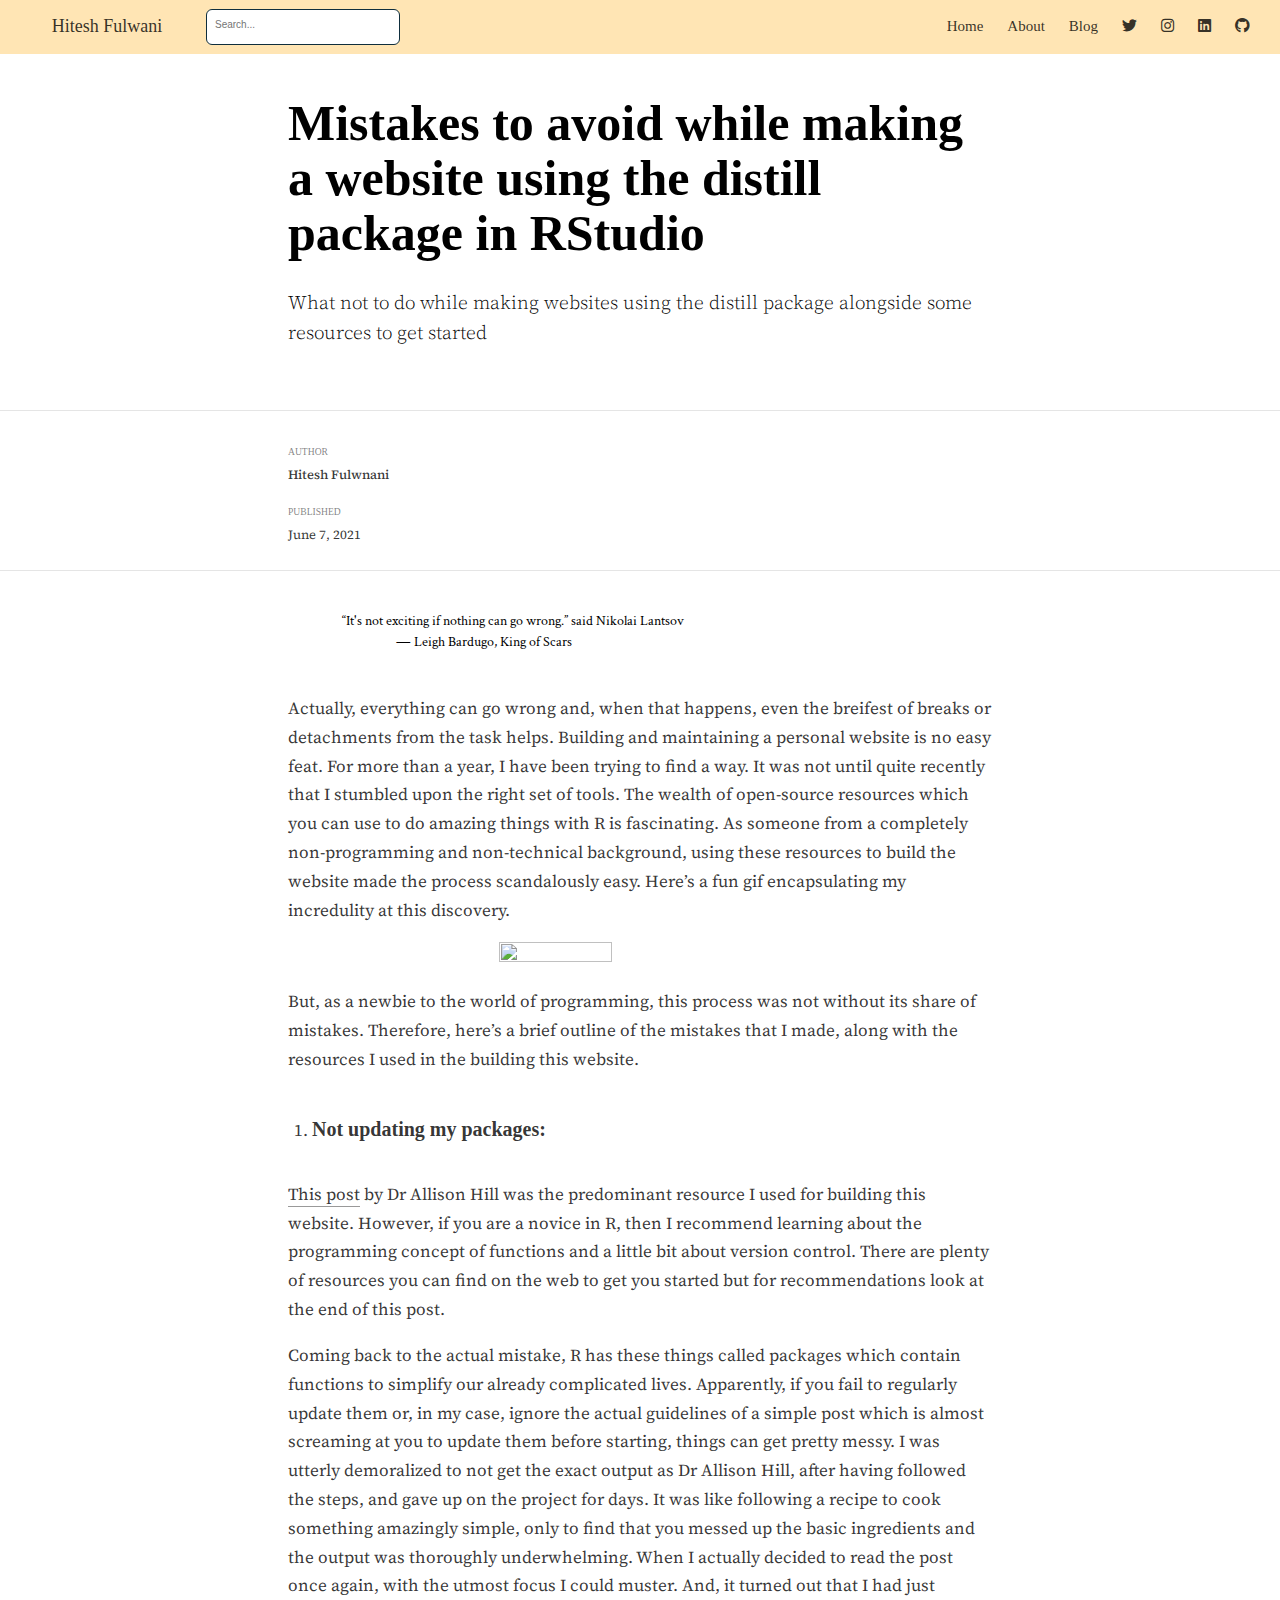
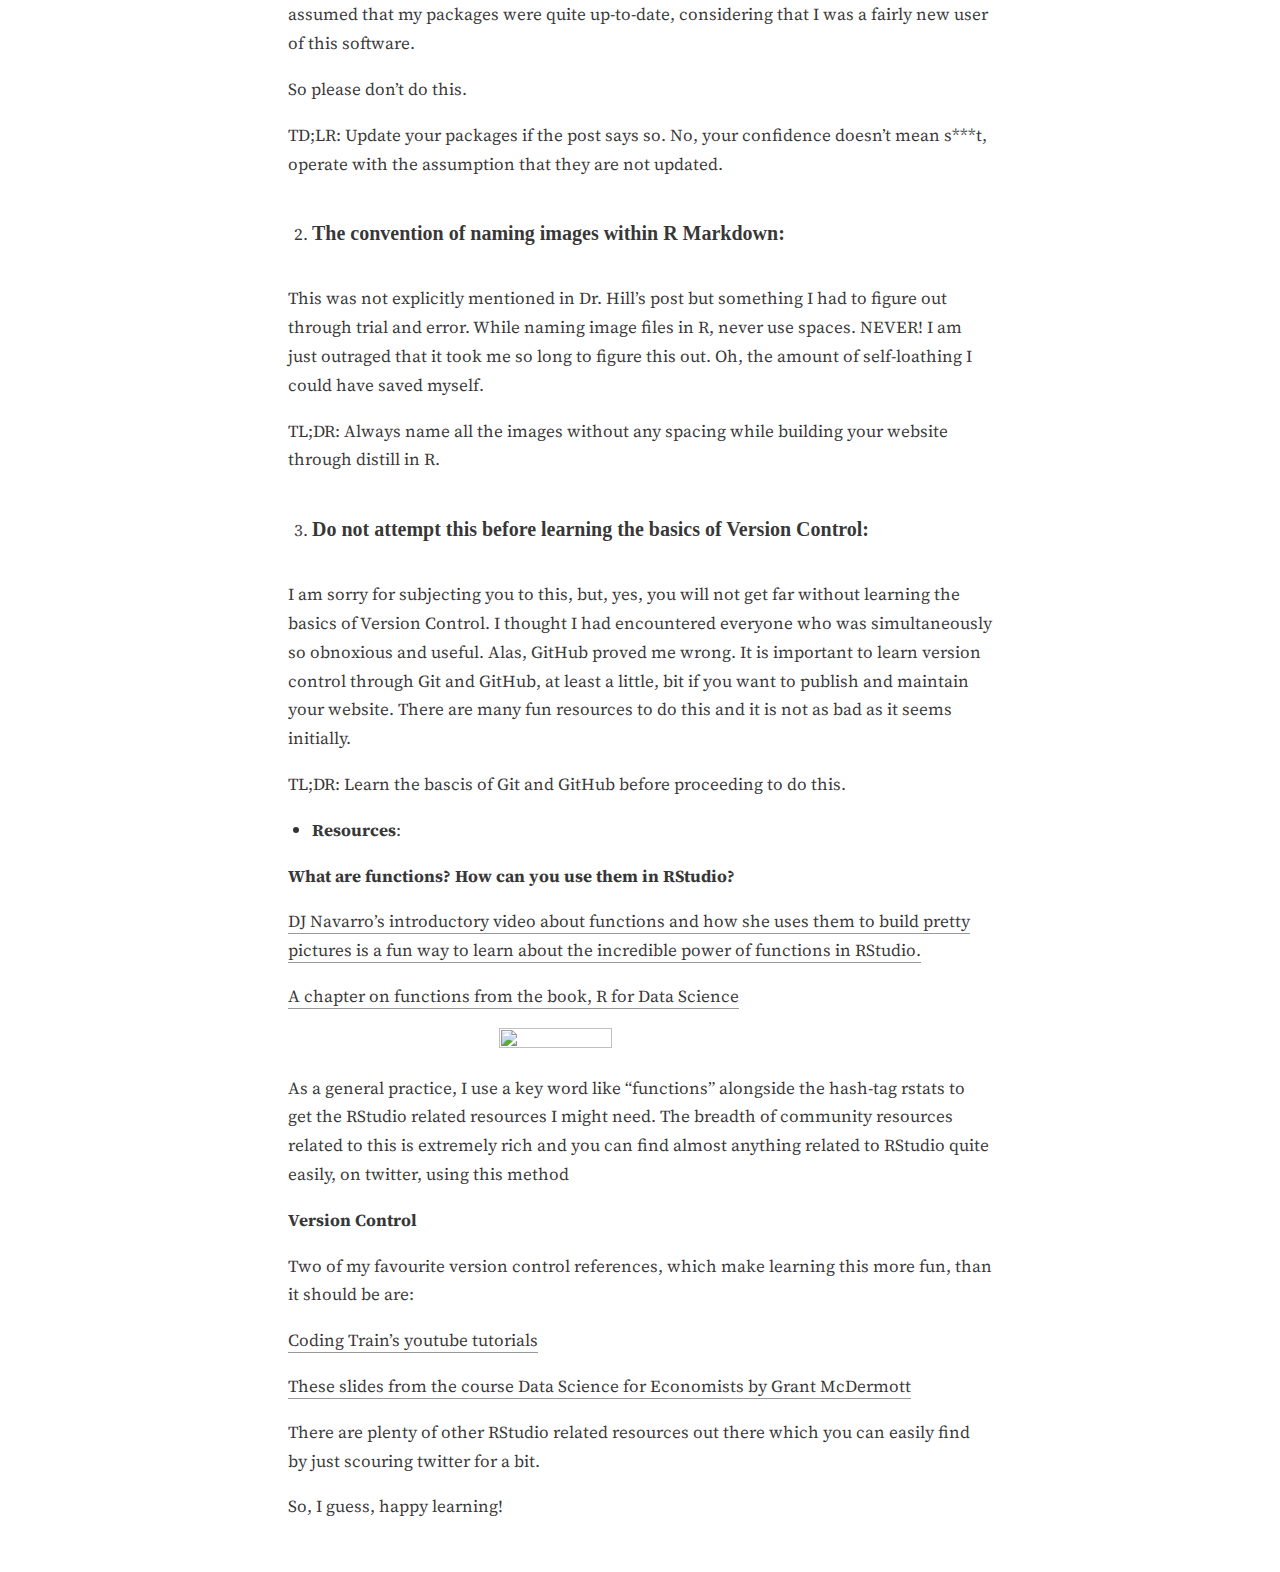
==== commit 0662cd9a: "Summary Changes before publication" ====
--- a/docs/posts/2021-05-15-welcome/index.html
+++ b/docs/posts/2021-05-15-welcome/index.html
@@ -86,38 +86,38 @@
 </style>
 
   <!--radix_placeholder_meta_tags-->
-<title>Hitesh Fulwani: welcome</title>
-
-<meta property="description" itemprop="description" content="A short description of the post."/>
+<title>Hitesh Fulwani: Mistakes to avoid while making a website using the distill package in RStudio</title>
+
+<meta property="description" itemprop="description" content="What not to do while making websites using the distill package alongside some resources to get started"/>
 
 
 <!--  https://schema.org/Article -->
-<meta property="article:published" itemprop="datePublished" content="2021-05-15"/>
-<meta property="article:created" itemprop="dateCreated" content="2021-05-15"/>
-<meta name="article:author" content="Unknown"/>
+<meta property="article:published" itemprop="datePublished" content="2021-06-08"/>
+<meta property="article:created" itemprop="dateCreated" content="2021-06-08"/>
+<meta name="article:author" content="Hitesh Fulwnani"/>
 
 <!--  https://developers.facebook.com/docs/sharing/webmasters#markup -->
-<meta property="og:title" content="Hitesh Fulwani: welcome"/>
+<meta property="og:title" content="Hitesh Fulwani: Mistakes to avoid while making a website using the distill package in RStudio"/>
 <meta property="og:type" content="article"/>
-<meta property="og:description" content="A short description of the post."/>
+<meta property="og:description" content="What not to do while making websites using the distill package alongside some resources to get started"/>
 <meta property="og:locale" content="en_US"/>
 <meta property="og:site_name" content="Hitesh Fulwani"/>
 
 <!--  https://dev.twitter.com/cards/types/summary -->
 <meta property="twitter:card" content="summary"/>
-<meta property="twitter:title" content="Hitesh Fulwani: welcome"/>
-<meta property="twitter:description" content="A short description of the post."/>
+<meta property="twitter:title" content="Hitesh Fulwani: Mistakes to avoid while making a website using the distill package in RStudio"/>
+<meta property="twitter:description" content="What not to do while making websites using the distill package alongside some resources to get started"/>
 
 <!--/radix_placeholder_meta_tags-->
   <!--radix_placeholder_rmarkdown_metadata-->
 
 <script type="text/json" id="radix-rmarkdown-metadata">
-{"type":"list","attributes":{"names":{"type":"character","attributes":{},"value":["title","description","author","date","output"]}},"value":[{"type":"character","attributes":{},"value":["welcome"]},{"type":"character","attributes":{},"value":["A short description of the post."]},{"type":"list","attributes":{},"value":[{"type":"list","attributes":{"names":{"type":"character","attributes":{},"value":["name"]}},"value":[{"type":"character","attributes":{},"value":["Unknown"]}]}]},{"type":"character","attributes":{},"value":["05-15-2021"]},{"type":"list","attributes":{"names":{"type":"character","attributes":{},"value":["distill::distill_article"]}},"value":[{"type":"list","attributes":{"names":{"type":"character","attributes":{},"value":["self_contained"]}},"value":[{"type":"logical","attributes":{},"value":[false]}]}]}]}
+{"type":"list","attributes":{"names":{"type":"character","attributes":{},"value":["title","description","author","date","output"]}},"value":[{"type":"character","attributes":{},"value":["Mistakes to avoid while making a website using the distill package in RStudio"]},{"type":"character","attributes":{},"value":["What not to do while making websites using the distill package alongside some resources to get started"]},{"type":"list","attributes":{},"value":[{"type":"list","attributes":{"names":{"type":"character","attributes":{},"value":["name"]}},"value":[{"type":"character","attributes":{},"value":["Hitesh Fulwnani"]}]}]},{"type":"character","attributes":{},"value":["06-08-2021"]},{"type":"list","attributes":{"names":{"type":"character","attributes":{},"value":["distill::distill_article"]}},"value":[{"type":"list","attributes":{"names":{"type":"character","attributes":{},"value":["self_contained"]}},"value":[{"type":"logical","attributes":{},"value":[false]}]}]}]}
 </script>
 <!--/radix_placeholder_rmarkdown_metadata-->
   
   <script type="text/json" id="radix-resource-manifest">
-  {"type":"NULL"}
+  {"type":"character","attributes":{},"value":["welcome_files/anchor-4.2.2/anchor.min.js","welcome_files/bowser-1.9.3/bowser.min.js","welcome_files/distill-2.2.21/template.v2.js","welcome_files/header-attrs-2.8.1/header-attrs.js","welcome_files/header-attrs-2.8.3/header-attrs.js","welcome_files/jquery-1.11.3/jquery.min.js","welcome_files/popper-2.6.0/popper.min.js","welcome_files/tippy-6.2.7/tippy-bundle.umd.min.js","welcome_files/tippy-6.2.7/tippy-light-border.css","welcome_files/tippy-6.2.7/tippy.css","welcome_files/tippy-6.2.7/tippy.umd.min.js","welcome_files/webcomponents-2.0.0/webcomponents.js"]}
   </script>
   <!--radix_placeholder_navigation_in_header-->
 <meta name="distill:offset" content="../.."/>
@@ -2416,7 +2416,7 @@
   color: var(--hover-color, white);
 }</style>
 <!--/radix_placeholder_distill-->
-  <script src="../../site_libs/header-attrs-2.8.1/header-attrs.js"></script>
+  <script src="../../site_libs/header-attrs-2.8.3/header-attrs.js"></script>
   <script src="../../site_libs/jquery-1.11.3/jquery.min.js"></script>
   <script src="../../site_libs/popper-2.6.0/popper.min.js"></script>
   <link href="../../site_libs/tippy-6.2.7/tippy.css" rel="stylesheet" />
@@ -2437,7 +2437,7 @@
 <!--radix_placeholder_front_matter-->
 
 <script id="distill-front-matter" type="text/json">
-{"title":"welcome","description":"A short description of the post.","authors":[{"author":"Unknown","authorURL":"#","affiliation":"&nbsp;","affiliationURL":"#","orcidID":""}],"publishedDate":"2021-05-15T00:00:00.000+05:30","citationText":"Unknown, 2021"}
+{"title":"Mistakes to avoid while making a website using the distill package in RStudio","description":"What not to do while making websites using the distill package alongside some resources to get started","authors":[{"author":"Hitesh Fulwnani","authorURL":"#","affiliation":"&nbsp;","affiliationURL":"#","orcidID":""}],"publishedDate":"2021-06-08T00:00:00.000+05:30","citationText":"Fulwnani, 2021"}
 </script>
 
 <!--/radix_placeholder_front_matter-->
@@ -2473,22 +2473,62 @@
 <!--/radix_placeholder_site_before_body-->
 
 <div class="d-title">
-<h1>welcome</h1>
+<h1>Mistakes to avoid while making a website using the distill package in RStudio</h1>
 <!--radix_placeholder_categories-->
 <!--/radix_placeholder_categories-->
-<p><p>A short description of the post.</p></p>
+<p><p>What not to do while making websites using the distill package alongside some resources to get started</p></p>
 </div>
 
 <div class="d-byline">
-  Unknown  
   
-<br/>05-15-2021
+  Hitesh Fulwnani
+  
+<br/>06-08-2021
 </div>
 
 <div class="d-article">
-<p>Distill is a publication format for scientific and technical writing, native to the web.</p>
-<p>Learn more about using Distill at <a href="https://rstudio.github.io/distill" class="uri">https://rstudio.github.io/distill</a>.</p>
-<div class="sourceCode" id="cb1"><pre class="sourceCode r distill-force-highlighting-css"><code class="sourceCode r"></code></pre></div>
+<pre><code>                  “It&#39;s not exciting if nothing can go wrong.” said Nikolai Lantsov
+                                    ― Leigh Bardugo, King of Scars 
+                                    </code></pre>
+<p>Actually, everything can go wrong and, when that happens, even the breifest of breaks or detachments from the task helps. Building and maintaining a personal website is no easy feat. For more than a year, I have been trying to find a way. It was not until quite recently that I stumbled upon the right set of tools. The wealth of open-source resources which you can use to do amazing things with R is fascinating. As someone from a completely non-programming and non-technical background, using these resources to build the website made the process scandalously easy. Here’s a fun gif encapsulating my incredulity at this discovery.</p>
+<div class="layout-chunk" data-layout="l-body">
+<p><img src="https://media.giphy.com/media/aNvA6so5jAmHSyl92D/giphy.gif" width="40%" height="30%" style="display: block; margin: auto;" /></p>
+</div>
+<p>But, as a newbie to the world of programming, this process was not without its share of mistakes. Therefore, here’s a brief outline of the mistakes that I made, along with the resources I used in the building this website.</p>
+<ol type="1">
+<li><h3 id="not-updating-my-packages">Not updating my packages:</h3></li>
+</ol>
+<p><a href="%22https://alison.rbind.io/blog/2020-12-postcards-distill/%22">This post</a> by Dr Allison Hill was the predominant resource I used for building this website. However, if you are a novice in R, then I recommend learning about the programming concept of functions and a little bit about version control. There are plenty of resources you can find on the web to get you started but for recommendations look at the end of this post.</p>
+<p>Coming back to the actual mistake, R has these things called packages which contain functions to simplify our already complicated lives. Apparently, if you fail to regularly update them or, in my case, ignore the actual guidelines of a simple post which is almost screaming at you to update them before starting, things can get pretty messy. I was utterly demoralized to not get the exact output as Dr Allison Hill, after having followed the steps, and gave up on the project for days. It was like following a recipe to cook something amazingly simple, only to find that you messed up the basic ingredients and the output was thoroughly underwhelming. When I actually decided to read the post once again, with the utmost focus I could muster. And, it turned out that I had just assumed that my packages were quite up-to-date, considering that I was a fairly new user of this software.</p>
+<p>So please don’t do this.</p>
+<p>TD;LR: Update your packages if the post says so. No, your confidence doesn’t mean s***t, operate with the assumption that they are not updated.</p>
+<ol start="2" type="1">
+<li><h3 id="the-convention-of-naming-images-within-r-markdown">The convention of naming images within R Markdown:</h3></li>
+</ol>
+<p>This was not explicitly mentioned in Dr. Hill’s post but something I had to figure out through trial and error. While naming image files in R, never use spaces. NEVER! I am just outraged that it took me so long to figure this out. Oh, the amount of self-loathing I could have saved myself.</p>
+<p>TL;DR: Always name all the images without any spacing while building your website through distill in R.</p>
+<ol start="3" type="1">
+<li><h3 id="do-not-attempt-this-before-learning-the-basics-of-version-control">Do not attempt this before learning the basics of Version Control:</h3></li>
+</ol>
+<p>I am sorry for subjecting you to this, but, yes, you will not get far without learning the basics of Version Control. I thought I had encountered everyone who was simultaneously so obnoxious and useful. Alas, GitHub proved me wrong. It is important to learn version control through Git and GitHub, at least a little, bit if you want to publish and maintain your website. There are many fun resources to do this and it is not as bad as it seems initially.</p>
+<p>TL;DR: Learn the bascis of Git and GitHub before proceeding to do this.</p>
+<ul>
+<li><strong>Resources</strong>:</li>
+</ul>
+<p><strong>What are functions? How can you use them in RStudio?</strong></p>
+<p><a href="%22https://www.youtube.com/watch?v=zuYMTrxsduI&amp;list=PLRPB0ZzEYegPHHji3tBw2U4yp-DxMrUkB&amp;index=1%22">DJ Navarro’s introductory video about functions and how she uses them to build pretty pictures is a fun way to learn about the incredible power of functions in RStudio.</a></p>
+<p><a href="%22https://r4ds.had.co.nz/functions.html%22">A chapter on functions from the book, R for Data Science</a></p>
+<div class="layout-chunk" data-layout="l-body">
+<p><img src="https://media.giphy.com/media/l4lR5Tt0C4SWMrqhi/giphy.gif" width="40%" height="30%" style="display: block; margin: auto;" /></p>
+</div>
+<p>As a general practice, I use a key word like “functions” alongside the hash-tag rstats to get the RStudio related resources I might need. The breadth of community resources related to this is extremely rich and you can find almost anything related to RStudio quite easily, on twitter, using this method</p>
+<p><strong>Version Control</strong></p>
+<p>Two of my favourite version control references, which make learning this more fun, than it should be are:</p>
+<p><a href="%22https://www.youtube.com/playlist?list=PLozRqGzj97d02YjR5JVqDwN2K0cAiT7VK%22">Coding Train’s youtube tutorials</a></p>
+<p><a href="%22https://raw.githack.com/uo-ec607/lectures/master/02-git/02-Git.pdf%22">These slides from the course Data Science for Economists by Grant McDermott</a></p>
+<p>There are plenty of other RStudio related resources out there which you can easily find by just scouring twitter for a bit.</p>
+<p>So, I guess, happy learning!</p>
+<div class="sourceCode" id="cb2"><pre class="sourceCode r distill-force-highlighting-css"><code class="sourceCode r"></code></pre></div>
 <!--radix_placeholder_article_footer-->
 <!--/radix_placeholder_article_footer-->
 </div>
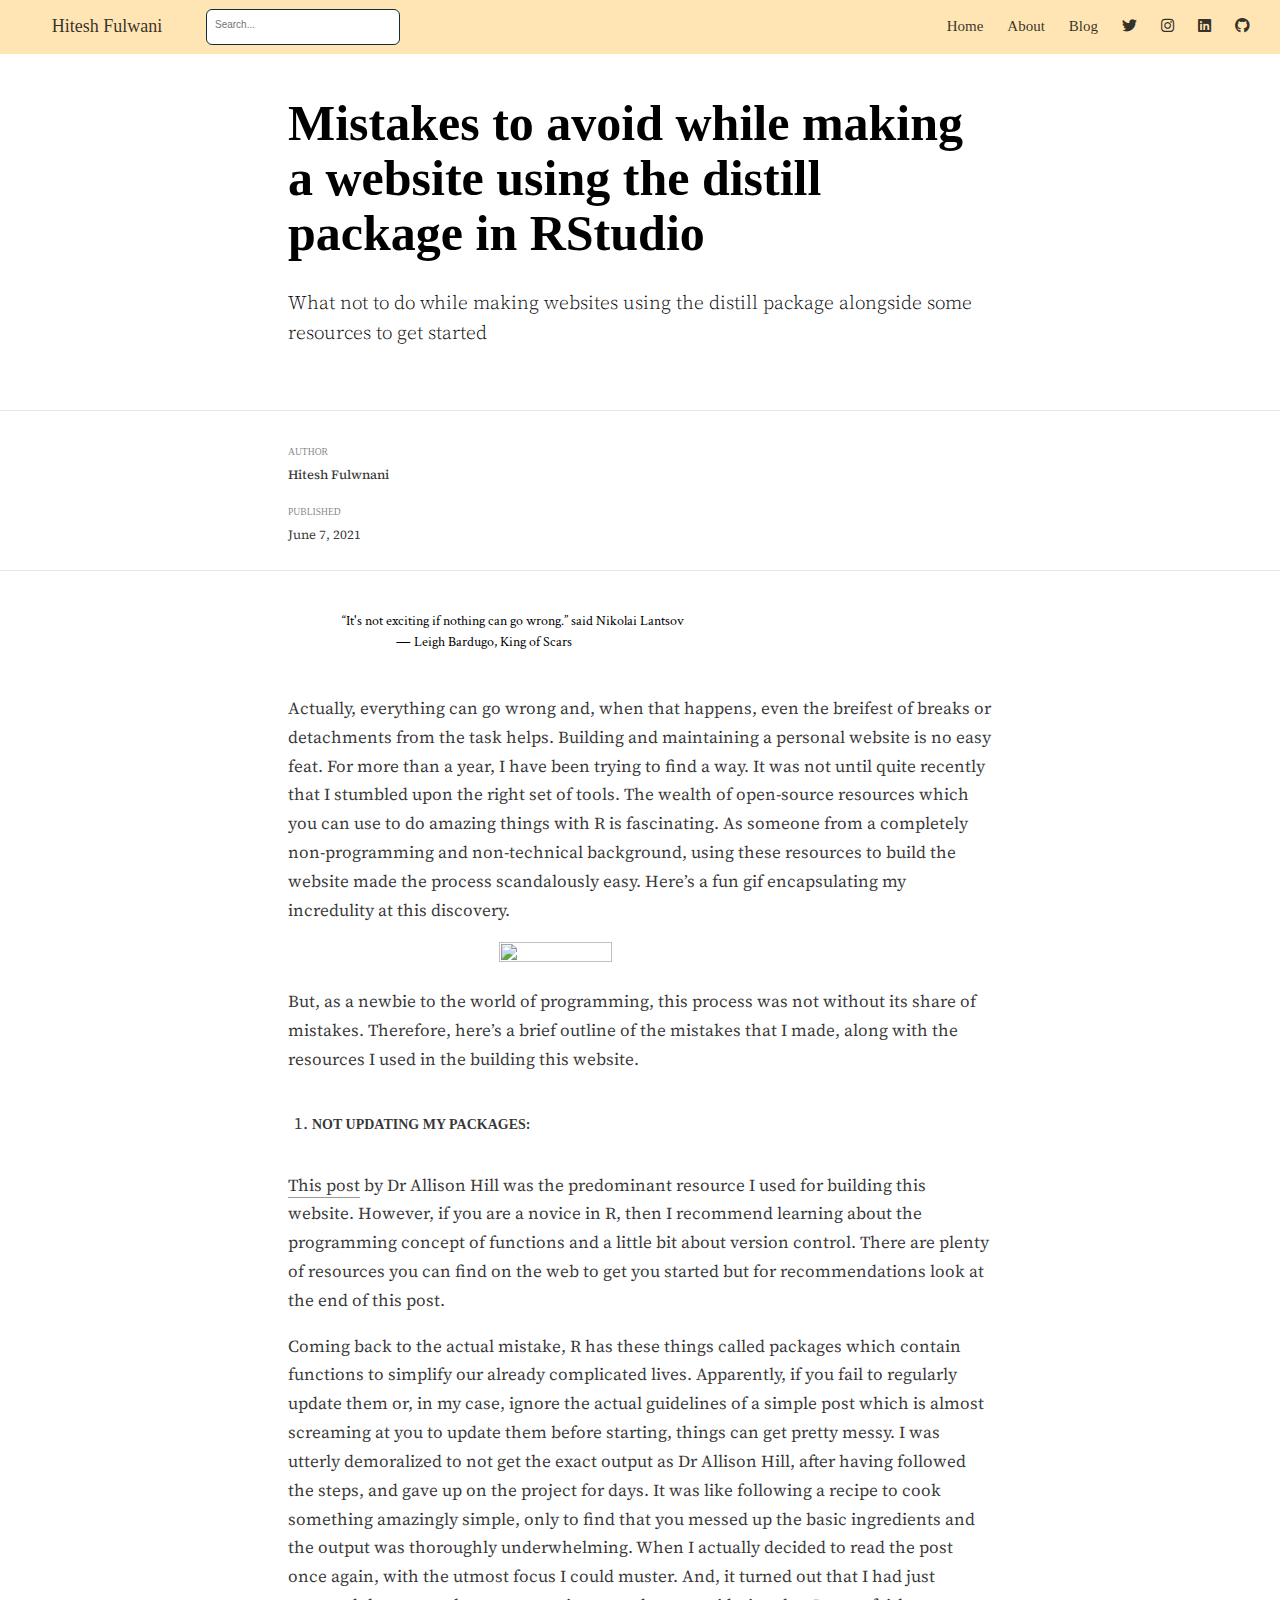
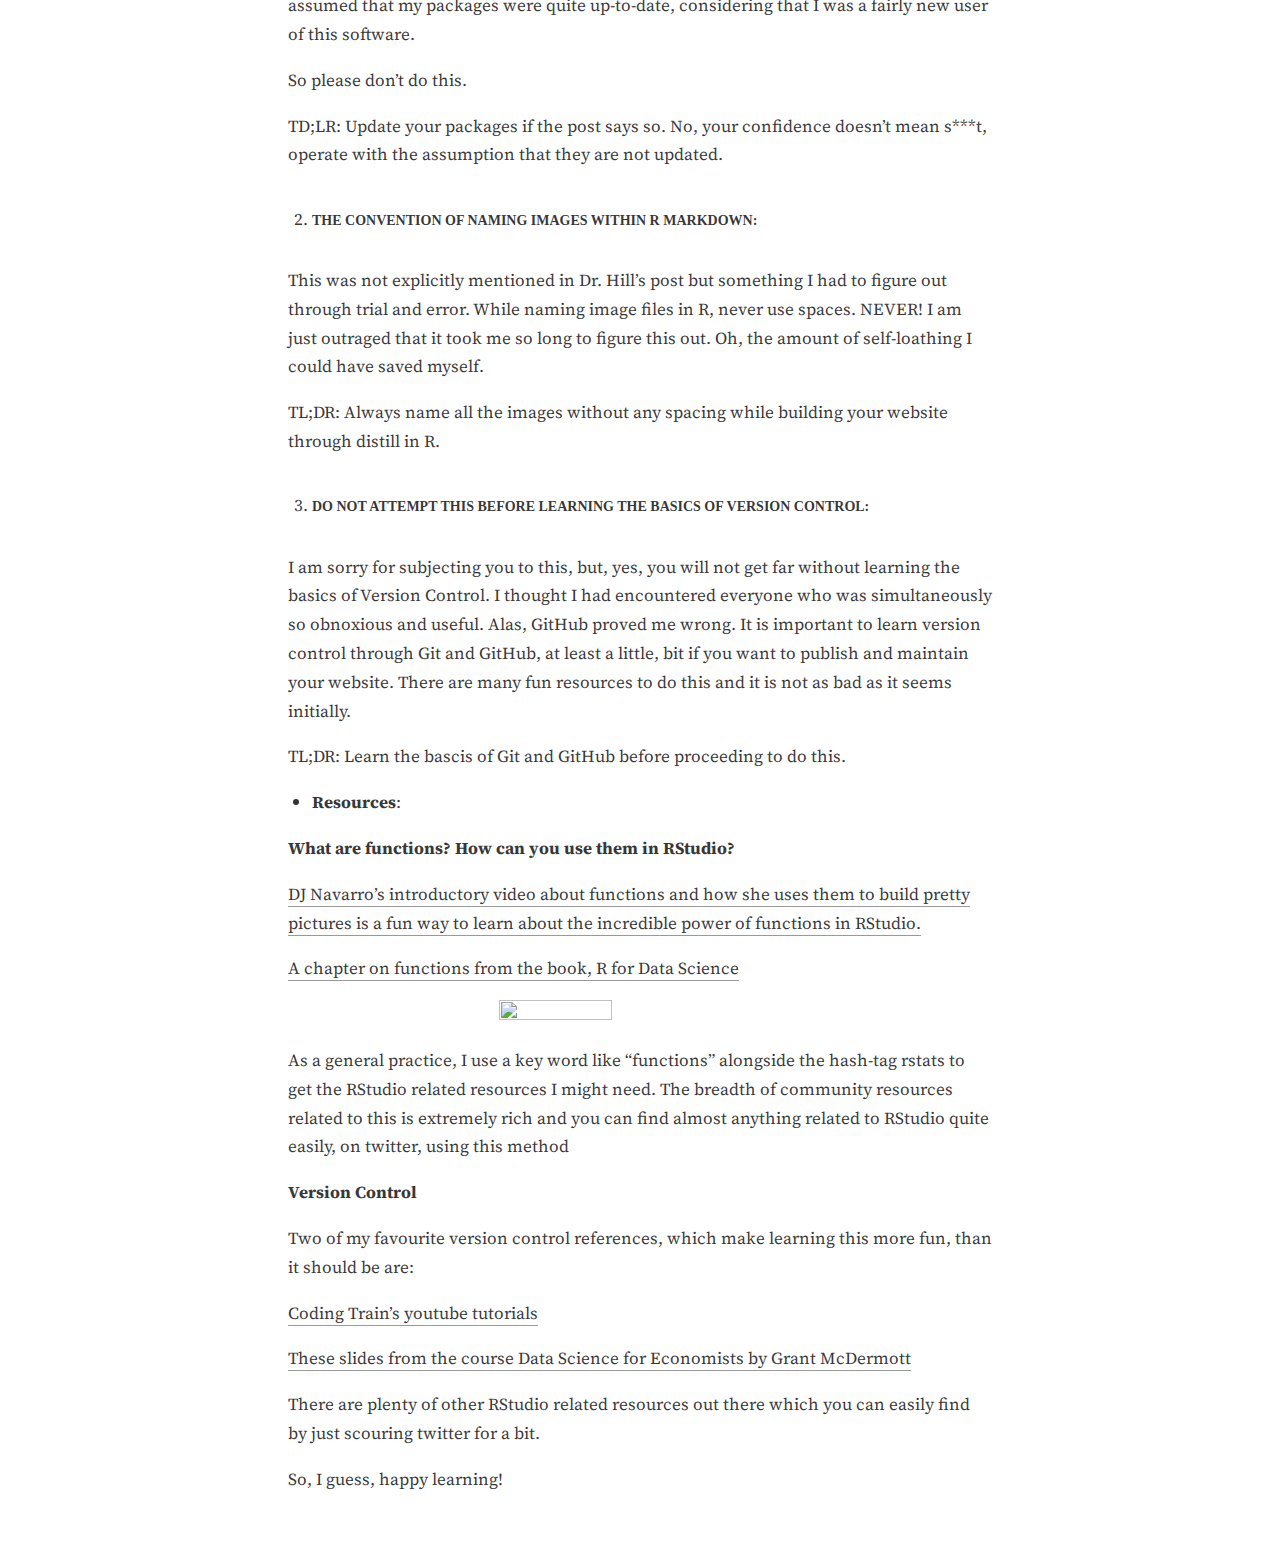
==== commit b38157da: "Changes to about" ====
--- a/docs/posts/2021-05-15-welcome/index.html
+++ b/docs/posts/2021-05-15-welcome/index.html
@@ -2496,19 +2496,19 @@
 </div>
 <p>But, as a newbie to the world of programming, this process was not without its share of mistakes. Therefore, here’s a brief outline of the mistakes that I made, along with the resources I used in the building this website.</p>
 <ol type="1">
-<li><h3 id="not-updating-my-packages">Not updating my packages:</h3></li>
+<li><h4 id="not-updating-my-packages">Not updating my packages:</h4></li>
 </ol>
 <p><a href="%22https://alison.rbind.io/blog/2020-12-postcards-distill/%22">This post</a> by Dr Allison Hill was the predominant resource I used for building this website. However, if you are a novice in R, then I recommend learning about the programming concept of functions and a little bit about version control. There are plenty of resources you can find on the web to get you started but for recommendations look at the end of this post.</p>
 <p>Coming back to the actual mistake, R has these things called packages which contain functions to simplify our already complicated lives. Apparently, if you fail to regularly update them or, in my case, ignore the actual guidelines of a simple post which is almost screaming at you to update them before starting, things can get pretty messy. I was utterly demoralized to not get the exact output as Dr Allison Hill, after having followed the steps, and gave up on the project for days. It was like following a recipe to cook something amazingly simple, only to find that you messed up the basic ingredients and the output was thoroughly underwhelming. When I actually decided to read the post once again, with the utmost focus I could muster. And, it turned out that I had just assumed that my packages were quite up-to-date, considering that I was a fairly new user of this software.</p>
 <p>So please don’t do this.</p>
 <p>TD;LR: Update your packages if the post says so. No, your confidence doesn’t mean s***t, operate with the assumption that they are not updated.</p>
 <ol start="2" type="1">
-<li><h3 id="the-convention-of-naming-images-within-r-markdown">The convention of naming images within R Markdown:</h3></li>
+<li><h4 id="the-convention-of-naming-images-within-r-markdown">The convention of naming images within R Markdown:</h4></li>
 </ol>
 <p>This was not explicitly mentioned in Dr. Hill’s post but something I had to figure out through trial and error. While naming image files in R, never use spaces. NEVER! I am just outraged that it took me so long to figure this out. Oh, the amount of self-loathing I could have saved myself.</p>
 <p>TL;DR: Always name all the images without any spacing while building your website through distill in R.</p>
 <ol start="3" type="1">
-<li><h3 id="do-not-attempt-this-before-learning-the-basics-of-version-control">Do not attempt this before learning the basics of Version Control:</h3></li>
+<li><h4 id="do-not-attempt-this-before-learning-the-basics-of-version-control">Do not attempt this before learning the basics of Version Control:</h4></li>
 </ol>
 <p>I am sorry for subjecting you to this, but, yes, you will not get far without learning the basics of Version Control. I thought I had encountered everyone who was simultaneously so obnoxious and useful. Alas, GitHub proved me wrong. It is important to learn version control through Git and GitHub, at least a little, bit if you want to publish and maintain your website. There are many fun resources to do this and it is not as bad as it seems initially.</p>
 <p>TL;DR: Learn the bascis of Git and GitHub before proceeding to do this.</p>
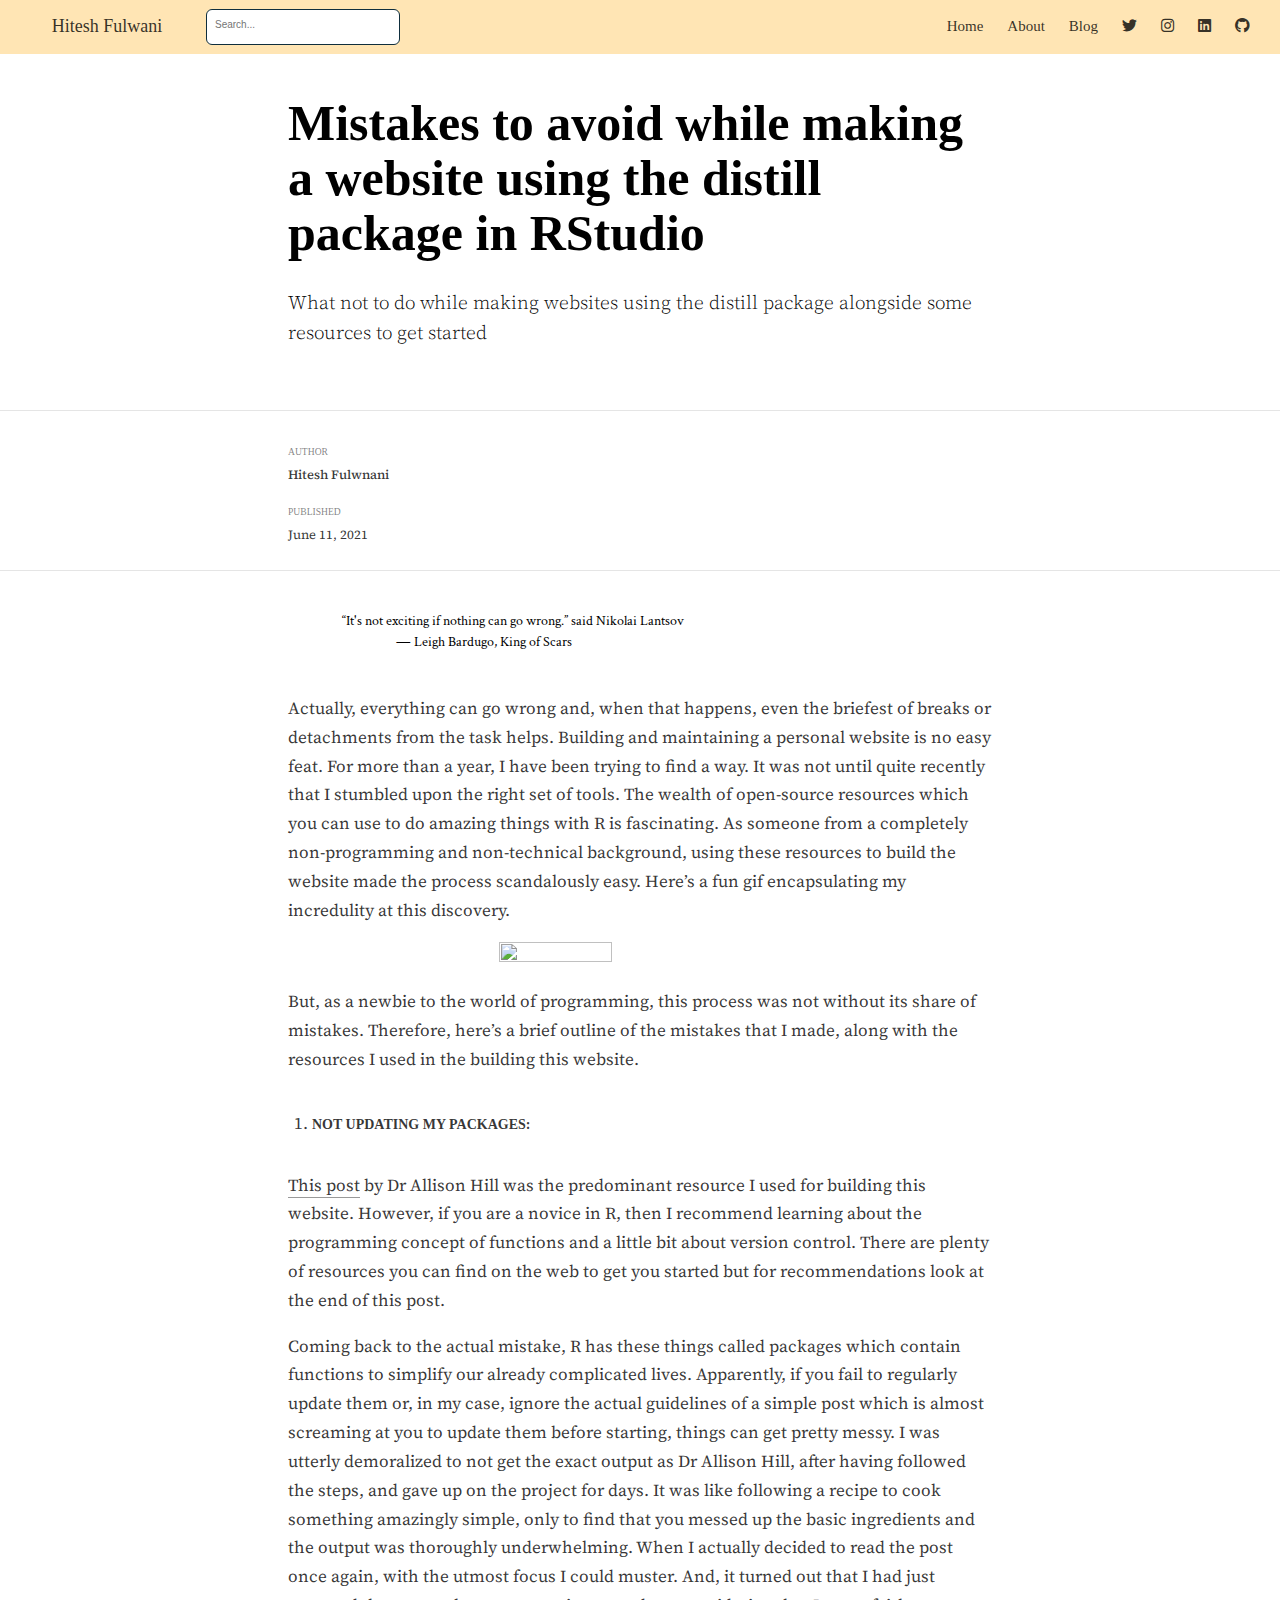
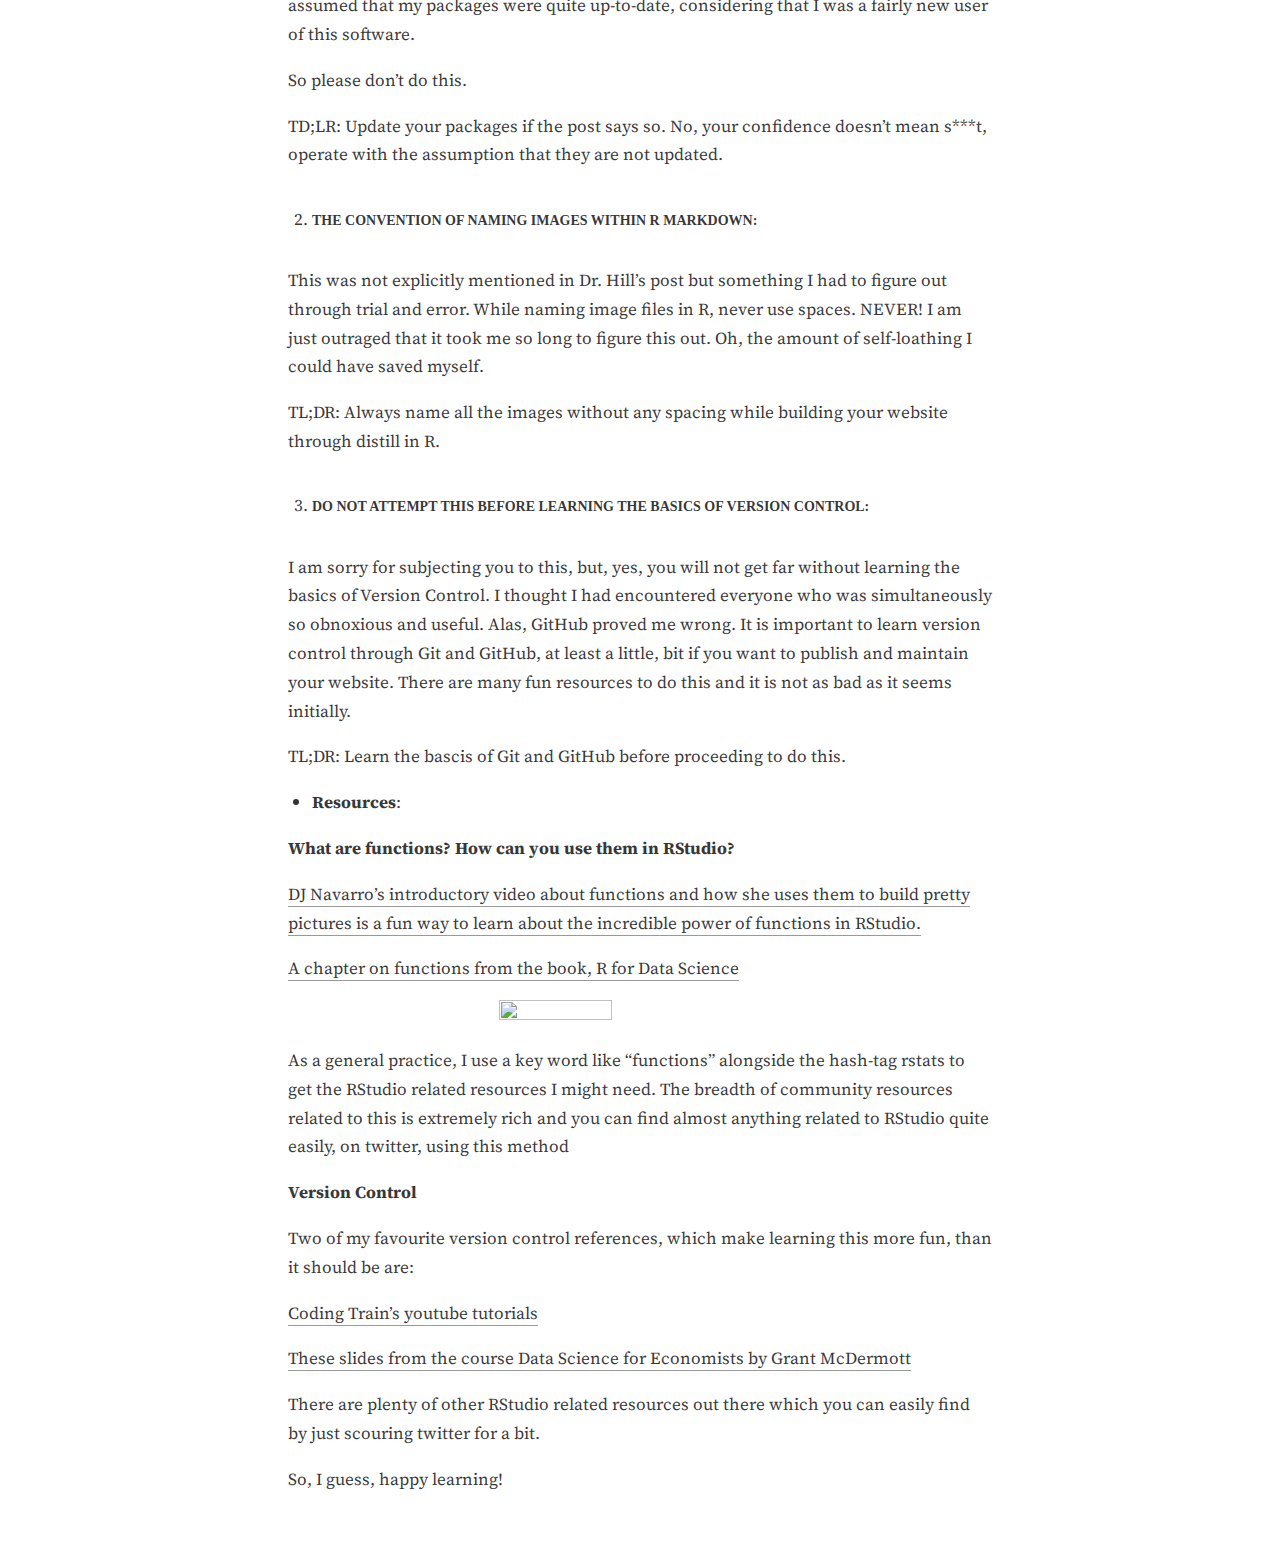
==== commit fb150046: "updating the broken link in the welcome post." ====
--- a/docs/posts/2021-05-15-welcome/index.html
+++ b/docs/posts/2021-05-15-welcome/index.html
@@ -92,8 +92,8 @@
 
 
 <!--  https://schema.org/Article -->
-<meta property="article:published" itemprop="datePublished" content="2021-06-08"/>
-<meta property="article:created" itemprop="dateCreated" content="2021-06-08"/>
+<meta property="article:published" itemprop="datePublished" content="2021-06-12"/>
+<meta property="article:created" itemprop="dateCreated" content="2021-06-12"/>
 <meta name="article:author" content="Hitesh Fulwnani"/>
 
 <!--  https://developers.facebook.com/docs/sharing/webmasters#markup -->
@@ -112,7 +112,7 @@
   <!--radix_placeholder_rmarkdown_metadata-->
 
 <script type="text/json" id="radix-rmarkdown-metadata">
-{"type":"list","attributes":{"names":{"type":"character","attributes":{},"value":["title","description","author","date","output"]}},"value":[{"type":"character","attributes":{},"value":["Mistakes to avoid while making a website using the distill package in RStudio"]},{"type":"character","attributes":{},"value":["What not to do while making websites using the distill package alongside some resources to get started"]},{"type":"list","attributes":{},"value":[{"type":"list","attributes":{"names":{"type":"character","attributes":{},"value":["name"]}},"value":[{"type":"character","attributes":{},"value":["Hitesh Fulwnani"]}]}]},{"type":"character","attributes":{},"value":["06-08-2021"]},{"type":"list","attributes":{"names":{"type":"character","attributes":{},"value":["distill::distill_article"]}},"value":[{"type":"list","attributes":{"names":{"type":"character","attributes":{},"value":["self_contained"]}},"value":[{"type":"logical","attributes":{},"value":[false]}]}]}]}
+{"type":"list","attributes":{"names":{"type":"character","attributes":{},"value":["title","description","author","date","output"]}},"value":[{"type":"character","attributes":{},"value":["Mistakes to avoid while making a website using the distill package in RStudio"]},{"type":"character","attributes":{},"value":["What not to do while making websites using the distill package alongside some resources to get started"]},{"type":"list","attributes":{},"value":[{"type":"list","attributes":{"names":{"type":"character","attributes":{},"value":["name"]}},"value":[{"type":"character","attributes":{},"value":["Hitesh Fulwnani"]}]}]},{"type":"character","attributes":{},"value":["06-12-2021"]},{"type":"list","attributes":{"names":{"type":"character","attributes":{},"value":["distill::distill_article"]}},"value":[{"type":"list","attributes":{"names":{"type":"character","attributes":{},"value":["self_contained"]}},"value":[{"type":"logical","attributes":{},"value":[false]}]}]}]}
 </script>
 <!--/radix_placeholder_rmarkdown_metadata-->
   
@@ -2437,7 +2437,7 @@
 <!--radix_placeholder_front_matter-->
 
 <script id="distill-front-matter" type="text/json">
-{"title":"Mistakes to avoid while making a website using the distill package in RStudio","description":"What not to do while making websites using the distill package alongside some resources to get started","authors":[{"author":"Hitesh Fulwnani","authorURL":"#","affiliation":"&nbsp;","affiliationURL":"#","orcidID":""}],"publishedDate":"2021-06-08T00:00:00.000+05:30","citationText":"Fulwnani, 2021"}
+{"title":"Mistakes to avoid while making a website using the distill package in RStudio","description":"What not to do while making websites using the distill package alongside some resources to get started","authors":[{"author":"Hitesh Fulwnani","authorURL":"#","affiliation":"&nbsp;","affiliationURL":"#","orcidID":""}],"publishedDate":"2021-06-12T00:00:00.000+05:30","citationText":"Fulwnani, 2021"}
 </script>
 
 <!--/radix_placeholder_front_matter-->
@@ -2483,14 +2483,14 @@
   
   Hitesh Fulwnani
   
-<br/>06-08-2021
+<br/>06-12-2021
 </div>
 
 <div class="d-article">
 <pre><code>                  “It&#39;s not exciting if nothing can go wrong.” said Nikolai Lantsov
                                     ― Leigh Bardugo, King of Scars 
                                     </code></pre>
-<p>Actually, everything can go wrong and, when that happens, even the breifest of breaks or detachments from the task helps. Building and maintaining a personal website is no easy feat. For more than a year, I have been trying to find a way. It was not until quite recently that I stumbled upon the right set of tools. The wealth of open-source resources which you can use to do amazing things with R is fascinating. As someone from a completely non-programming and non-technical background, using these resources to build the website made the process scandalously easy. Here’s a fun gif encapsulating my incredulity at this discovery.</p>
+<p>Actually, everything can go wrong and, when that happens, even the briefest of breaks or detachments from the task helps. Building and maintaining a personal website is no easy feat. For more than a year, I have been trying to find a way. It was not until quite recently that I stumbled upon the right set of tools. The wealth of open-source resources which you can use to do amazing things with R is fascinating. As someone from a completely non-programming and non-technical background, using these resources to build the website made the process scandalously easy. Here’s a fun gif encapsulating my incredulity at this discovery.</p>
 <div class="layout-chunk" data-layout="l-body">
 <p><img src="https://media.giphy.com/media/aNvA6so5jAmHSyl92D/giphy.gif" width="40%" height="30%" style="display: block; margin: auto;" /></p>
 </div>
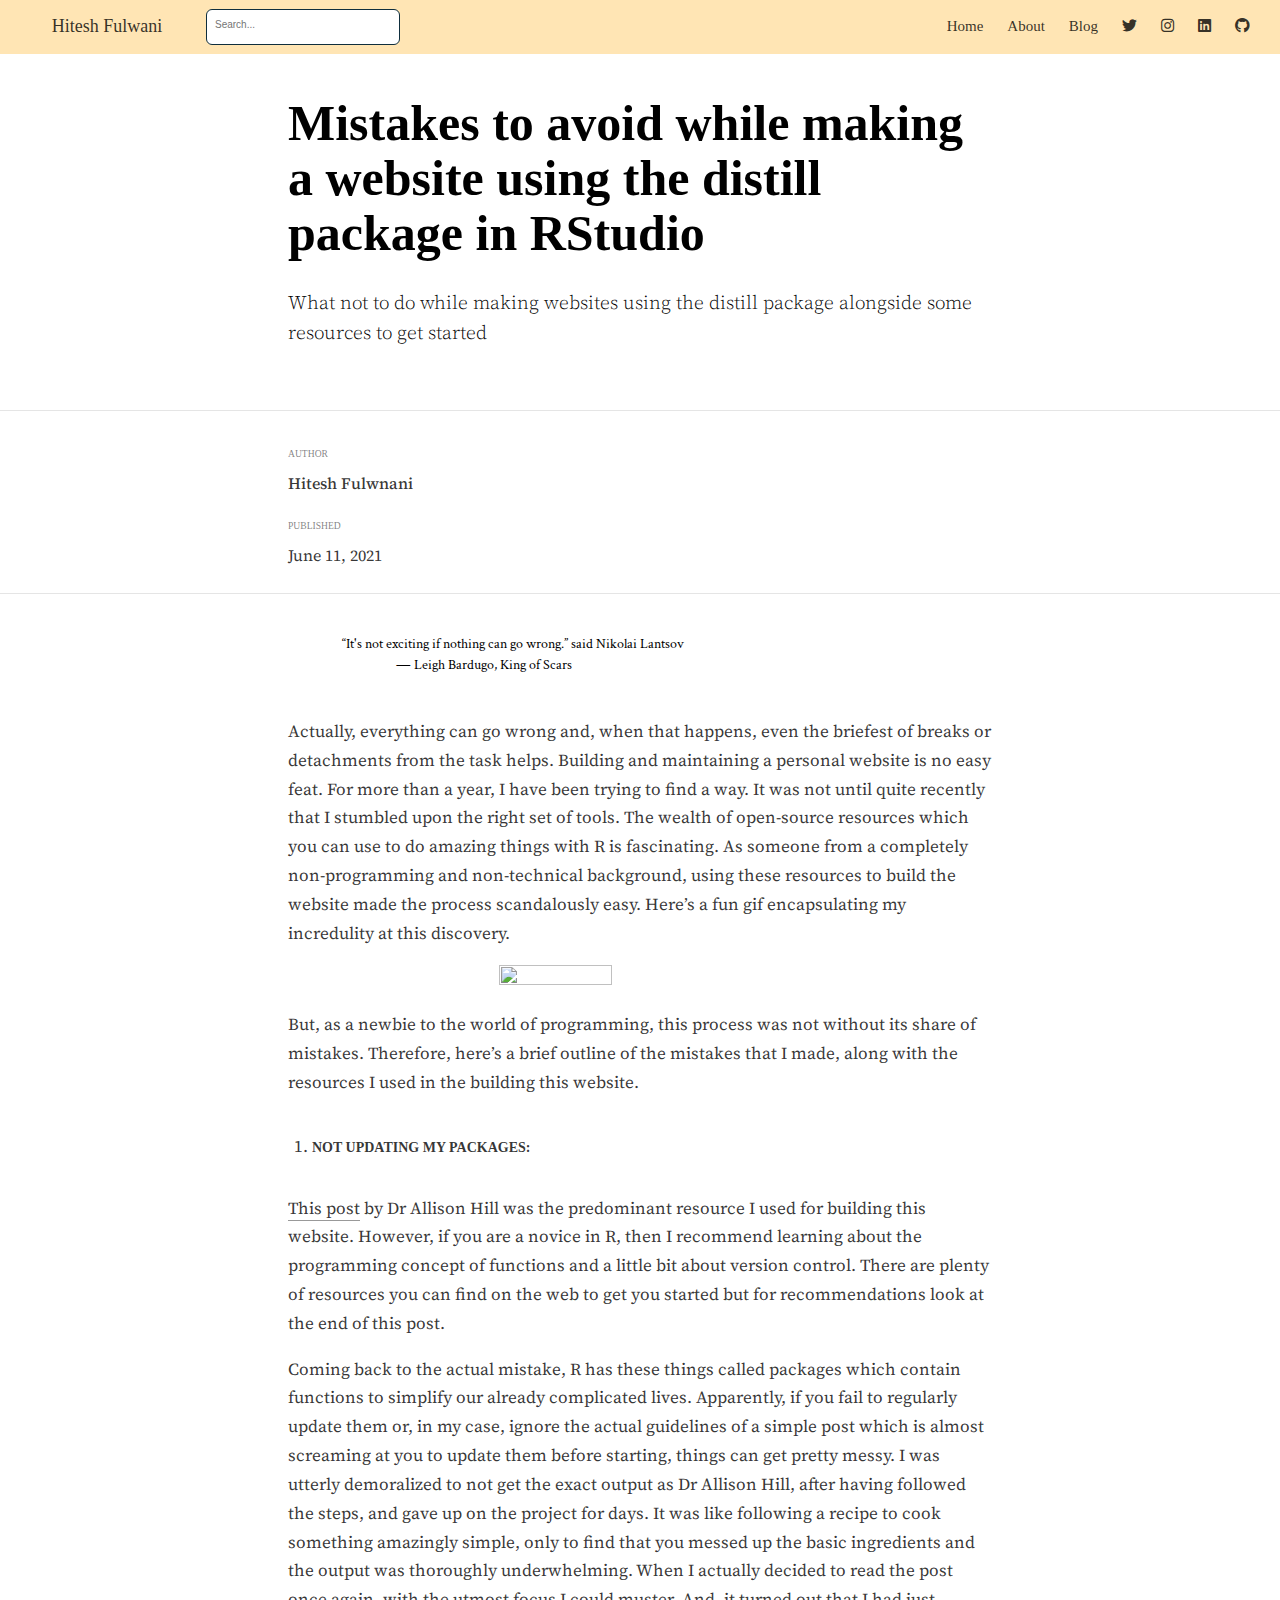
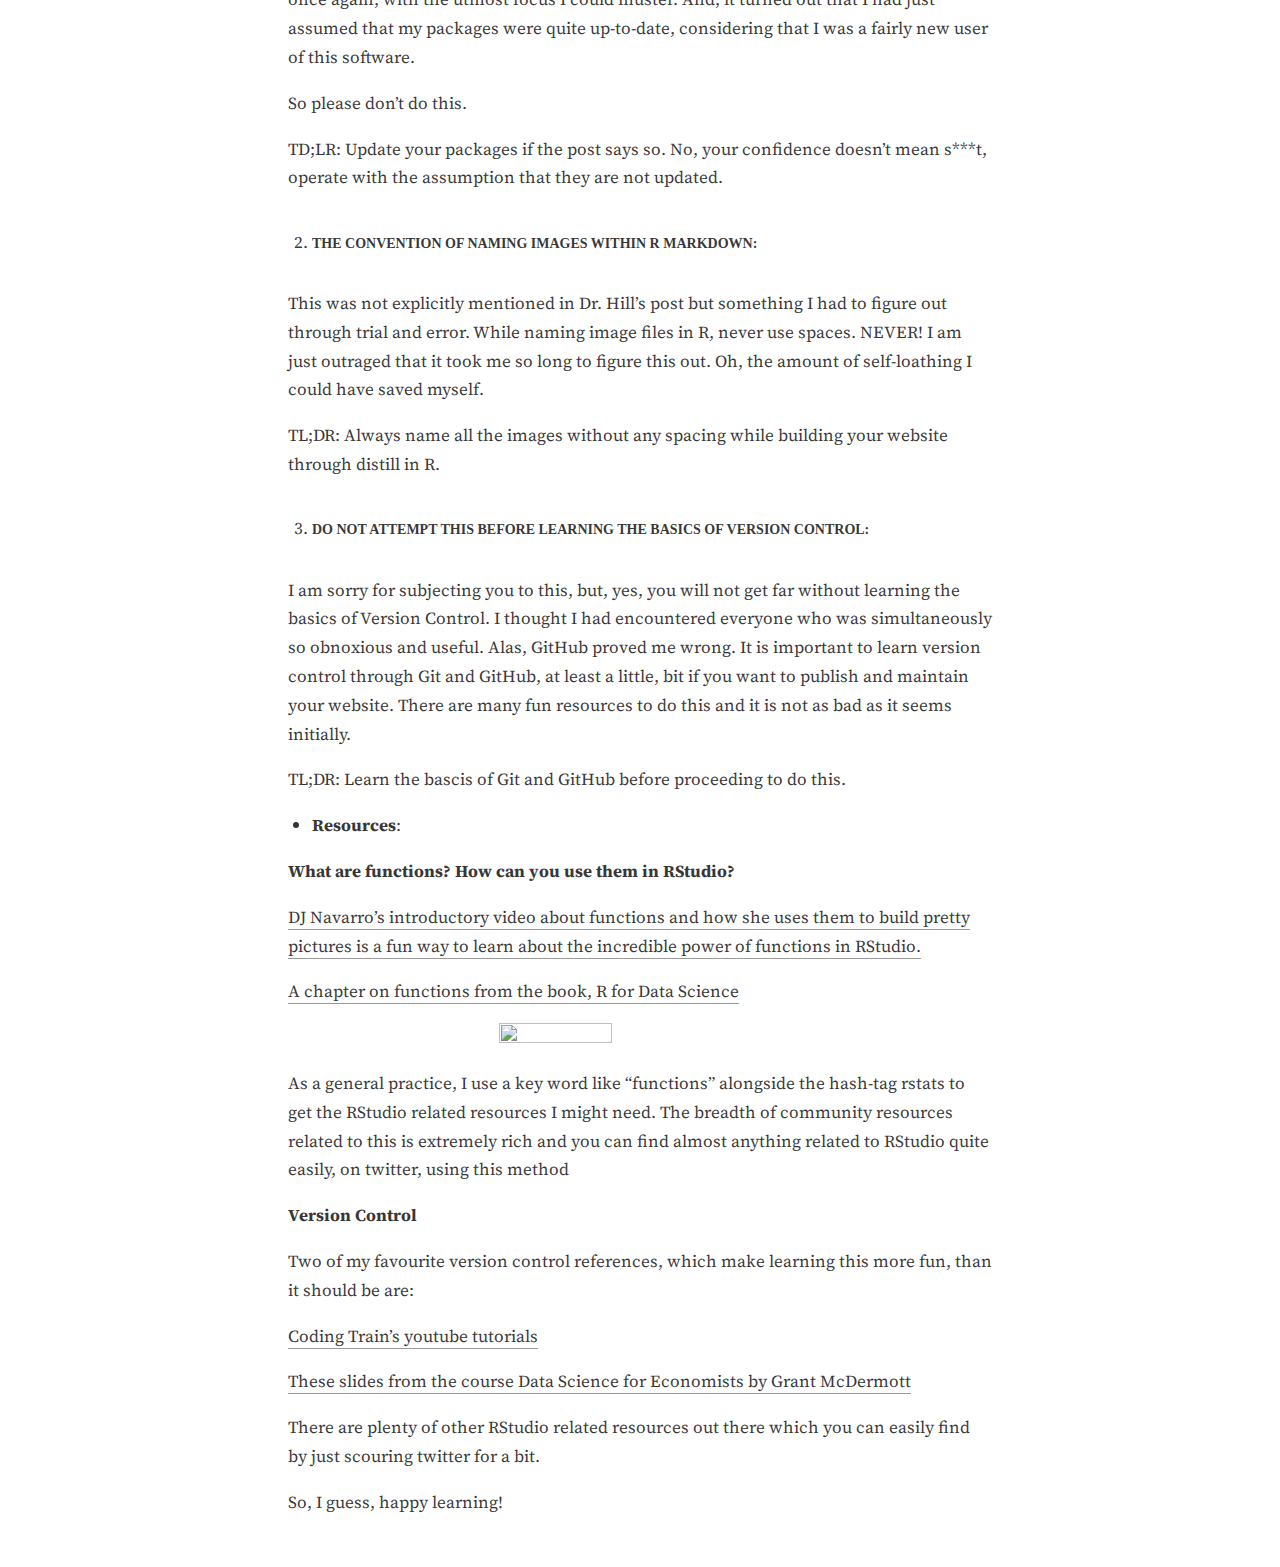
==== commit 4d9692bd: "making the final committs" ====
--- a/docs/posts/2021-05-15-welcome/index.html
+++ b/docs/posts/2021-05-15-welcome/index.html
@@ -2142,7 +2142,7 @@
   --title-size:      50px;
   --body-size:       1.06rem;
   --code-size:       14px;
-  --aside-size:      20px;
+  --aside-size:      13px;
   --fig-cap-size:    13px;
   /*-- Main font colors --*/
   --title-color:     #000000;
@@ -2162,7 +2162,7 @@
 d-byline {
   --heading-size:    0.6rem;
   --heading-color:   rgba(0, 0, 0, 0.5);
-  --body-size:       0.8rem;
+  --body-size:       1.0rem;
   --body-color:      rgba(0, 0, 0, 0.8);
 }
 
@@ -2197,6 +2197,9 @@
   --hover-color:      white;
   --bkgd-color:       #FFE5B4;
 }
+
+
+
 
 /*-- Additional custom styles --*/
 /* Add any additional CSS rules below                      */
@@ -2498,7 +2501,7 @@
 <ol type="1">
 <li><h4 id="not-updating-my-packages">Not updating my packages:</h4></li>
 </ol>
-<p><a href="%22https://alison.rbind.io/blog/2020-12-postcards-distill/%22">This post</a> by Dr Allison Hill was the predominant resource I used for building this website. However, if you are a novice in R, then I recommend learning about the programming concept of functions and a little bit about version control. There are plenty of resources you can find on the web to get you started but for recommendations look at the end of this post.</p>
+<p><a href="https://alison.rbind.io/blog/2020-12-postcards-distill/">This post</a> by Dr Allison Hill was the predominant resource I used for building this website. However, if you are a novice in R, then I recommend learning about the programming concept of functions and a little bit about version control. There are plenty of resources you can find on the web to get you started but for recommendations look at the end of this post.</p>
 <p>Coming back to the actual mistake, R has these things called packages which contain functions to simplify our already complicated lives. Apparently, if you fail to regularly update them or, in my case, ignore the actual guidelines of a simple post which is almost screaming at you to update them before starting, things can get pretty messy. I was utterly demoralized to not get the exact output as Dr Allison Hill, after having followed the steps, and gave up on the project for days. It was like following a recipe to cook something amazingly simple, only to find that you messed up the basic ingredients and the output was thoroughly underwhelming. When I actually decided to read the post once again, with the utmost focus I could muster. And, it turned out that I had just assumed that my packages were quite up-to-date, considering that I was a fairly new user of this software.</p>
 <p>So please don’t do this.</p>
 <p>TD;LR: Update your packages if the post says so. No, your confidence doesn’t mean s***t, operate with the assumption that they are not updated.</p>
@@ -2516,16 +2519,16 @@
 <li><strong>Resources</strong>:</li>
 </ul>
 <p><strong>What are functions? How can you use them in RStudio?</strong></p>
-<p><a href="%22https://www.youtube.com/watch?v=zuYMTrxsduI&amp;list=PLRPB0ZzEYegPHHji3tBw2U4yp-DxMrUkB&amp;index=1%22">DJ Navarro’s introductory video about functions and how she uses them to build pretty pictures is a fun way to learn about the incredible power of functions in RStudio.</a></p>
-<p><a href="%22https://r4ds.had.co.nz/functions.html%22">A chapter on functions from the book, R for Data Science</a></p>
+<p><a href="https://www.youtube.com/watch?v=zuYMTrxsduI&amp;list=PLRPB0ZzEYegPHHji3tBw2U4yp-DxMrUkB&amp;index=1">DJ Navarro’s introductory video about functions and how she uses them to build pretty pictures is a fun way to learn about the incredible power of functions in RStudio.</a></p>
+<p><a href="https://r4ds.had.co.nz/functions.html">A chapter on functions from the book, R for Data Science</a></p>
 <div class="layout-chunk" data-layout="l-body">
 <p><img src="https://media.giphy.com/media/l4lR5Tt0C4SWMrqhi/giphy.gif" width="40%" height="30%" style="display: block; margin: auto;" /></p>
 </div>
 <p>As a general practice, I use a key word like “functions” alongside the hash-tag rstats to get the RStudio related resources I might need. The breadth of community resources related to this is extremely rich and you can find almost anything related to RStudio quite easily, on twitter, using this method</p>
 <p><strong>Version Control</strong></p>
 <p>Two of my favourite version control references, which make learning this more fun, than it should be are:</p>
-<p><a href="%22https://www.youtube.com/playlist?list=PLozRqGzj97d02YjR5JVqDwN2K0cAiT7VK%22">Coding Train’s youtube tutorials</a></p>
-<p><a href="%22https://raw.githack.com/uo-ec607/lectures/master/02-git/02-Git.pdf%22">These slides from the course Data Science for Economists by Grant McDermott</a></p>
+<p><a href="https://www.youtube.com/playlist?list=PLozRqGzj97d02YjR5JVqDwN2K0cAiT7VK">Coding Train’s youtube tutorials</a></p>
+<p><a href="https://raw.githack.com/uo-ec607/lectures/master/02-git/02-Git.pdf">These slides from the course Data Science for Economists by Grant McDermott</a></p>
 <p>There are plenty of other RStudio related resources out there which you can easily find by just scouring twitter for a bit.</p>
 <p>So, I guess, happy learning!</p>
 <div class="sourceCode" id="cb2"><pre class="sourceCode r distill-force-highlighting-css"><code class="sourceCode r"></code></pre></div>
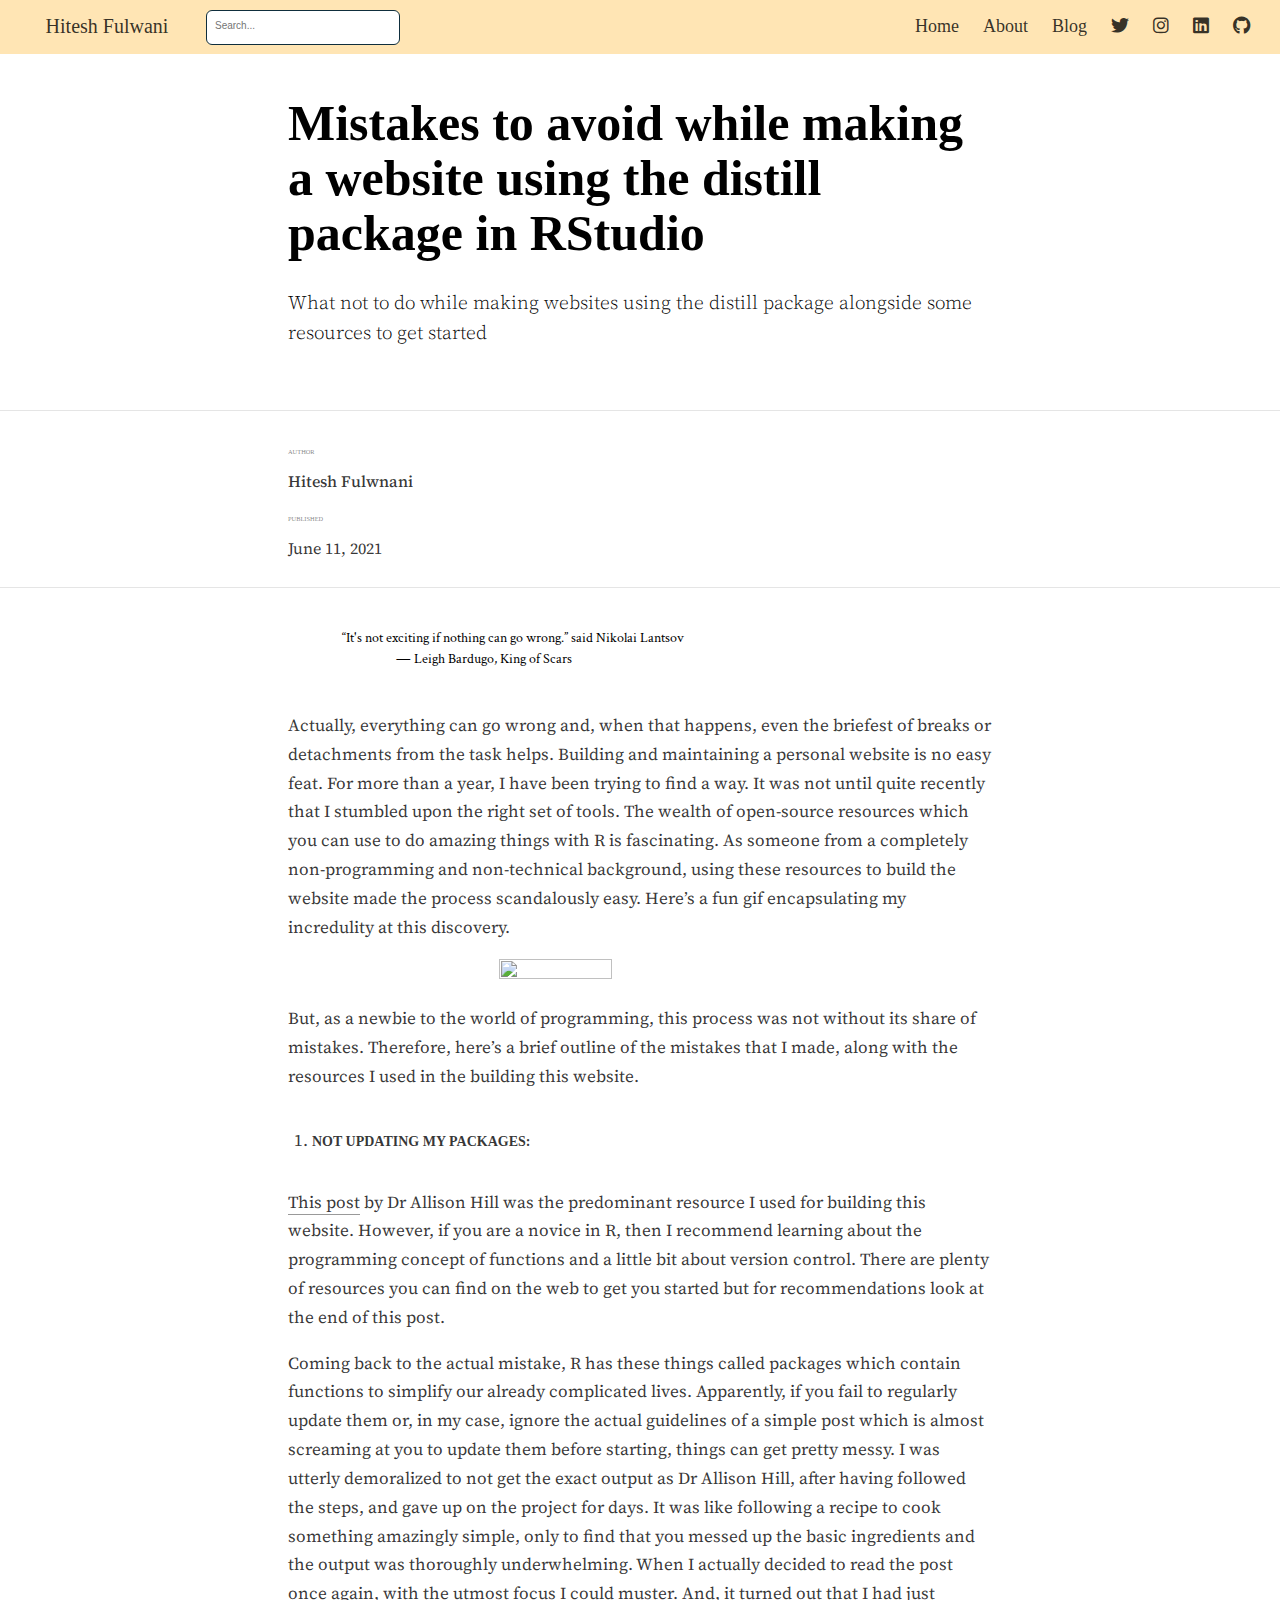
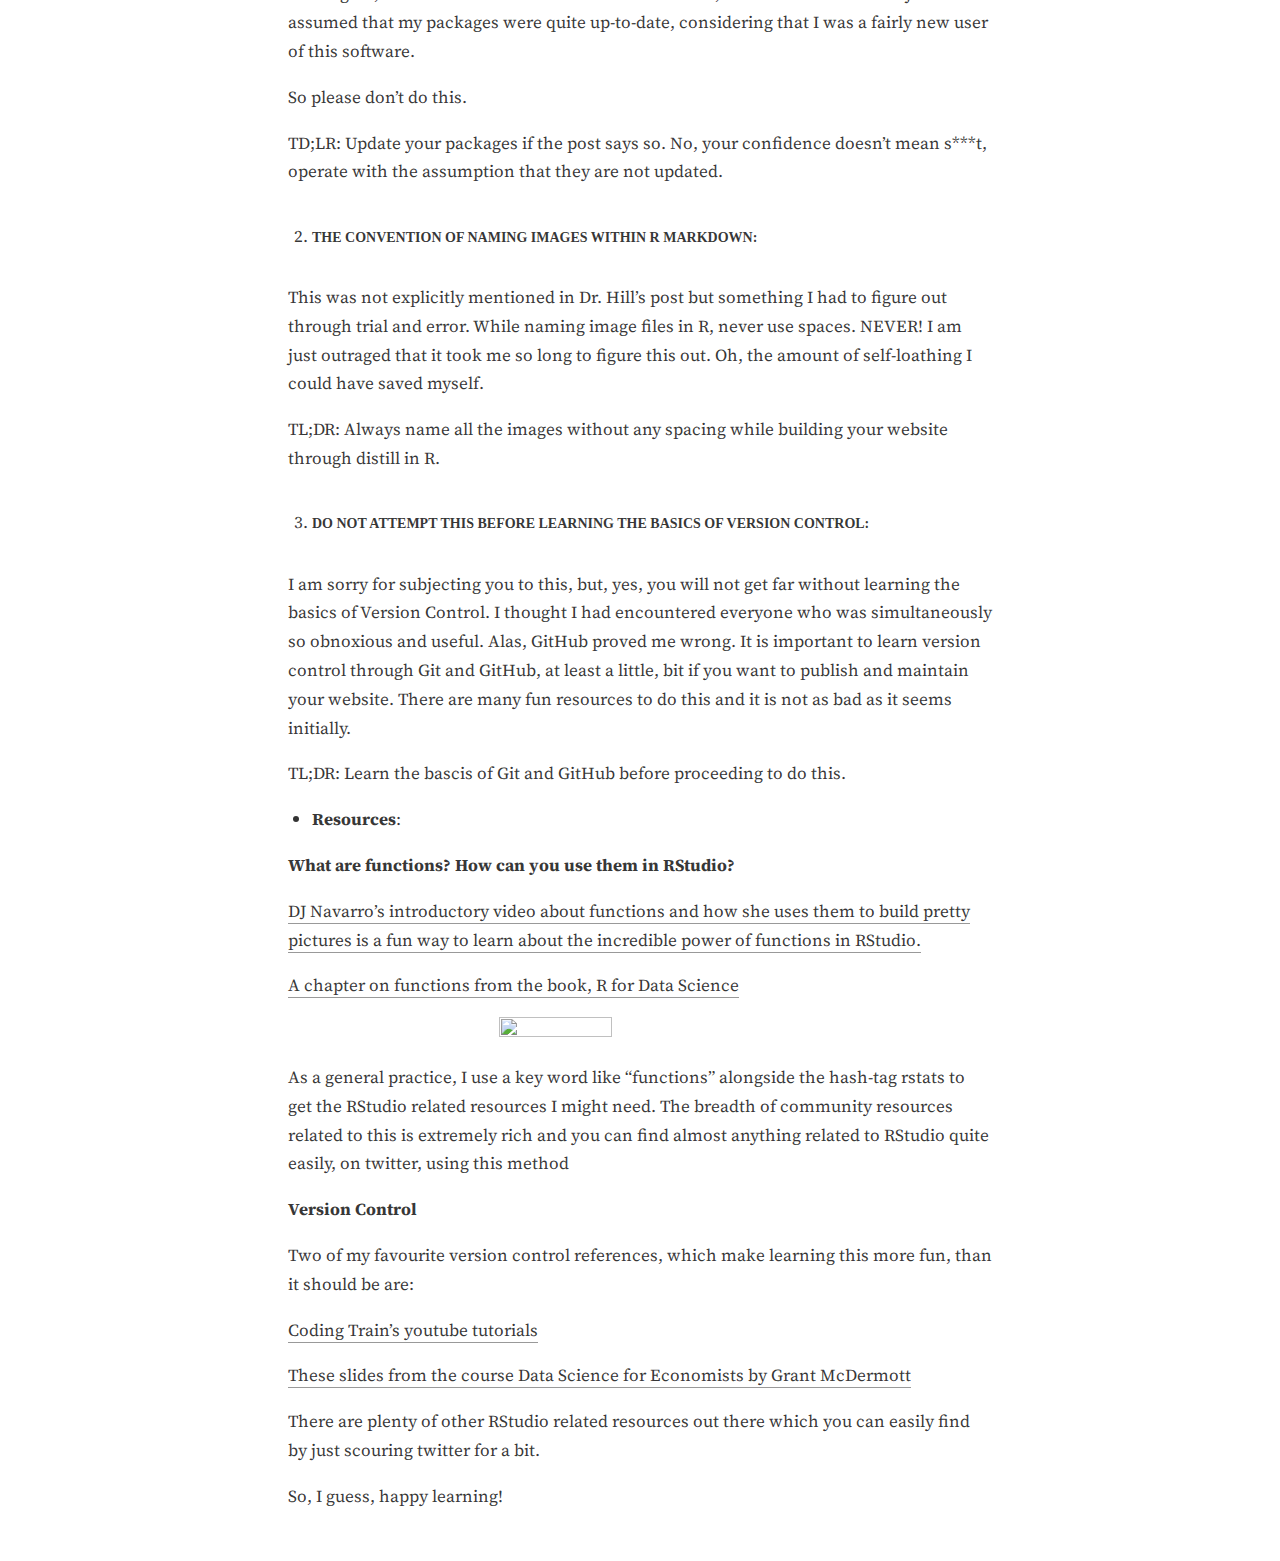
==== commit 58afe145: "changes" ====
--- a/docs/posts/2021-05-15-welcome/index.html
+++ b/docs/posts/2021-05-15-welcome/index.html
@@ -2160,7 +2160,7 @@
 
 /*-- ARTICLE METADATA --*/
 d-byline {
-  --heading-size:    0.6rem;
+  --heading-size:    0.4rem;
   --heading-color:   rgba(0, 0, 0, 0.5);
   --body-size:       1.0rem;
   --body-color:      rgba(0, 0, 0, 0.8);
@@ -2184,10 +2184,10 @@
 /* These properties only apply to Distill sites and blogs  */
 
 .distill-site-header {
-  --title-size:       18px;
+  --title-size:       20px;
   --text-color:       rgb(0 0 0 / 80%);
-  --text-size:        15px;
-  --hover-color:      rgb(0 0 0 / 80%);
+  --text-size:        18px;
+  --hover-color:      #383838;
   --bkgd-color:       #FFE5B4;
 }
 
@@ -2203,6 +2203,7 @@
 
 /*-- Additional custom styles --*/
 /* Add any additional CSS rules below                      */
+
 
 .pull-left {
   float: left;
@@ -2263,7 +2264,17 @@
     width: 300px;
   }
   
-}</style>
+}
+
+
+
+.posts-list .post-preview img {
+  height:50%;
+  display:inline-block;
+  
+}
+
+</style>
 <style type="text/css">
 /* base style */
 
@@ -2430,6 +2441,13 @@
   <script src="../../site_libs/webcomponents-2.0.0/webcomponents.js"></script>
   <script src="../../site_libs/distill-2.2.21/template.v2.js"></script>
   <!--radix_placeholder_site_in_header-->
+<script type="text/javascript" cookie-consent="tracking" async src="https://www.googletagmanager.com/gtag/js?id=G-RFBGCQ4ZJC"></script>
+<script type="text/javascript" cookie-consent="tracking">
+window.dataLayer = window.dataLayer || [];
+function gtag(){dataLayer.push(arguments);}
+gtag('js', new Date());
+gtag('config', 'G-RFBGCQ4ZJC');
+</script>
 <!--/radix_placeholder_site_in_header-->
 
 
